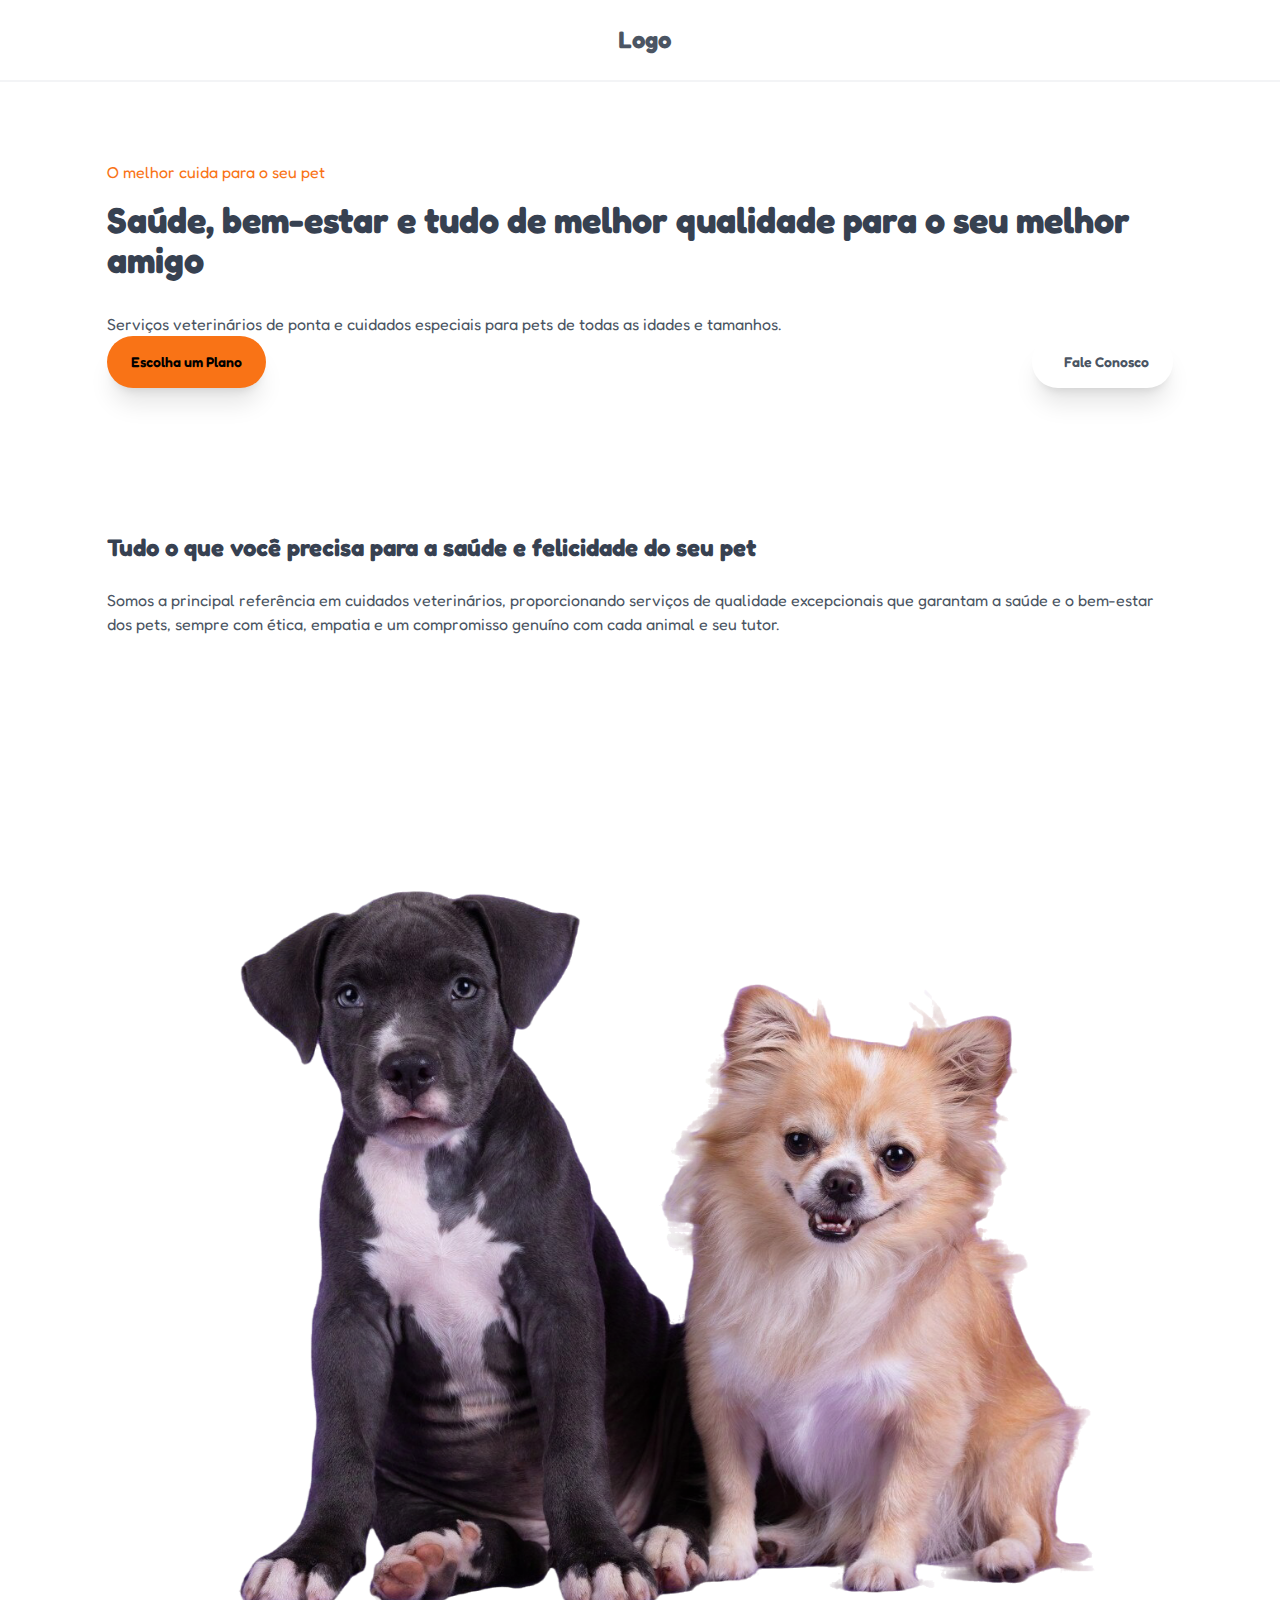
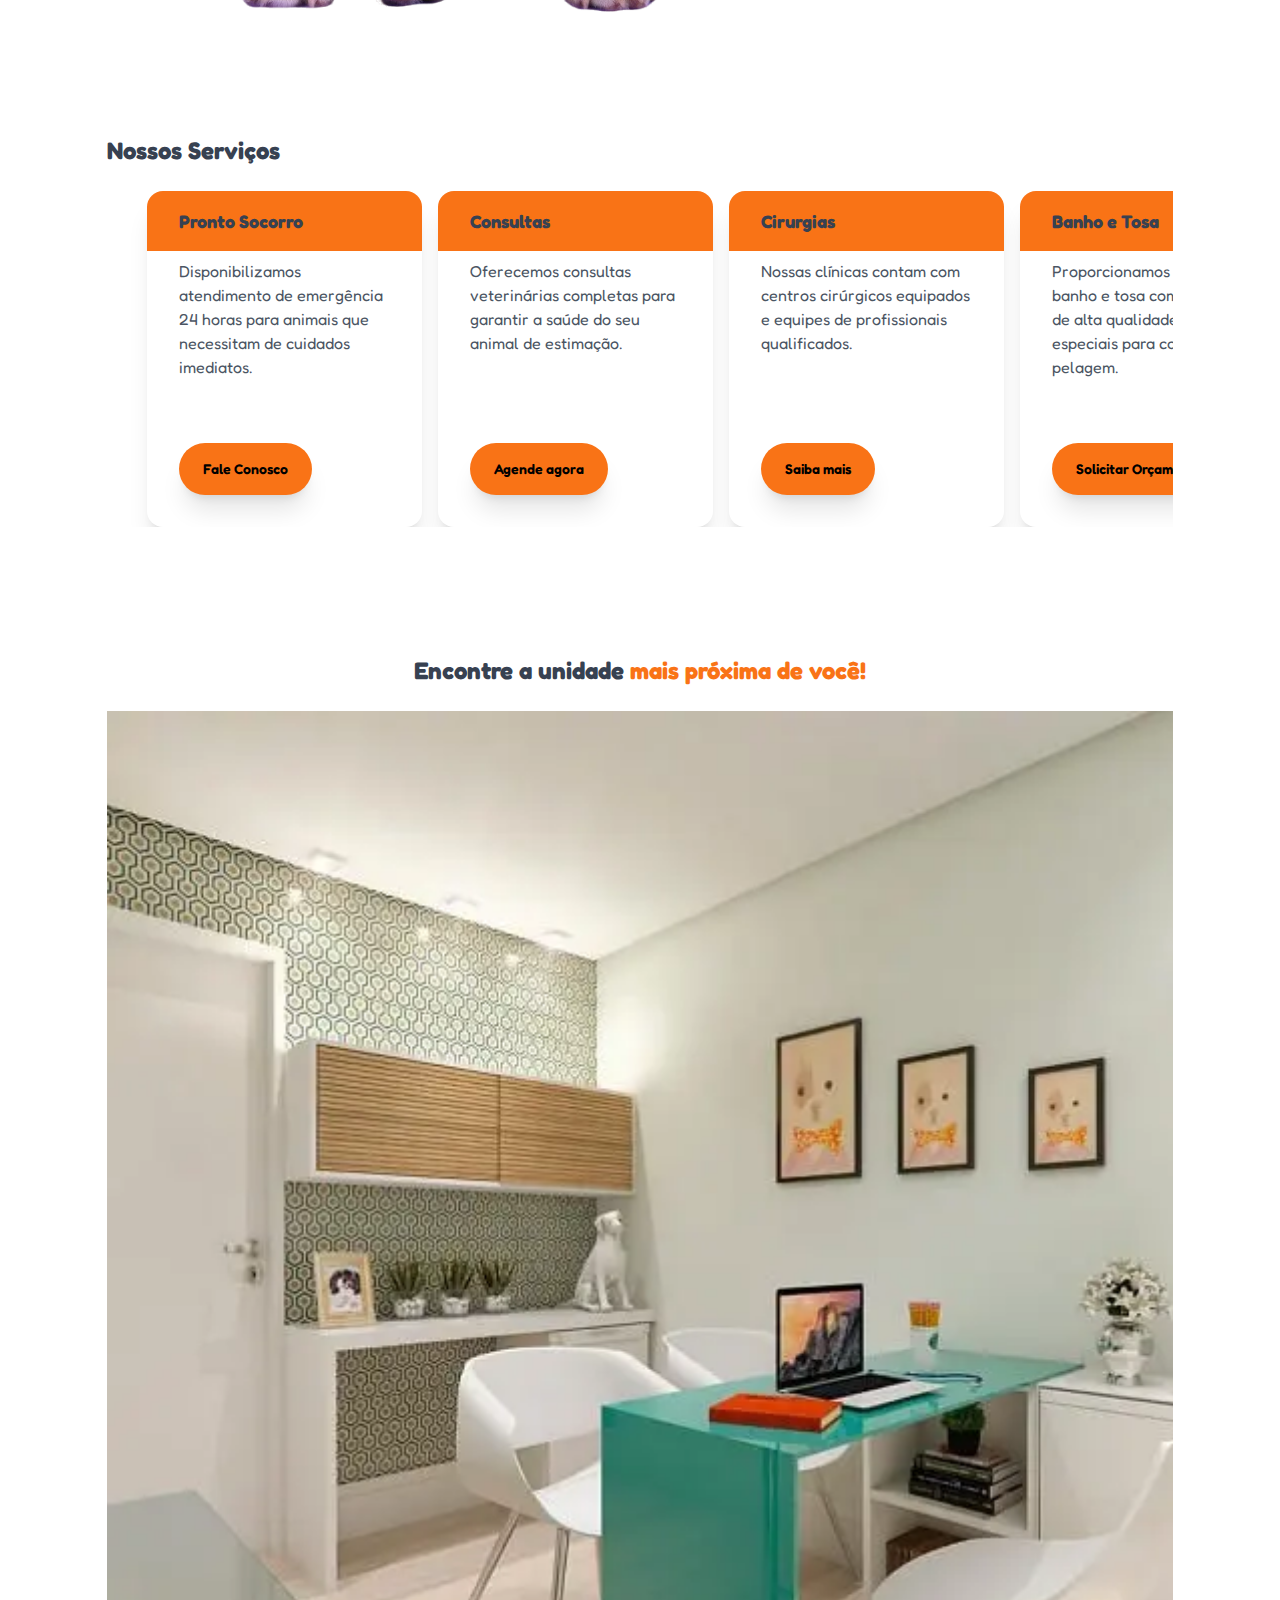
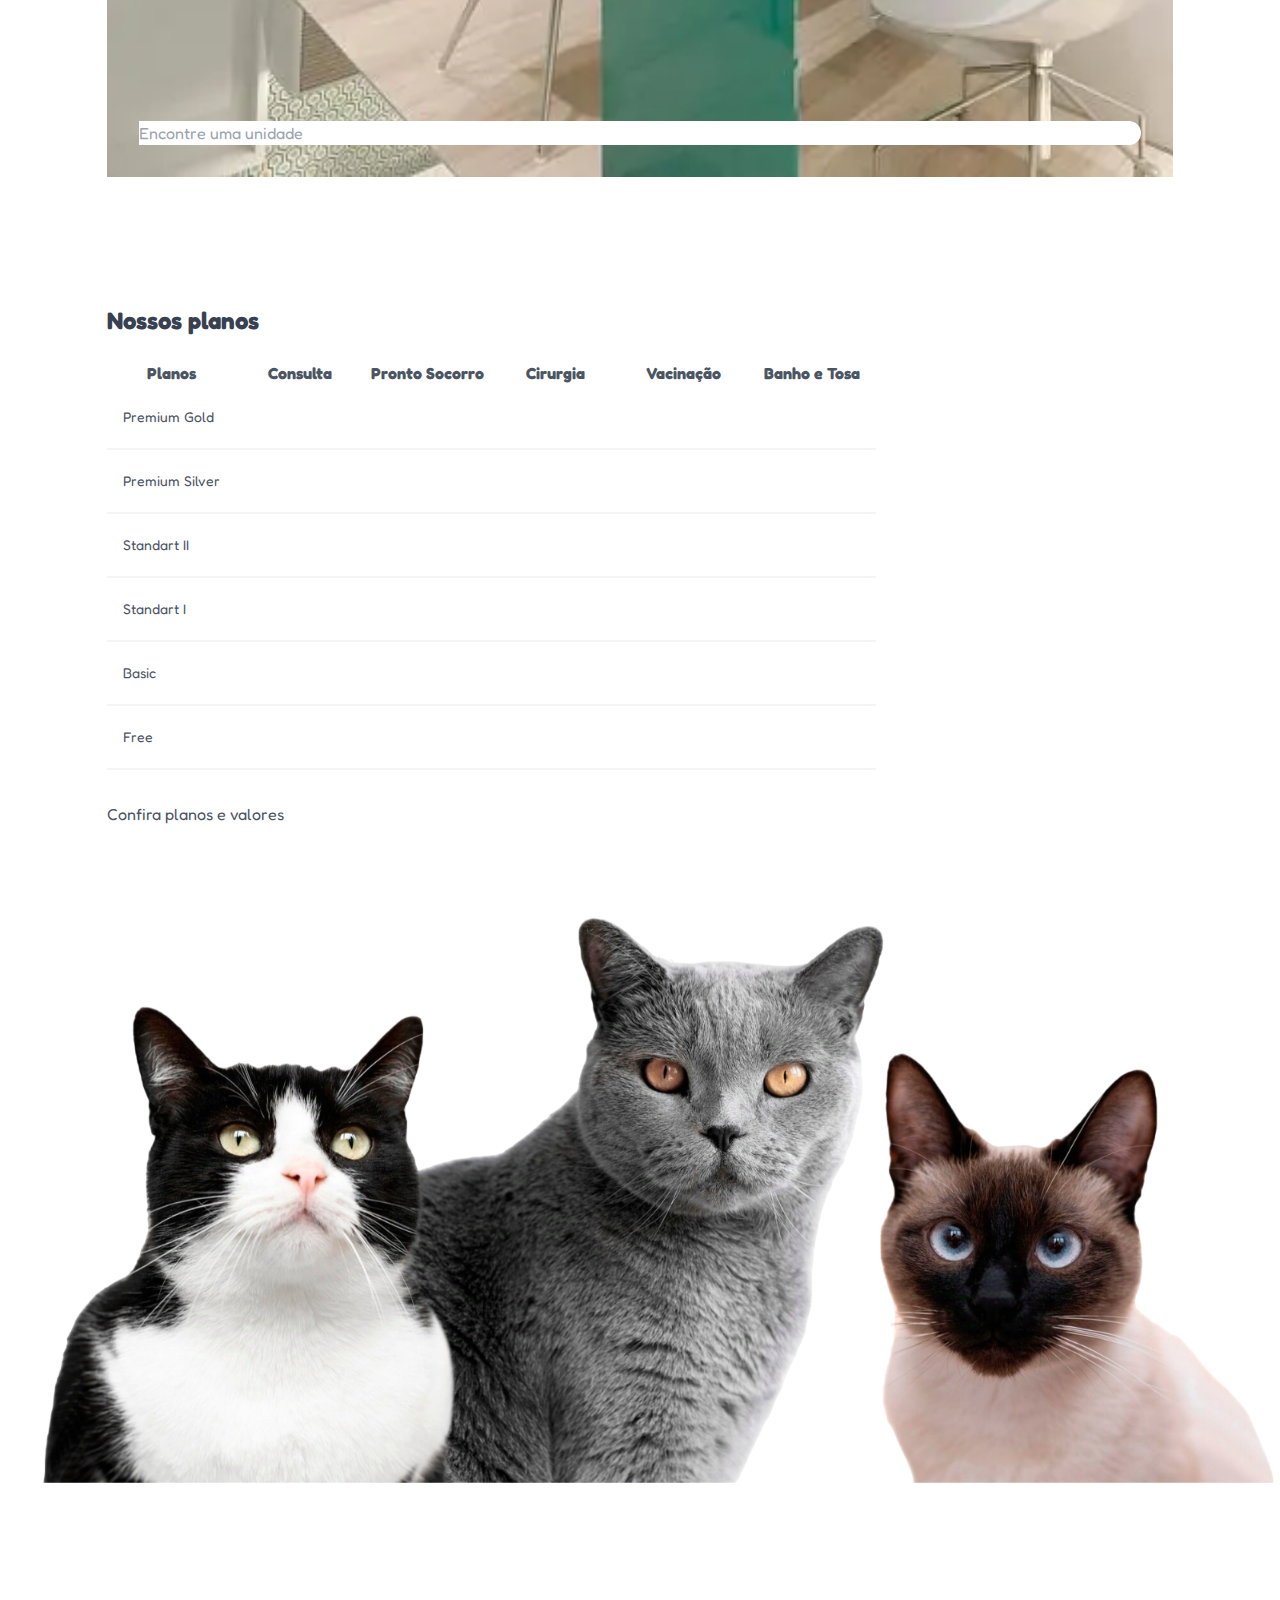
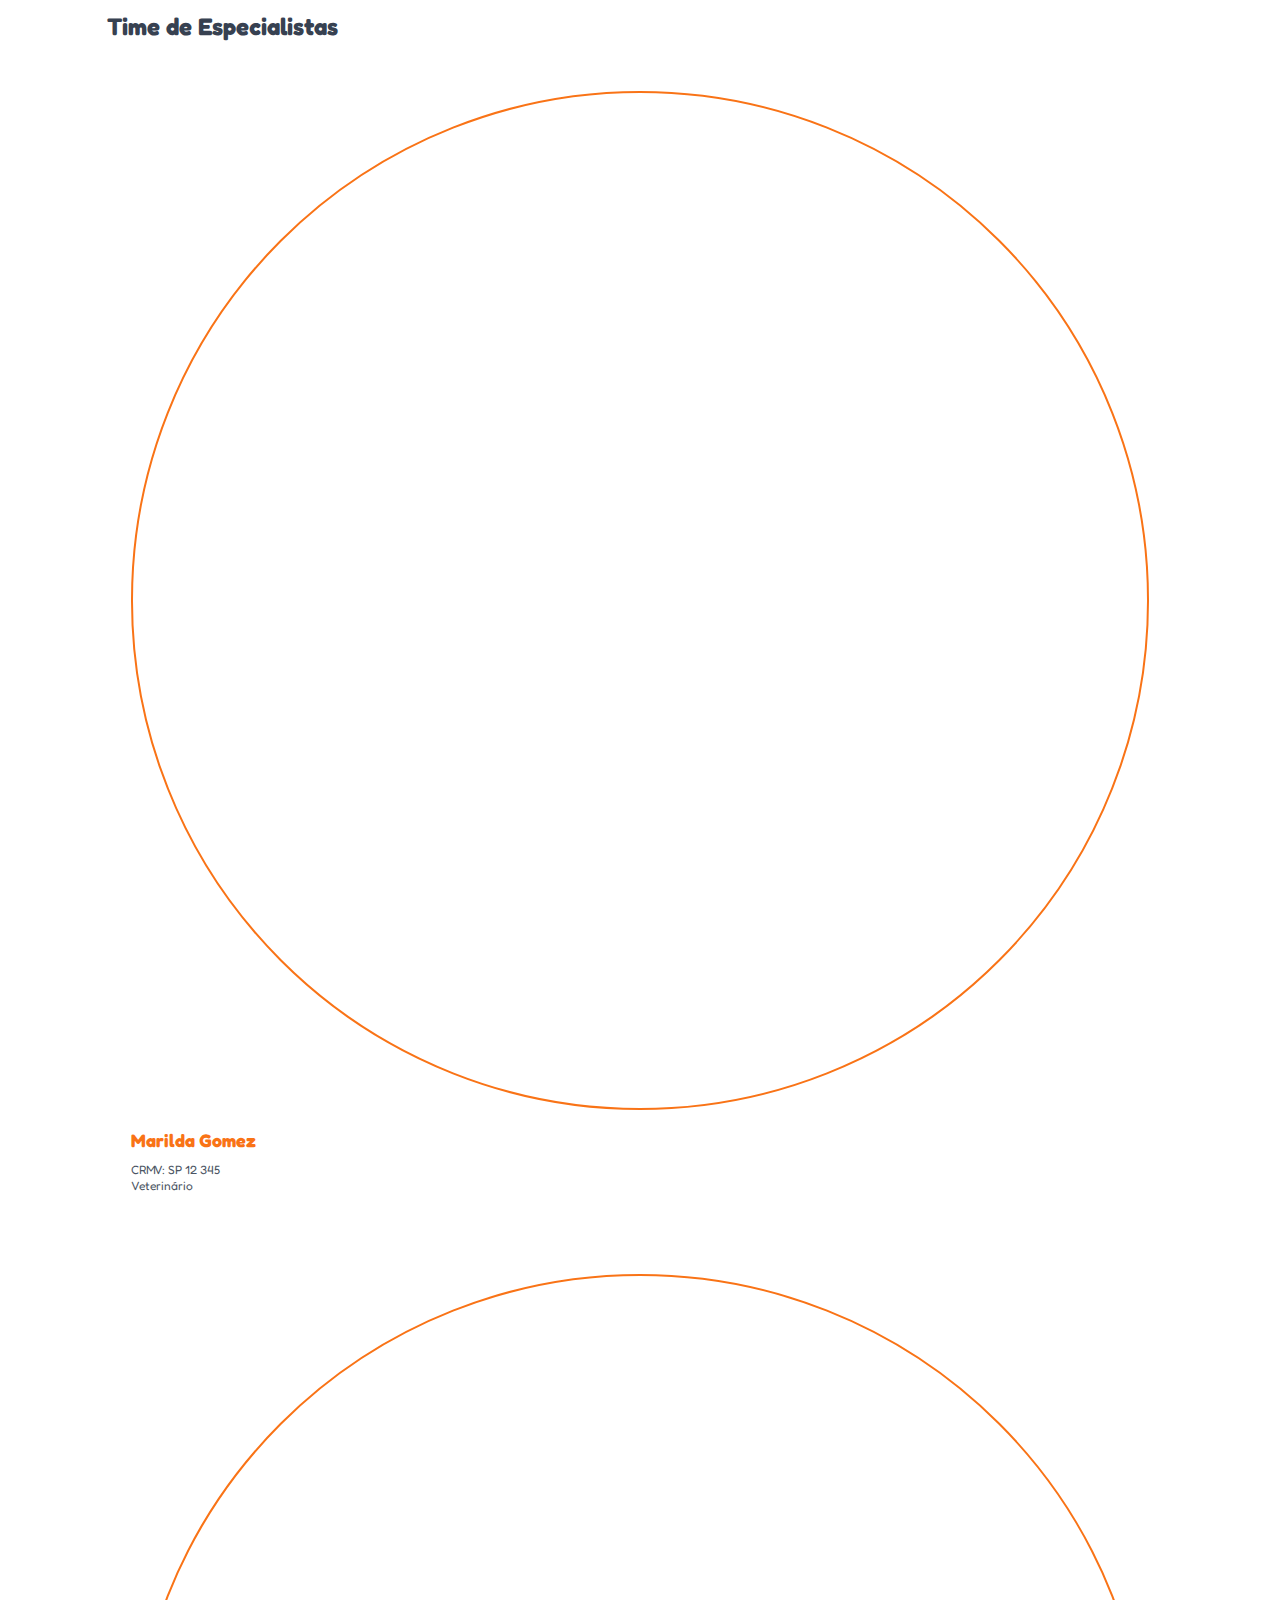
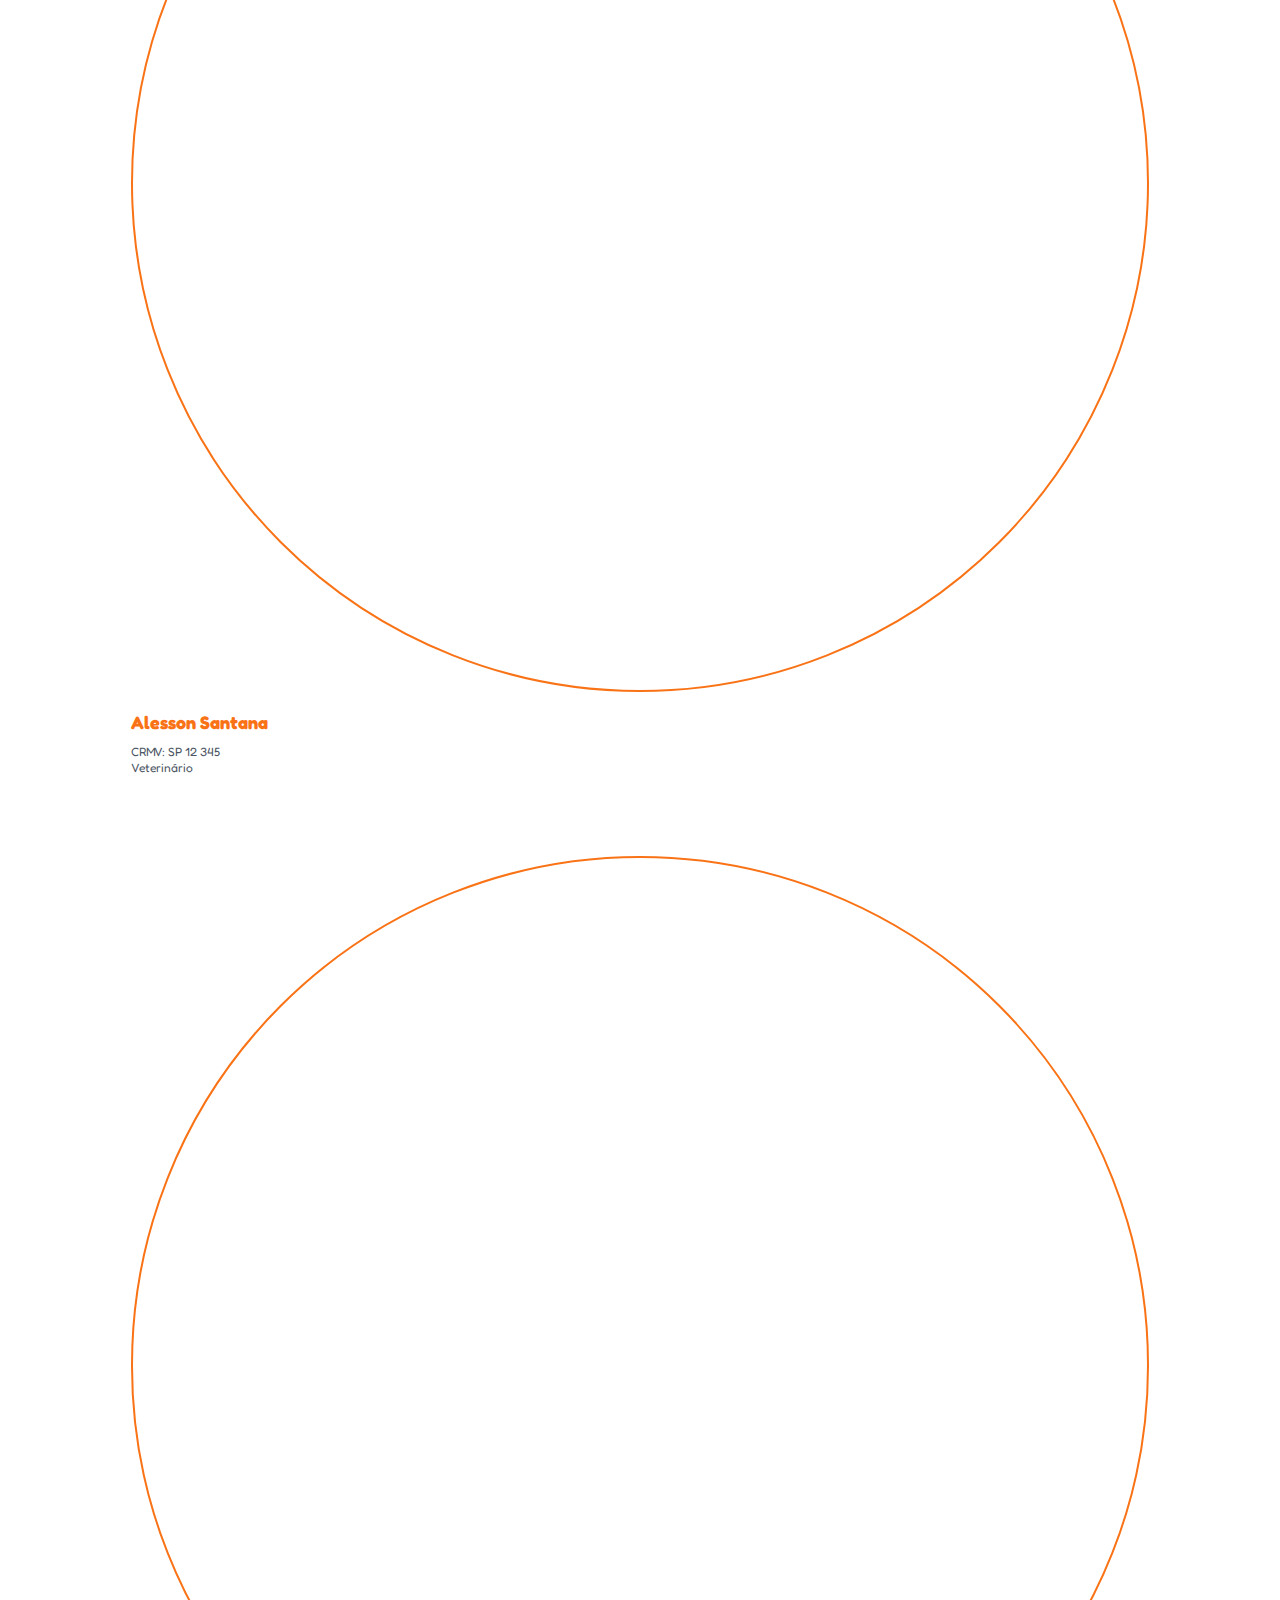
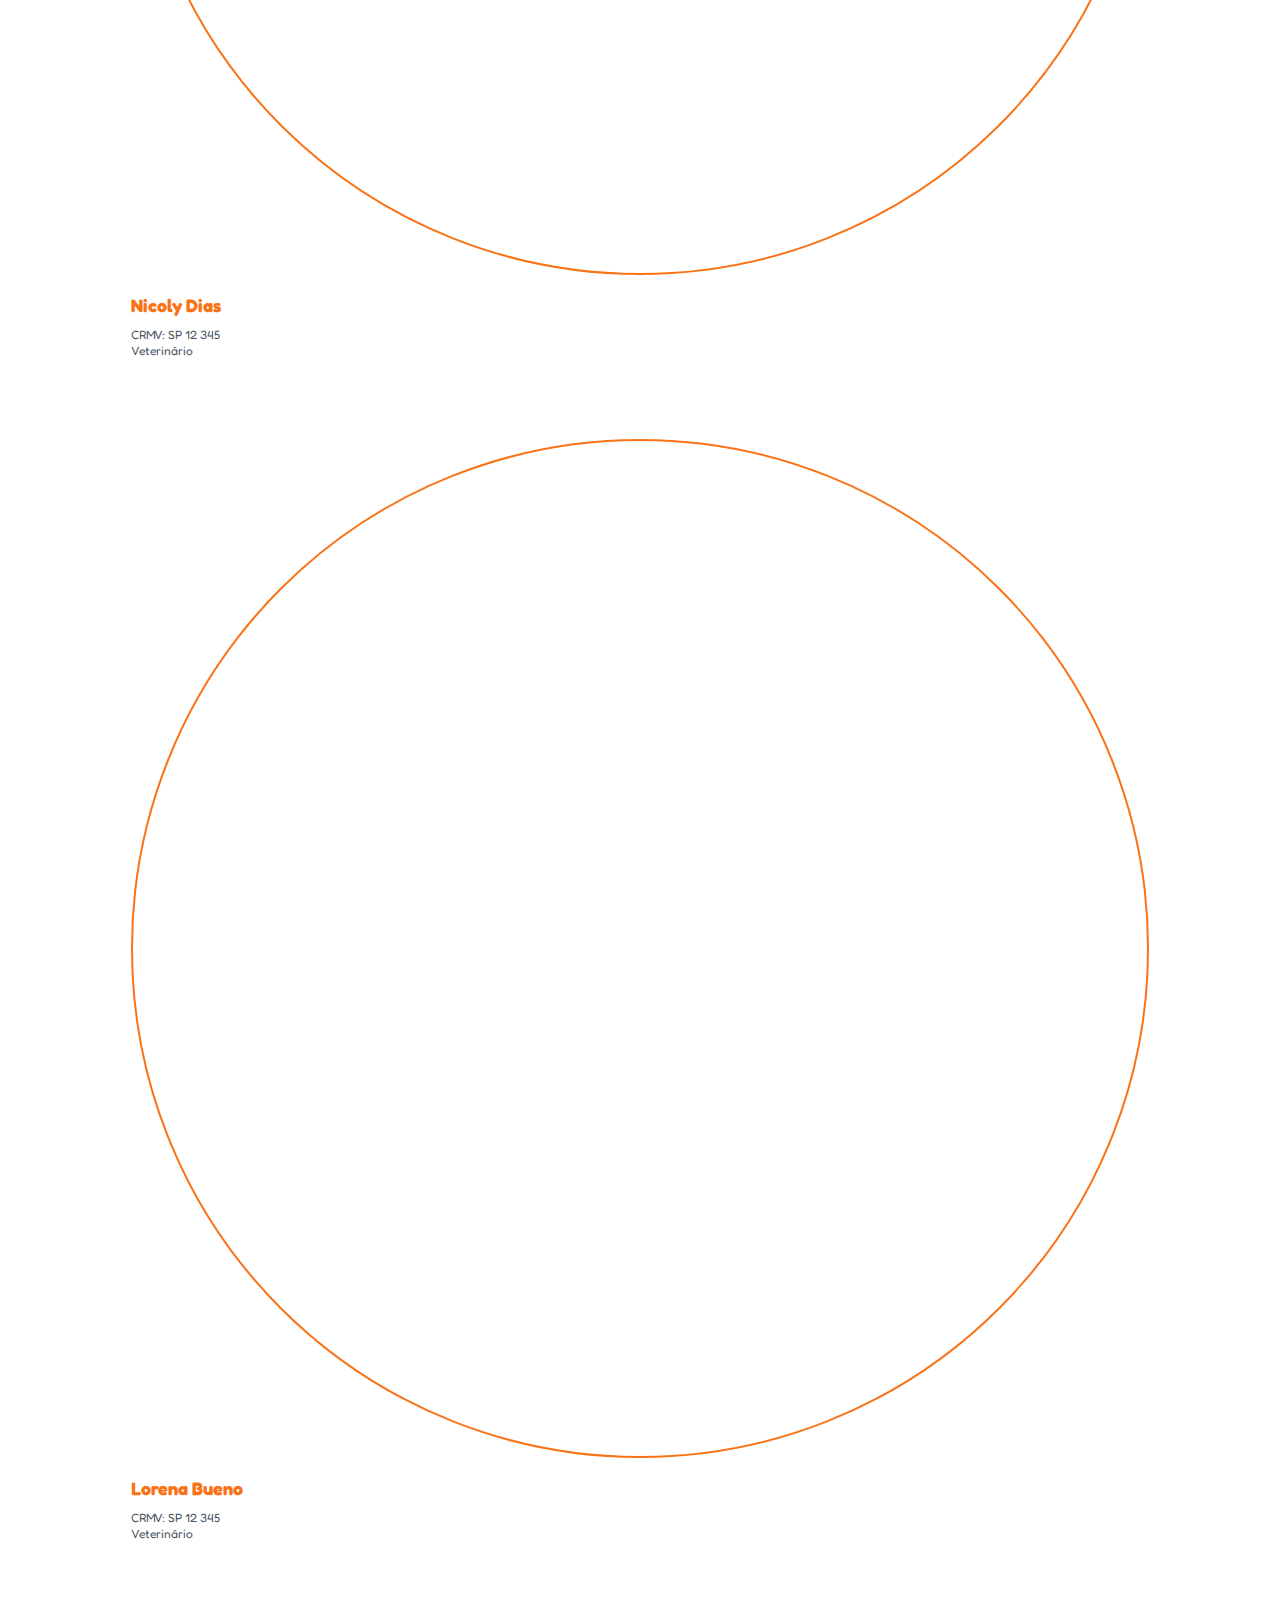
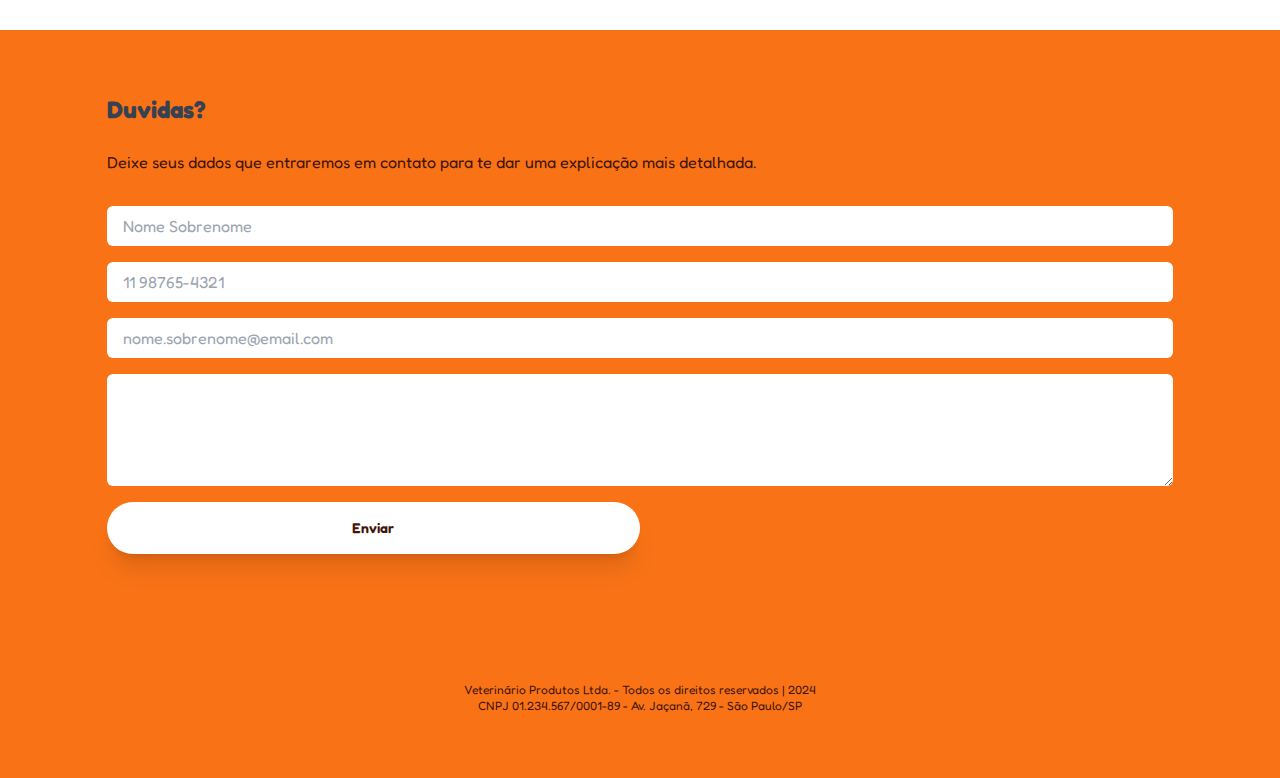
==== index.html @ 2645cc89 "Commit Inicial" ====
<!DOCTYPE html>
<html>
	<head>
		<meta http-equiv="content-type" content="text/html; charset=utf-8" />
		<meta name="viewport" content="width=device-width, initial-scale=1.0">
		<link href="/src/assets/css/output.css" rel="stylesheet">
		<title>Veterinário</title>
	</head>
	<body class="">
		<header id="menuSite" class="w-full m-0 p-0 overflow-hidden h-fit">
			<!-- menu é carrefado aqui -->
		</header>
		<main class="w-full m-0 p-0 overflow-hidden pt-20">
			<section id="banner" class="sessao">
				<div class="conteudo">
					<div class="my-4">
						<h5 class="mb-4 text-orange-500">O melhor cuida para o seu pet</h5>
						<h1 class="text-gray-800">Saúde, bem-estar e tudo de melhor qualidade para o seu melhor amigo</h1>
						<p>Serviços veterinários de ponta e cuidados especiais para pets de todas as idades e tamanhos.</p>
						<div class="flex justify-between w-full my-8">
							<button class="btn primario w-[49%]" type="submit"><a href="/src/pages/planos/">Escolha um Plano</a></button>
							<button class="btn whatsapp w-[49%]" type="submit"><iconify-icon icon="ic:outline-whatsapp" class="text-lg mr-2"></iconify-icon>Fale Conosco</button>
						</div>
					</div>
				</div>
			</section>
			<section id="sobre" class="sessao bg-azul-100">
				<div class="conteudo mb-16">
					<div class="">
						<h2 class="w-5/6">Tudo o que você precisa para a saúde e felicidade do seu pet</h2>
						<p>Somos a principal referência em cuidados veterinários, proporcionando serviços de qualidade excepcionais que garantam a saúde e o bem-estar dos pets, sempre com ética, empatia e um compromisso genuíno com cada animal e seu tutor.</p>
					</div>
					<div class="w-full mt-8">
						<picture class="flex w-full m-auto aspect-square rounded-full">
							<img id="caes-transp" class="w-full" src="./src/assets/img/caes-fundo-transparente.png" alt="" />
						</picture>
					</div>
				</div>
				<div class="conteudo">
					<h2 class="">Nossos Serviços</h2>
					<div id="servicos-slider" class="px-8 pb-12 pt-0 flex w-[130%] -ml-[15%] overflow-x-scroll">
						<div class="box-servico">
							<span class="coluna mb-8">
								<h3 class="py-4 px-8 bg-orange-500">Pronto Socorro</h3>
								<p class="py-0 px-8">Disponibilizamos atendimento de emergência 24 horas para animais que necessitam de cuidados imediatos.</p>
							</span>
							<span class="p-8">
								<button class="btn primario" type="submit">Fale Conosco</button>
							</span>
						</div>
						<div class="box-servico">
							<span class="coluna mb-8">
								<h3 class="py-4 px-8 bg-orange-500">Consultas</h3>
								<p class="py-0 px-8">Oferecemos consultas veterinárias completas para garantir a saúde do seu animal de estimação.</p>
							</span>
							<span class="p-8">
								<button class="btn primario" type="submit">Agende agora</button>
							</span>
						</div>
						<div class="box-servico">
							<span class="coluna mb-8">
								<h3 class="py-4 px-8 bg-orange-500">Cirurgias</h3>
								<p class="py-0 px-8">Nossas clínicas contam com centros cirúrgicos equipados e equipes de profissionais qualificados.</p>
							</span>
							<span class="p-8">
								<button class="btn primario" type="submit">Saiba mais</button>
							</span>
						</div>
						<div class="box-servico">
							<span class="coluna mb-8">
								<h3 class="py-4 px-8 bg-orange-500">Banho e Tosa</h3>
								<p class="py-0 px-8">Proporcionamos serviços de banho e tosa com produtos de alta qualidade e cuidados especiais para cada tipo de pelagem.</p>
							</span>
							<span class="p-8">
								<button class="btn primario" type="submit">Solicitar Orçamento</button>
							</span>
						</div>
						<div class="box-servico">
							<span class="coluna mb-8">
								<h3 class="py-4 px-8 bg-orange-500">Muito mais</h3>
								<p class="py-0 px-8">Confira todos os nossos serviços e planos</p>
							</span>
							<span class="p-8">
								<button class="btn primario" type="submit"><a href="/src/pages/servicos/">Ver todos</a></button>
							</span>
						</div>
					</div>
				</div>
			</section>
			<section id="encontre-unidade" class="sessao">
				<div class="conteudo text-center">
					<h2 class="">Encontre a unidade <strong class="text-orange-500">mais próxima de você!</strong></h2>
				</div>
				<div class="conteudo shadow-2xl p-8 rounded-2xl aspect-square bg-cover" style="background-image: url('/src/assets/img/consultorio-2.jpg')">
					<div class="flex items-end h-full">
						<span class="items-center w-full justify-between bg-white p-2 rounded-xl">
							<input class="p-2 outline-0" type="search" name="unidades" id="unidades" value="" placeholder="Encontre uma unidade" />
							<label for="unidades" class="p-2">
								<iconify-icon icon="lucide:search" class="flex"></iconify-icon>
							</label>
						</span>
					</div>
				</div>
			</section>
			<section class="sessao bg-gray-100">
				<div class="conteudo">
					<h2 class="">Nossos planos</h2>
				</div>
				<div class="conteudo">
					<div class="bg-white w-full flex overflow-hidden rounded-2xl">
						<div class="w-2/5 border-r-2 border-gray-100">
							<table class="w-full" border="0">
								<thead class="">
									<tr>
										<th class="tab-titulo">Planos</th>
									</tr>
								</thead>
								<tbody class="">
									<tr><td class="tab-conteudo">Premium Gold</td></tr>
									<tr><td class="tab-conteudo">Premium Silver</td></tr>
									<tr><td class="tab-conteudo">Standart II</td></tr>
									<tr><td class="tab-conteudo">Standart I</td></tr>
									<tr><td class="tab-conteudo">Basic</td></tr>
									<tr><td class="tab-conteudo">Free</td></tr>
								</tbody>
							</table>
						</div>
						<div class="w-3/5 overflow-x-scroll">
							<table class="w-full" border="0">
								<thead class="">
									<tr>
										<th class="tab-titulo">Consulta</th>
										<th class="tab-titulo">Pronto Socorro</th>
										<th class="tab-titulo">Cirurgia</th>
										<th class="tab-titulo">Vacinação</th>
										<th class="tab-titulo">Banho e Tosa</th>
									</tr>
								</thead>
								<tbody id="corpo-tabela">
									<!-- -->
								</tbody>
							</table>
						</div>
					</div>
					<a class="mt-8" href="/src/pages/planos/">Confira planos e valores</a>
				</div>
				<picture class="flex -mb-16 mt-16">
					<img class="" src="/src/assets/img/gatos-fundo-transparente.png" alt="" />
				</picture>
			</section>
			<section class="sessao">
				<div class="conteudo">
					<div class="">
						<h2 class="">Time de Especialistas</h2>
						<span class="grid grid-cols-3 gap-4 shadow-lg p-6 rounded-2xl mb-8 bg-gray-100">
							<picture class="flex rounded-full bg-gray-500 w-full aspect-square overflow-hidden border-2 border-orange-500">
								<img class="object-cover" src="/src/assets/img/vet-01.jpg" alt="" />
							</picture>
							<div class="col-span-2">
								<h3 class="text-orange-500">Marilda Gomez</h3>
								<p class="text-xs font-semibold">CRMV: SP 12 345</p>
								<p class="text-xs">Veterinário</p>
							</div>
						</span>
						<span class="grid grid-cols-3 gap-4 shadow-lg p-6 rounded-2xl mb-8 bg-gray-100">
							<picture class="flex rounded-full bg-gray-500 w-full aspect-square overflow-hidden border-2 border-orange-500">
								<img class="object-cover" src="/src/assets/img/vet-02.jpg" alt="" />
							</picture>
							<div class="col-span-2">
								<h3 class="text-orange-500">Alesson Santana</h3>
								<p class="text-xs font-semibold">CRMV: SP 12 345</p>
								<p class="text-xs">Veterinário</p>
							</div>
						</span>
						<span class="grid grid-cols-3 gap-4 shadow-lg p-6 rounded-2xl mb-8 bg-gray-100">
							<picture class="flex rounded-full bg-gray-500 w-full aspect-square overflow-hidden border-2 border-orange-500">
								<img class="object-cover" src="/src/assets/img/vet-03.jpg" alt="" />
							</picture>
							<div class="col-span-2">
								<h3 class="text-orange-500">Nicoly Dias</h3>
								<p class="text-xs font-semibold">CRMV: SP 12 345</p>
								<p class="text-xs">Veterinário</p>
							</div>
						</span>
						<span class="grid grid-cols-3 gap-4 shadow-lg p-6 rounded-2xl bg-gray-100">
							<picture class="flex rounded-full bg-gray-500 w-full aspect-square overflow-hidden border-2 border-orange-500">
								<img class="object-cover" src="/src/assets/img/vet-04.jpg" alt="" />
							</picture>
							<div class="col-span-2">
								<h3 class="text-orange-500">Lorena Bueno</h3>
								<p class="text-xs font-semibold">CRMV: SP 12 345</p>
								<p class="text-xs">Veterinário</p>
							</div>
						</span>
					</div>
				</div>
			</section>
			<section class="sessao bg-orange-500">
				<div class="conteudo">
					<div class="text-orange-950">
						<h2 class="">Duvidas?</h2>
						<p class="mb-8">Deixe seus dados que entraremos em contato para te dar uma explicação mais detalhada.</p>
						<form class="grid gap-4" action="" method="get" accept-charset="utf-8">
							<input class="rounded-md py-2 px-4" type="text" name="" id="" value="" placeholder="Nome Sobrenome" />
							<input class="rounded-md py-2 px-4" type="text" name="" id="" value="" placeholder="11 98765-4321" />
							<input class="rounded-md py-2 px-4" type="text" name="" id="" value="" placeholder="nome.sobrenome@email.com" />
							<textarea class="rounded-md py-2 px-4" rows="4" cols="50"></textarea>
							<input class="btn w-3/6 branco" type="submit" name="" id="" value="Enviar" />
						</form>
					</div>
				</div>
			</section>
		</main>
		<footer id="rodapeSite" class="bg-orange-500 text-orange-950">
			<!-- o rodapé do sote é renderizado aqui -->
		</footer>
		<script src="https://code.iconify.design/iconify-icon/2.1.0/iconify-icon.min.js"></script>
		<script src="./src/js/main.js" type="text/javascript" charset="utf-8"></script>
	</body>
</html>
---- src/assets/css/output.css ----
@import url('https://fonts.googleapis.com/css2?family=Fredoka:wght@300..700&display=swap');

@import url('https://fonts.googleapis.com/css2?family=Montserrat:ital,wght@0,100..900;1,100..900&display=swap');

*, ::before, ::after{
  --tw-border-spacing-x: 0;
  --tw-border-spacing-y: 0;
  --tw-translate-x: 0;
  --tw-translate-y: 0;
  --tw-rotate: 0;
  --tw-skew-x: 0;
  --tw-skew-y: 0;
  --tw-scale-x: 1;
  --tw-scale-y: 1;
  --tw-pan-x:  ;
  --tw-pan-y:  ;
  --tw-pinch-zoom:  ;
  --tw-scroll-snap-strictness: proximity;
  --tw-gradient-from-position:  ;
  --tw-gradient-via-position:  ;
  --tw-gradient-to-position:  ;
  --tw-ordinal:  ;
  --tw-slashed-zero:  ;
  --tw-numeric-figure:  ;
  --tw-numeric-spacing:  ;
  --tw-numeric-fraction:  ;
  --tw-ring-inset:  ;
  --tw-ring-offset-width: 0px;
  --tw-ring-offset-color: #fff;
  --tw-ring-color: rgb(59 130 246 / 0.5);
  --tw-ring-offset-shadow: 0 0 #0000;
  --tw-ring-shadow: 0 0 #0000;
  --tw-shadow: 0 0 #0000;
  --tw-shadow-colored: 0 0 #0000;
  --tw-blur:  ;
  --tw-brightness:  ;
  --tw-contrast:  ;
  --tw-grayscale:  ;
  --tw-hue-rotate:  ;
  --tw-invert:  ;
  --tw-saturate:  ;
  --tw-sepia:  ;
  --tw-drop-shadow:  ;
  --tw-backdrop-blur:  ;
  --tw-backdrop-brightness:  ;
  --tw-backdrop-contrast:  ;
  --tw-backdrop-grayscale:  ;
  --tw-backdrop-hue-rotate:  ;
  --tw-backdrop-invert:  ;
  --tw-backdrop-opacity:  ;
  --tw-backdrop-saturate:  ;
  --tw-backdrop-sepia:  ;
  --tw-contain-size:  ;
  --tw-contain-layout:  ;
  --tw-contain-paint:  ;
  --tw-contain-style:  ;
}

::backdrop{
  --tw-border-spacing-x: 0;
  --tw-border-spacing-y: 0;
  --tw-translate-x: 0;
  --tw-translate-y: 0;
  --tw-rotate: 0;
  --tw-skew-x: 0;
  --tw-skew-y: 0;
  --tw-scale-x: 1;
  --tw-scale-y: 1;
  --tw-pan-x:  ;
  --tw-pan-y:  ;
  --tw-pinch-zoom:  ;
  --tw-scroll-snap-strictness: proximity;
  --tw-gradient-from-position:  ;
  --tw-gradient-via-position:  ;
  --tw-gradient-to-position:  ;
  --tw-ordinal:  ;
  --tw-slashed-zero:  ;
  --tw-numeric-figure:  ;
  --tw-numeric-spacing:  ;
  --tw-numeric-fraction:  ;
  --tw-ring-inset:  ;
  --tw-ring-offset-width: 0px;
  --tw-ring-offset-color: #fff;
  --tw-ring-color: rgb(59 130 246 / 0.5);
  --tw-ring-offset-shadow: 0 0 #0000;
  --tw-ring-shadow: 0 0 #0000;
  --tw-shadow: 0 0 #0000;
  --tw-shadow-colored: 0 0 #0000;
  --tw-blur:  ;
  --tw-brightness:  ;
  --tw-contrast:  ;
  --tw-grayscale:  ;
  --tw-hue-rotate:  ;
  --tw-invert:  ;
  --tw-saturate:  ;
  --tw-sepia:  ;
  --tw-drop-shadow:  ;
  --tw-backdrop-blur:  ;
  --tw-backdrop-brightness:  ;
  --tw-backdrop-contrast:  ;
  --tw-backdrop-grayscale:  ;
  --tw-backdrop-hue-rotate:  ;
  --tw-backdrop-invert:  ;
  --tw-backdrop-opacity:  ;
  --tw-backdrop-saturate:  ;
  --tw-backdrop-sepia:  ;
  --tw-contain-size:  ;
  --tw-contain-layout:  ;
  --tw-contain-paint:  ;
  --tw-contain-style:  ;
}

/*
! tailwindcss v3.4.13 | MIT License | https://tailwindcss.com
*/

/*
1. Prevent padding and border from affecting element width. (https://github.com/mozdevs/cssremedy/issues/4)
2. Allow adding a border to an element by just adding a border-width. (https://github.com/tailwindcss/tailwindcss/pull/116)
*/

*,
::before,
::after {
  box-sizing: border-box;
  /* 1 */
  border-width: 0;
  /* 2 */
  border-style: solid;
  /* 2 */
  border-color: #e5e7eb;
  /* 2 */
}

::before,
::after {
  --tw-content: '';
}

/*
1. Use a consistent sensible line-height in all browsers.
2. Prevent adjustments of font size after orientation changes in iOS.
3. Use a more readable tab size.
4. Use the user's configured `sans` font-family by default.
5. Use the user's configured `sans` font-feature-settings by default.
6. Use the user's configured `sans` font-variation-settings by default.
7. Disable tap highlights on iOS
*/

html,
:host {
  line-height: 1.5;
  /* 1 */
  -webkit-text-size-adjust: 100%;
  /* 2 */
  -moz-tab-size: 4;
  /* 3 */
  -o-tab-size: 4;
     tab-size: 4;
  /* 3 */
  font-family: ui-sans-serif, system-ui, sans-serif, "Apple Color Emoji", "Segoe UI Emoji", "Segoe UI Symbol", "Noto Color Emoji";
  /* 4 */
  font-feature-settings: normal;
  /* 5 */
  font-variation-settings: normal;
  /* 6 */
  -webkit-tap-highlight-color: transparent;
  /* 7 */
}

/*
1. Remove the margin in all browsers.
2. Inherit line-height from `html` so users can set them as a class directly on the `html` element.
*/

body {
  margin: 0;
  /* 1 */
  line-height: inherit;
  /* 2 */
}

/*
1. Add the correct height in Firefox.
2. Correct the inheritance of border color in Firefox. (https://bugzilla.mozilla.org/show_bug.cgi?id=190655)
3. Ensure horizontal rules are visible by default.
*/

hr {
  height: 0;
  /* 1 */
  color: inherit;
  /* 2 */
  border-top-width: 1px;
  /* 3 */
}

/*
Add the correct text decoration in Chrome, Edge, and Safari.
*/

abbr:where([title]) {
  -webkit-text-decoration: underline dotted;
          text-decoration: underline dotted;
}

/*
Remove the default font size and weight for headings.
*/

h1,
h2,
h3,
h4,
h5,
h6 {
  font-size: inherit;
  font-weight: inherit;
}

/*
Reset links to optimize for opt-in styling instead of opt-out.
*/

a {
  color: inherit;
  text-decoration: inherit;
}

/*
Add the correct font weight in Edge and Safari.
*/

b,
strong {
  font-weight: bolder;
}

/*
1. Use the user's configured `mono` font-family by default.
2. Use the user's configured `mono` font-feature-settings by default.
3. Use the user's configured `mono` font-variation-settings by default.
4. Correct the odd `em` font sizing in all browsers.
*/

code,
kbd,
samp,
pre {
  font-family: ui-monospace, SFMono-Regular, Menlo, Monaco, Consolas, "Liberation Mono", "Courier New", monospace;
  /* 1 */
  font-feature-settings: normal;
  /* 2 */
  font-variation-settings: normal;
  /* 3 */
  font-size: 1em;
  /* 4 */
}

/*
Add the correct font size in all browsers.
*/

small {
  font-size: 80%;
}

/*
Prevent `sub` and `sup` elements from affecting the line height in all browsers.
*/

sub,
sup {
  font-size: 75%;
  line-height: 0;
  position: relative;
  vertical-align: baseline;
}

sub {
  bottom: -0.25em;
}

sup {
  top: -0.5em;
}

/*
1. Remove text indentation from table contents in Chrome and Safari. (https://bugs.chromium.org/p/chromium/issues/detail?id=999088, https://bugs.webkit.org/show_bug.cgi?id=201297)
2. Correct table border color inheritance in all Chrome and Safari. (https://bugs.chromium.org/p/chromium/issues/detail?id=935729, https://bugs.webkit.org/show_bug.cgi?id=195016)
3. Remove gaps between table borders by default.
*/

table {
  text-indent: 0;
  /* 1 */
  border-color: inherit;
  /* 2 */
  border-collapse: collapse;
  /* 3 */
}

/*
1. Change the font styles in all browsers.
2. Remove the margin in Firefox and Safari.
3. Remove default padding in all browsers.
*/

button,
input,
optgroup,
select,
textarea {
  font-family: inherit;
  /* 1 */
  font-feature-settings: inherit;
  /* 1 */
  font-variation-settings: inherit;
  /* 1 */
  font-size: 100%;
  /* 1 */
  font-weight: inherit;
  /* 1 */
  line-height: inherit;
  /* 1 */
  letter-spacing: inherit;
  /* 1 */
  color: inherit;
  /* 1 */
  margin: 0;
  /* 2 */
  padding: 0;
  /* 3 */
}

/*
Remove the inheritance of text transform in Edge and Firefox.
*/

button,
select {
  text-transform: none;
}

/*
1. Correct the inability to style clickable types in iOS and Safari.
2. Remove default button styles.
*/

button,
input:where([type='button']),
input:where([type='reset']),
input:where([type='submit']) {
  -webkit-appearance: button;
  /* 1 */
  background-color: transparent;
  /* 2 */
  background-image: none;
  /* 2 */
}

/*
Use the modern Firefox focus style for all focusable elements.
*/

:-moz-focusring {
  outline: auto;
}

/*
Remove the additional `:invalid` styles in Firefox. (https://github.com/mozilla/gecko-dev/blob/2f9eacd9d3d995c937b4251a5557d95d494c9be1/layout/style/res/forms.css#L728-L737)
*/

:-moz-ui-invalid {
  box-shadow: none;
}

/*
Add the correct vertical alignment in Chrome and Firefox.
*/

progress {
  vertical-align: baseline;
}

/*
Correct the cursor style of increment and decrement buttons in Safari.
*/

::-webkit-inner-spin-button,
::-webkit-outer-spin-button {
  height: auto;
}

/*
1. Correct the odd appearance in Chrome and Safari.
2. Correct the outline style in Safari.
*/

[type='search'] {
  -webkit-appearance: textfield;
  /* 1 */
  outline-offset: -2px;
  /* 2 */
}

/*
Remove the inner padding in Chrome and Safari on macOS.
*/

::-webkit-search-decoration {
  -webkit-appearance: none;
}

/*
1. Correct the inability to style clickable types in iOS and Safari.
2. Change font properties to `inherit` in Safari.
*/

::-webkit-file-upload-button {
  -webkit-appearance: button;
  /* 1 */
  font: inherit;
  /* 2 */
}

/*
Add the correct display in Chrome and Safari.
*/

summary {
  display: list-item;
}

/*
Removes the default spacing and border for appropriate elements.
*/

blockquote,
dl,
dd,
h1,
h2,
h3,
h4,
h5,
h6,
hr,
figure,
p,
pre {
  margin: 0;
}

fieldset {
  margin: 0;
  padding: 0;
}

legend {
  padding: 0;
}

ol,
ul,
menu {
  list-style: none;
  margin: 0;
  padding: 0;
}

/*
Reset default styling for dialogs.
*/

dialog {
  padding: 0;
}

/*
Prevent resizing textareas horizontally by default.
*/

textarea {
  resize: vertical;
}

/*
1. Reset the default placeholder opacity in Firefox. (https://github.com/tailwindlabs/tailwindcss/issues/3300)
2. Set the default placeholder color to the user's configured gray 400 color.
*/

input::-moz-placeholder, textarea::-moz-placeholder {
  opacity: 1;
  /* 1 */
  color: #9ca3af;
  /* 2 */
}

input::placeholder,
textarea::placeholder {
  opacity: 1;
  /* 1 */
  color: #9ca3af;
  /* 2 */
}

/*
Set the default cursor for buttons.
*/

button,
[role="button"] {
  cursor: pointer;
}

/*
Make sure disabled buttons don't get the pointer cursor.
*/

:disabled {
  cursor: default;
}

/*
1. Make replaced elements `display: block` by default. (https://github.com/mozdevs/cssremedy/issues/14)
2. Add `vertical-align: middle` to align replaced elements more sensibly by default. (https://github.com/jensimmons/cssremedy/issues/14#issuecomment-634934210)
   This can trigger a poorly considered lint error in some tools but is included by design.
*/

img,
svg,
video,
canvas,
audio,
iframe,
embed,
object {
  display: block;
  /* 1 */
  vertical-align: middle;
  /* 2 */
}

/*
Constrain images and videos to the parent width and preserve their intrinsic aspect ratio. (https://github.com/mozdevs/cssremedy/issues/14)
*/

img,
video {
  max-width: 100%;
  height: auto;
}

/* Make elements with the HTML hidden attribute stay hidden by default */

[hidden] {
  display: none;
}

*{
  margin: 0px;
  box-sizing: border-box;
  scroll-behavior: smooth;
  padding: 0px;
}

body{
  font-family: Fredoka, sans-serif;
  font-size: 1rem;
  line-height: 1.5rem;
  --tw-text-opacity: 1;
  color: rgb(75 85 99 / var(--tw-text-opacity));
}

main{
  margin: 0px;
  min-height: 100dvh;
  width: 100%;
  overflow: hidden;
  padding: 0px;
  padding-top: 5rem;
}

h1, h2, h3{
  font-weight: 800;
  --tw-text-opacity: 1;
  color: rgb(55 65 81 / var(--tw-text-opacity));
}

h1{
  margin-bottom: 2rem;
  font-size: 2.25rem;
  line-height: 2.5rem;
}

h2{
  margin-bottom: 1.5rem;
  font-size: 1.5rem;
  line-height: 2rem;
}

h3{
  margin-bottom: 0.5rem;
  font-size: 1.125rem;
  line-height: 1.75rem;
}

h6{
  font-size: 0.75rem;
  line-height: 1rem;
}

span{
  display: flex;
}

li{
  display: flex;
  align-items: center;
}

a{
  display: flex;
}

.container{
  width: 100%;
}

@media (min-width: 640px){
  .container{
    max-width: 640px;
  }
}

@media (min-width: 768px){
  .container{
    max-width: 768px;
  }
}

@media (min-width: 1024px){
  .container{
    max-width: 1024px;
  }
}

@media (min-width: 1280px){
  .container{
    max-width: 1280px;
  }
}

@media (min-width: 1536px){
  .container{
    max-width: 1536px;
  }
}

.sessao{
  display: flex;
  width: 100%;
  flex-direction: column;
  padding-top: 4rem;
  padding-bottom: 4rem;
}

.conteudo{
  margin-left: auto;
  margin-right: auto;
  display: grid;
  width: 83.333333%;
}

.coluna{
  display: flex;
  flex-direction: column;
}

.oculto{
  pointer-events: none;
  opacity: 0;
}

.btn{
  display: flex;
  align-items: center;
  justify-content: center;
  border-radius: 9999px;
  padding-top: 1rem;
  padding-bottom: 1rem;
  padding-left: 1.5rem;
  padding-right: 1.5rem;
  text-align: center;
  font-size: 0.875rem;
  line-height: 1.25rem;
  font-weight: 600;
  --tw-shadow: 0 20px 25px -5px rgb(0 0 0 / 0.1), 0 8px 10px -6px rgb(0 0 0 / 0.1);
  --tw-shadow-colored: 0 20px 25px -5px var(--tw-shadow-color), 0 8px 10px -6px var(--tw-shadow-color);
  box-shadow: var(--tw-ring-offset-shadow, 0 0 #0000), var(--tw-ring-shadow, 0 0 #0000), var(--tw-shadow);
}

.primario{
  --tw-bg-opacity: 1;
  background-color: rgb(249 115 22 / var(--tw-bg-opacity));
  --tw-text-opacity: 1;
  color: rgb(0 0 0 / var(--tw-text-opacity));
}

.primario:hover{
  --tw-bg-opacity: 1;
  background-color: rgb(234 88 12 / var(--tw-bg-opacity));
}

.secundario{
  --tw-bg-opacity: 1;
  background-color: rgb(13 171 219 / var(--tw-bg-opacity));
  --tw-text-opacity: 1;
  color: rgb(255 255 255 / var(--tw-text-opacity));
}

.secundario:hover{
  --tw-bg-opacity: 1;
  background-color: rgb(9 133 188 / var(--tw-bg-opacity));
}

.branco{
  --tw-bg-opacity: 1;
  background-color: rgb(255 255 255 / var(--tw-bg-opacity));
  --tw-text-opacity: 1;
  color: rgb(67 20 7 / var(--tw-text-opacity));
}

.branco:hover{
  --tw-bg-opacity: 1;
  background-color: rgb(229 231 235 / var(--tw-bg-opacity));
}

.box-servico{
  display: flex;
  flex-direction: column;
  margin-left: 0.5rem;
  margin-right: 0.5rem;
  min-width: 275px;
  justify-content: space-between;
  overflow: hidden;
  border-radius: 1rem;
  --tw-bg-opacity: 1;
  background-color: rgb(255 255 255 / var(--tw-bg-opacity));
  --tw-shadow: 0 20px 25px -5px rgb(0 0 0 / 0.1), 0 8px 10px -6px rgb(0 0 0 / 0.1);
  --tw-shadow-colored: 0 20px 25px -5px var(--tw-shadow-color), 0 8px 10px -6px var(--tw-shadow-color);
  box-shadow: var(--tw-ring-offset-shadow, 0 0 #0000), var(--tw-ring-shadow, 0 0 #0000), var(--tw-shadow);
}

.tab-conteudo{
  height: 4rem;
  min-width: 8rem;
  border-bottom-width: 2px;
  --tw-border-opacity: 1;
  border-color: rgb(243 244 246 / var(--tw-border-opacity));
  padding: 1rem;
  font-size: 0.875rem;
  line-height: 1.25rem;
}

.campo-input{
  border-radius: 0.25rem;
  border-width: 2px;
  --tw-border-opacity: 1;
  border-color: rgb(209 213 219 / var(--tw-border-opacity));
  padding: 0.5rem;
  outline: 2px solid transparent;
  outline-offset: 2px;
}

.label-input{
  position: absolute;
  left: 1rem;
  top: -0.5rem;
  display: flex;
  height: 1rem;
  width: -moz-fit-content;
  width: fit-content;
  align-items: center;
  border-radius: 9999px;
  --tw-bg-opacity: 1;
  background-color: rgb(255 255 255 / var(--tw-bg-opacity));
  padding-top: 0px;
  padding-bottom: 0px;
  padding-left: 0.25rem;
  padding-right: 0.25rem;
  font-size: 0.75rem;
  line-height: 1rem;
  transition-property: all;
  transition-timing-function: cubic-bezier(0.4, 0, 0.2, 1);
  transition-duration: 100ms;
  transition-timing-function: cubic-bezier(0, 0, 0.2, 1);
}

.label-out{
  left: 0px;
  top: -1.25rem;
  background-image: none;
  padding-left: 0px;
  padding-right: 0px;
}

.invisible{
  visibility: hidden;
}

.fixed{
  position: fixed;
}

.absolute{
  position: absolute;
}

.relative{
  position: relative;
}

.-top-32{
  top: -8rem;
}

.left-0{
  left: 0px;
}

.top-0{
  top: 0px;
}

.z-20{
  z-index: 20;
}

.z-30{
  z-index: 30;
}

.z-50{
  z-index: 50;
}

.m-0{
  margin: 0px;
}

.m-auto{
  margin: auto;
}

.mx-auto{
  margin-left: auto;
  margin-right: auto;
}

.my-4{
  margin-top: 1rem;
  margin-bottom: 1rem;
}

.my-auto{
  margin-top: auto;
  margin-bottom: auto;
}

.-mb-32{
  margin-bottom: -8rem;
}

.-ml-\[10\%\]{
  margin-left: -10%;
}

.mb-3{
  margin-bottom: 0.75rem;
}

.mb-4{
  margin-bottom: 1rem;
}

.mb-8{
  margin-bottom: 2rem;
}

.mr-2{
  margin-right: 0.5rem;
}

.mr-4{
  margin-right: 1rem;
}

.mt-10{
  margin-top: 2.5rem;
}

.mt-16{
  margin-top: 4rem;
}

.mt-2{
  margin-top: 0.5rem;
}

.mt-4{
  margin-top: 1rem;
}

.mt-8{
  margin-top: 2rem;
}

.ml-1{
  margin-left: 0.25rem;
}

.mt-0{
  margin-top: 0px;
}

.block{
  display: block;
}

.flex{
  display: flex;
}

.grid{
  display: grid;
}

.hidden{
  display: none;
}

.aspect-square{
  aspect-ratio: 1 / 1;
}

.h-0{
  height: 0px;
}

.h-12{
  height: 3rem;
}

.h-96{
  height: 24rem;
}

.h-dvh{
  height: 100dvh;
}

.h-fit{
  height: -moz-fit-content;
  height: fit-content;
}

.h-full{
  height: 100%;
}

.w-3\/6{
  width: 50%;
}

.w-4\/5{
  width: 80%;
}

.w-4\/6{
  width: 66.666667%;
}

.w-5\/6{
  width: 83.333333%;
}

.w-\[120\%\]{
  width: 120%;
}

.w-\[45\%\]{
  width: 45%;
}

.w-full{
  width: 100%;
}

.min-w-\[320px\]{
  min-width: 320px;
}

.origin-top{
  transform-origin: top;
}

.-translate-x-full{
  --tw-translate-x: -100%;
  transform: translate(var(--tw-translate-x), var(--tw-translate-y)) rotate(var(--tw-rotate)) skewX(var(--tw-skew-x)) skewY(var(--tw-skew-y)) scaleX(var(--tw-scale-x)) scaleY(var(--tw-scale-y));
}

.scale-110{
  --tw-scale-x: 1.1;
  --tw-scale-y: 1.1;
  transform: translate(var(--tw-translate-x), var(--tw-translate-y)) rotate(var(--tw-rotate)) skewX(var(--tw-skew-x)) skewY(var(--tw-skew-y)) scaleX(var(--tw-scale-x)) scaleY(var(--tw-scale-y));
}

.flex-row{
  flex-direction: row;
}

.flex-col{
  flex-direction: column;
}

.items-start{
  align-items: flex-start;
}

.items-end{
  align-items: flex-end;
}

.items-center{
  align-items: center;
}

.justify-end{
  justify-content: flex-end;
}

.justify-center{
  justify-content: center;
}

.justify-between{
  justify-content: space-between;
}

.gap-4{
  gap: 1rem;
}

.gap-8{
  gap: 2rem;
}

.gap-y-4{
  row-gap: 1rem;
}

.overflow-hidden{
  overflow: hidden;
}

.overflow-x-scroll{
  overflow-x: scroll;
}

.rounded-full{
  border-radius: 9999px;
}

.rounded-md{
  border-radius: 0.375rem;
}

.rounded-xl{
  border-radius: 0.75rem;
}

.border-2{
  border-width: 2px;
}

.border-\[1px\]{
  border-width: 1px;
}

.border-b-2{
  border-bottom-width: 2px;
}

.border-gray-100{
  --tw-border-opacity: 1;
  border-color: rgb(243 244 246 / var(--tw-border-opacity));
}

.border-gray-200{
  --tw-border-opacity: 1;
  border-color: rgb(229 231 235 / var(--tw-border-opacity));
}

.border-orange-500{
  --tw-border-opacity: 1;
  border-color: rgb(249 115 22 / var(--tw-border-opacity));
}

.bg-black{
  --tw-bg-opacity: 1;
  background-color: rgb(0 0 0 / var(--tw-bg-opacity));
}

.bg-gray-200{
  --tw-bg-opacity: 1;
  background-color: rgb(229 231 235 / var(--tw-bg-opacity));
}

.bg-orange-500{
  --tw-bg-opacity: 1;
  background-color: rgb(249 115 22 / var(--tw-bg-opacity));
}

.bg-white{
  --tw-bg-opacity: 1;
  background-color: rgb(255 255 255 / var(--tw-bg-opacity));
}

.bg-orange-200{
  --tw-bg-opacity: 1;
  background-color: rgb(254 215 170 / var(--tw-bg-opacity));
}

.bg-orange-100{
  --tw-bg-opacity: 1;
  background-color: rgb(255 237 213 / var(--tw-bg-opacity));
}

.bg-opacity-70{
  --tw-bg-opacity: 0.7;
}

.bg-gradient-to-b{
  background-image: linear-gradient(to bottom, var(--tw-gradient-stops));
}

.from-\[\#ffffff00\]{
  --tw-gradient-from: #ffffff00 var(--tw-gradient-from-position);
  --tw-gradient-to: rgb(255 255 255 / 0) var(--tw-gradient-to-position);
  --tw-gradient-stops: var(--tw-gradient-from), var(--tw-gradient-to);
}

.to-black{
  --tw-gradient-to: #000 var(--tw-gradient-to-position);
}

.bg-cover{
  background-size: cover;
}

.object-cover{
  -o-object-fit: cover;
     object-fit: cover;
}

.p-0{
  padding: 0px;
}

.p-4{
  padding: 1rem;
}

.p-6{
  padding: 1.5rem;
}

.p-8{
  padding: 2rem;
}

.px-4{
  padding-left: 1rem;
  padding-right: 1rem;
}

.px-6{
  padding-left: 1.5rem;
  padding-right: 1.5rem;
}

.px-8{
  padding-left: 2rem;
  padding-right: 2rem;
}

.py-0{
  padding-top: 0px;
  padding-bottom: 0px;
}

.py-2{
  padding-top: 0.5rem;
  padding-bottom: 0.5rem;
}

.py-3{
  padding-top: 0.75rem;
  padding-bottom: 0.75rem;
}

.py-4{
  padding-top: 1rem;
  padding-bottom: 1rem;
}

.pb-32{
  padding-bottom: 8rem;
}

.pb-8{
  padding-bottom: 2rem;
}

.pt-20{
  padding-top: 5rem;
}

.text-center{
  text-align: center;
}

.text-right{
  text-align: right;
}

.font-montserrat{
  font-family: Montserrat, sans-serif;
}

.text-2xl{
  font-size: 1.5rem;
  line-height: 2rem;
}

.text-3xl{
  font-size: 1.875rem;
  line-height: 2.25rem;
}

.text-5xl{
  font-size: 3rem;
  line-height: 1;
}

.text-lg{
  font-size: 1.125rem;
  line-height: 1.75rem;
}

.text-sm{
  font-size: 0.875rem;
  line-height: 1.25rem;
}

.text-xs{
  font-size: 0.75rem;
  line-height: 1rem;
}

.font-extrabold{
  font-weight: 800;
}

.font-medium{
  font-weight: 500;
}

.leading-4{
  line-height: 1rem;
}

.leading-5{
  line-height: 1.25rem;
}

.leading-8{
  line-height: 2rem;
}

.text-azul-600{
  --tw-text-opacity: 1;
  color: rgb(9 133 188 / var(--tw-text-opacity));
}

.text-black{
  --tw-text-opacity: 1;
  color: rgb(0 0 0 / var(--tw-text-opacity));
}

.text-gray-300{
  --tw-text-opacity: 1;
  color: rgb(209 213 219 / var(--tw-text-opacity));
}

.text-gray-400{
  --tw-text-opacity: 1;
  color: rgb(156 163 175 / var(--tw-text-opacity));
}

.text-gray-500{
  --tw-text-opacity: 1;
  color: rgb(107 114 128 / var(--tw-text-opacity));
}

.text-orange-500{
  --tw-text-opacity: 1;
  color: rgb(249 115 22 / var(--tw-text-opacity));
}

.text-orange-950{
  --tw-text-opacity: 1;
  color: rgb(67 20 7 / var(--tw-text-opacity));
}

.text-white{
  --tw-text-opacity: 1;
  color: rgb(255 255 255 / var(--tw-text-opacity));
}

.opacity-0{
  opacity: 0;
}

.shadow{
  --tw-shadow: 0 1px 3px 0 rgb(0 0 0 / 0.1), 0 1px 2px -1px rgb(0 0 0 / 0.1);
  --tw-shadow-colored: 0 1px 3px 0 var(--tw-shadow-color), 0 1px 2px -1px var(--tw-shadow-color);
  box-shadow: var(--tw-ring-offset-shadow, 0 0 #0000), var(--tw-ring-shadow, 0 0 #0000), var(--tw-shadow);
}

.shadow-xl{
  --tw-shadow: 0 20px 25px -5px rgb(0 0 0 / 0.1), 0 8px 10px -6px rgb(0 0 0 / 0.1);
  --tw-shadow-colored: 0 20px 25px -5px var(--tw-shadow-color), 0 8px 10px -6px var(--tw-shadow-color);
  box-shadow: var(--tw-ring-offset-shadow, 0 0 #0000), var(--tw-ring-shadow, 0 0 #0000), var(--tw-shadow);
}

.blur{
  --tw-blur: blur(8px);
  filter: var(--tw-blur) var(--tw-brightness) var(--tw-contrast) var(--tw-grayscale) var(--tw-hue-rotate) var(--tw-invert) var(--tw-saturate) var(--tw-sepia) var(--tw-drop-shadow);
}

.transition-all{
  transition-property: all;
  transition-timing-function: cubic-bezier(0.4, 0, 0.2, 1);
  transition-duration: 150ms;
}

.delay-100{
  transition-delay: 100ms;
}

.duration-300{
  transition-duration: 300ms;
}

.duration-500{
  transition-duration: 500ms;
}

.ease-in-out{
  transition-timing-function: cubic-bezier(0.4, 0, 0.2, 1);
}

* {
  //border: 1px solid red;
}

.img-transp-sombra {
  filter: drop-shadow(0 2rem 1rem rgba(0, 0, 0, 0.2));
}
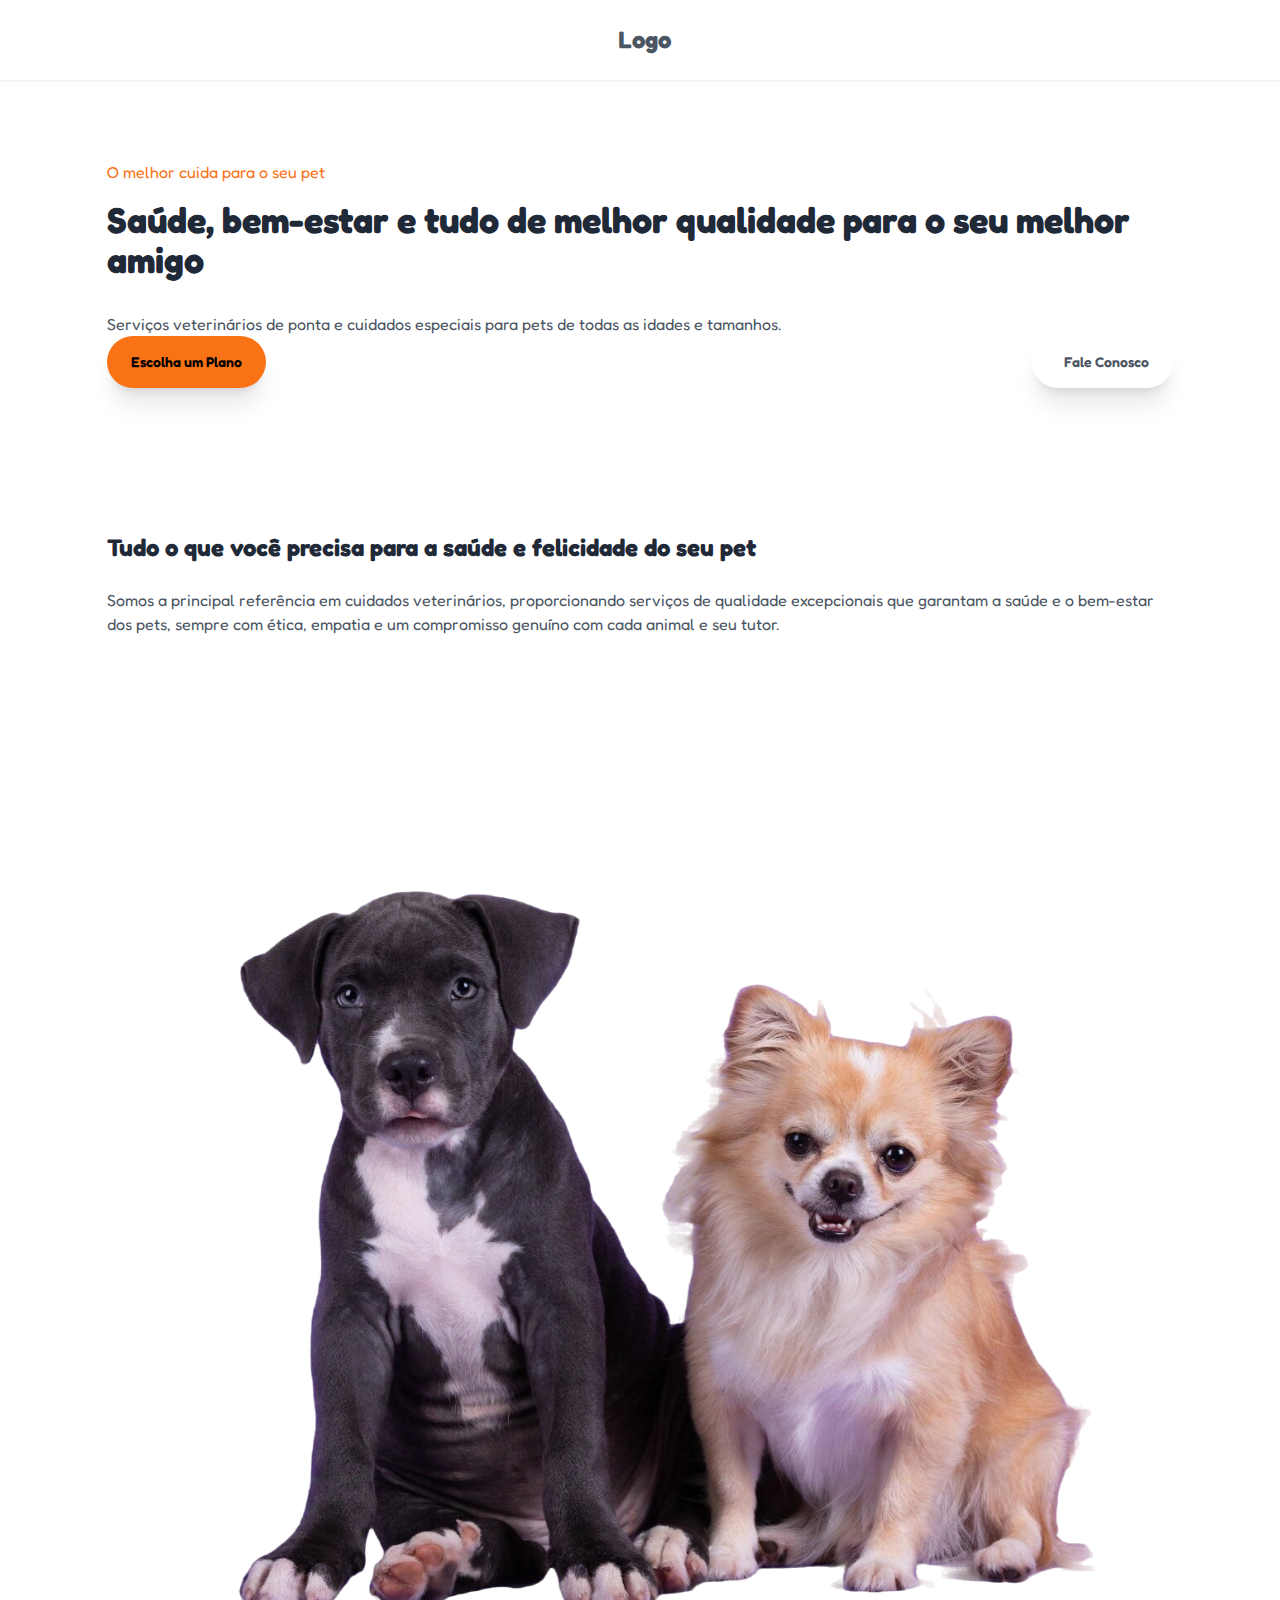
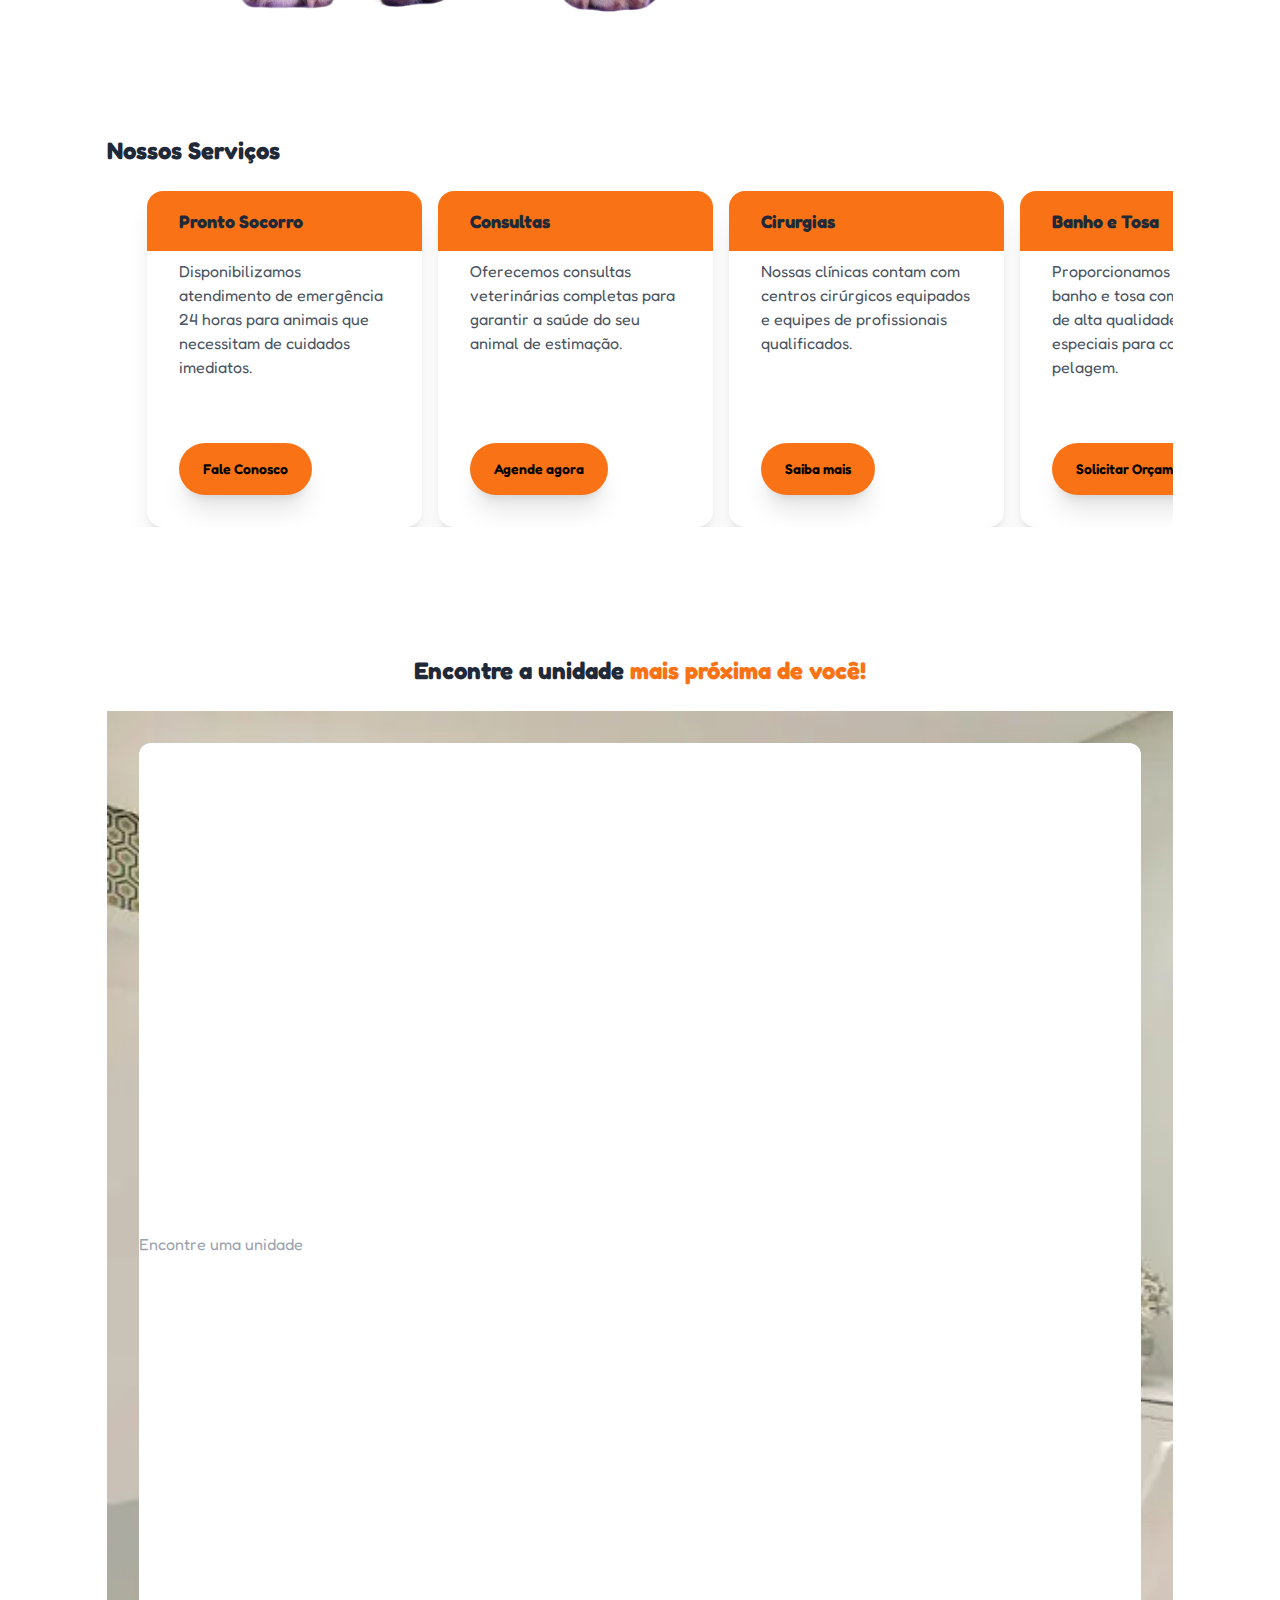
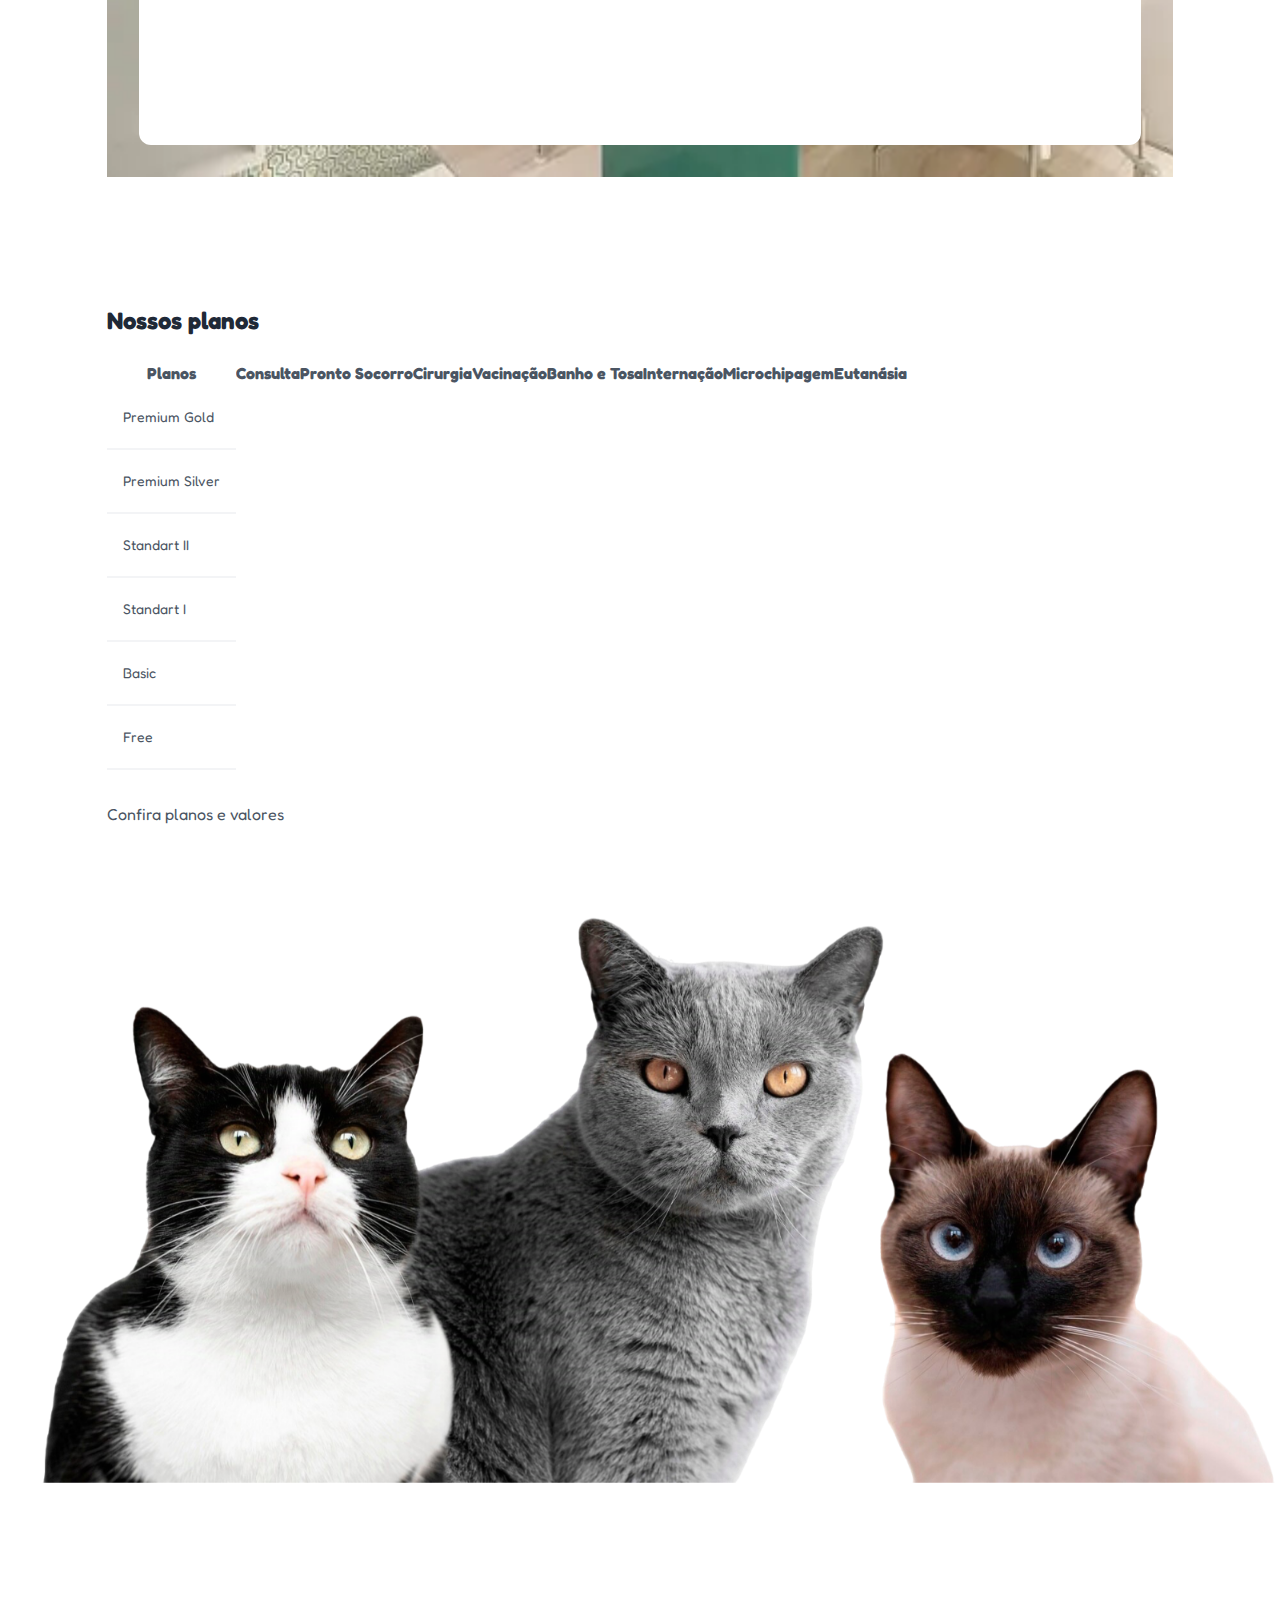
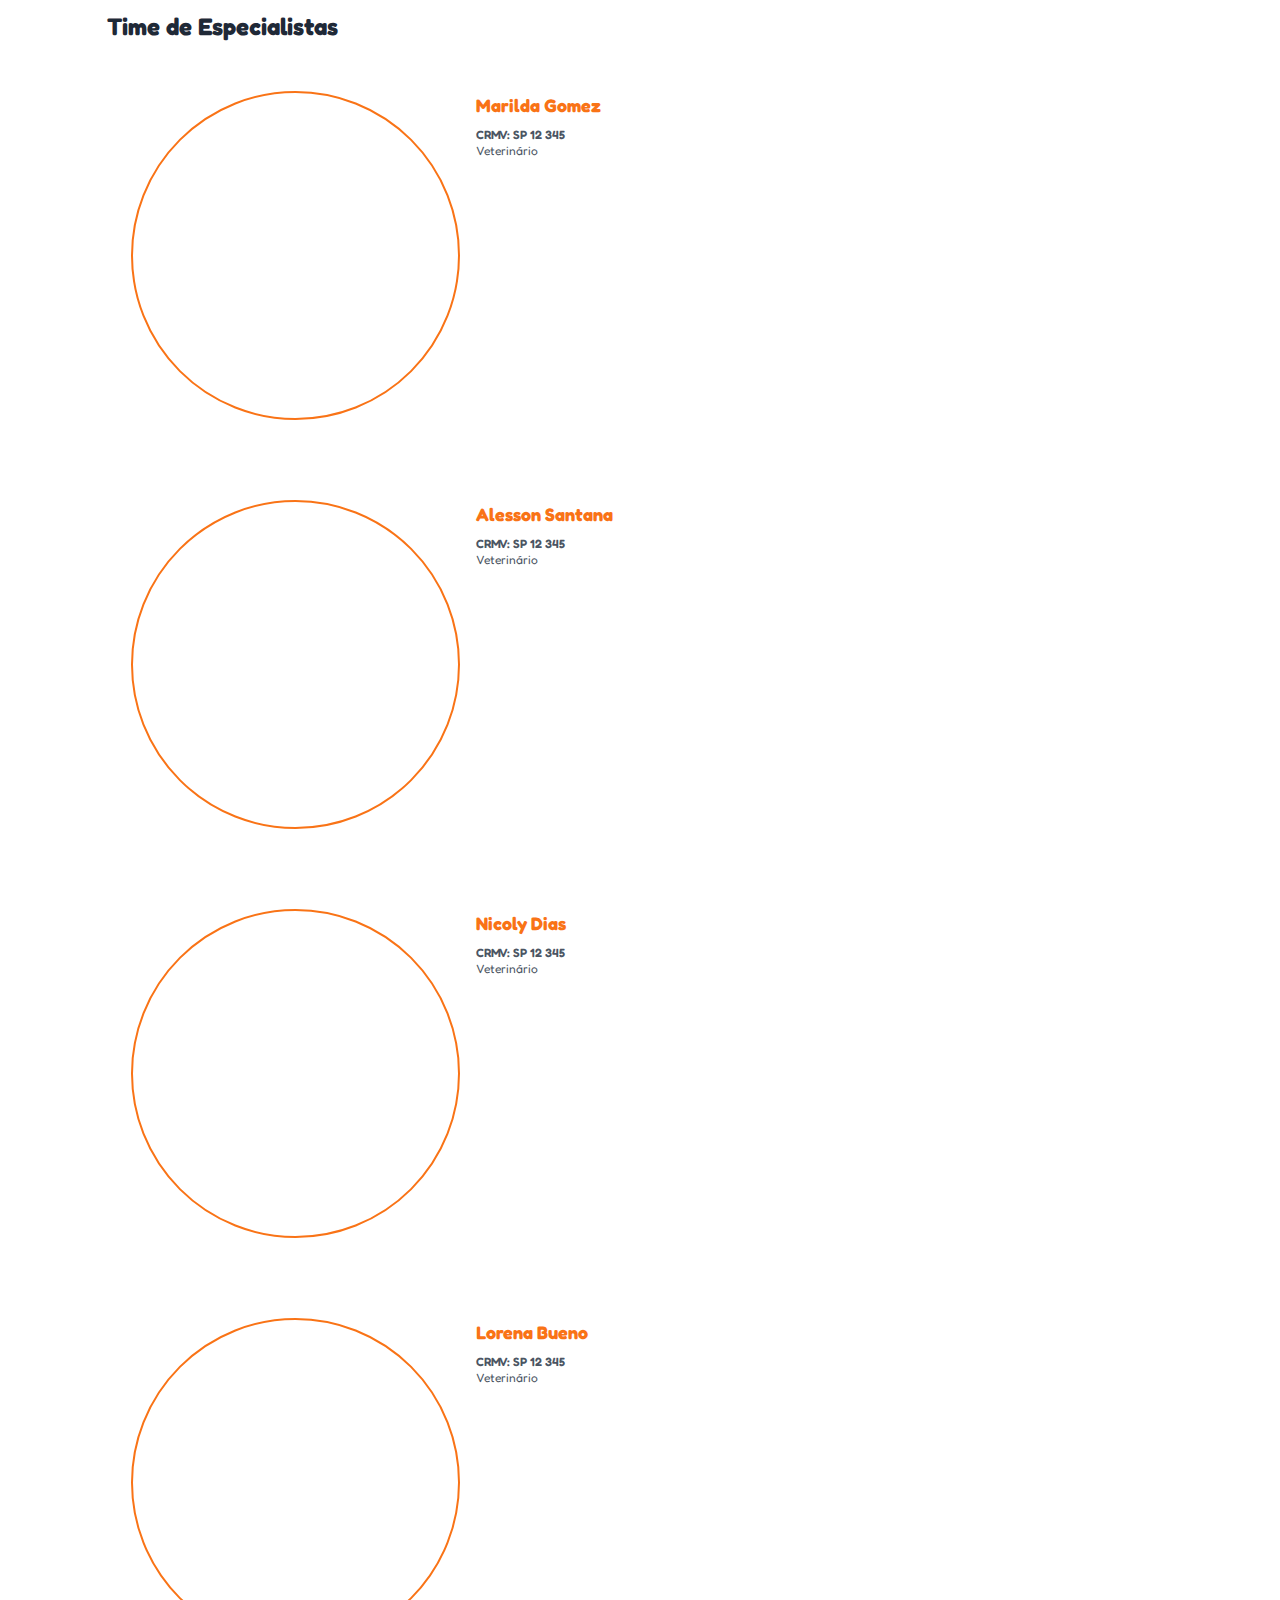
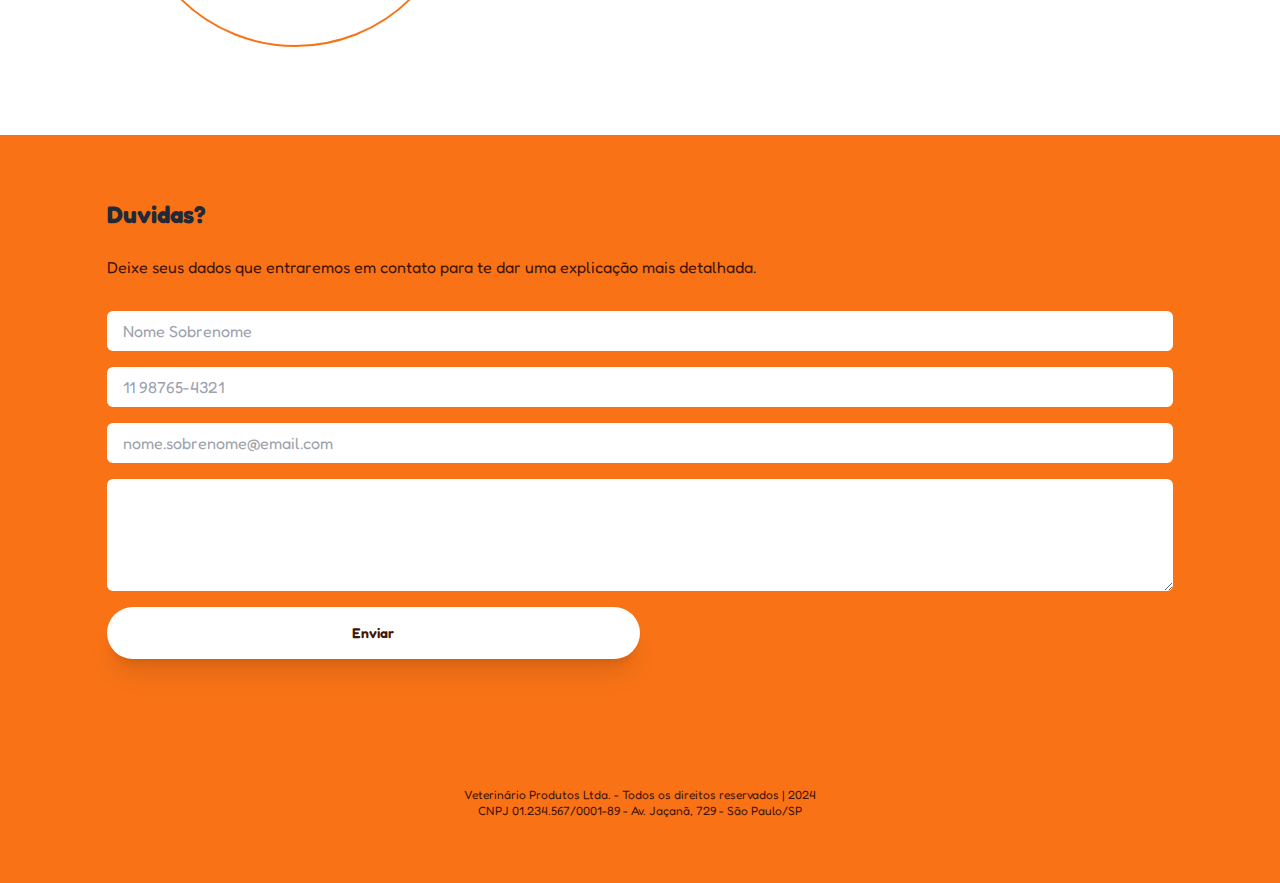
==== commit eb3b77ee: "feat: Banco de Dados API com usuários, pets e planos; página de contato, login e minha conta criadas" ====
--- a/index.html
+++ b/index.html
@@ -134,6 +134,9 @@
 										<th class="tab-titulo">Cirurgia</th>
 										<th class="tab-titulo">Vacinação</th>
 										<th class="tab-titulo">Banho e Tosa</th>
+										<th class="tab-titulo">Internação</th>
+										<th class="tab-titulo">Microchipagem</th>
+										<th class="tab-titulo">Eutanásia</th>
 									</tr>
 								</thead>
 								<tbody id="corpo-tabela">
@@ -215,6 +218,6 @@
 			<!-- o rodapé do sote é renderizado aqui -->
 		</footer>
 		<script src="https://code.iconify.design/iconify-icon/2.1.0/iconify-icon.min.js"></script>
-		<script src="./src/js/main.js" type="text/javascript" charset="utf-8"></script>
+		<script src="/src/js/main.js" type="text/javascript" charset="utf-8"></script>
 	</body>
 </html>--- a/src/assets/css/output.css
+++ b/src/assets/css/output.css
@@ -585,7 +585,7 @@
 h1, h2, h3{
   font-weight: 800;
   --tw-text-opacity: 1;
-  color: rgb(55 65 81 / var(--tw-text-opacity));
+  color: rgb(31 41 55 / var(--tw-text-opacity));
 }
 
 h1{
@@ -622,6 +622,11 @@
 
 a{
   display: flex;
+}
+
+img{
+  -o-object-fit: cover;
+     object-fit: cover;
 }
 
 .container{
@@ -698,6 +703,24 @@
   font-weight: 600;
   --tw-shadow: 0 20px 25px -5px rgb(0 0 0 / 0.1), 0 8px 10px -6px rgb(0 0 0 / 0.1);
   --tw-shadow-colored: 0 20px 25px -5px var(--tw-shadow-color), 0 8px 10px -6px var(--tw-shadow-color);
+  box-shadow: var(--tw-ring-offset-shadow, 0 0 #0000), var(--tw-ring-shadow, 0 0 #0000), var(--tw-shadow);
+}
+
+.btn-xs{
+  display: flex;
+  align-items: center;
+  justify-content: center;
+  border-radius: 9999px;
+  padding-top: 0.5rem;
+  padding-bottom: 0.5rem;
+  padding-left: 0.75rem;
+  padding-right: 0.75rem;
+  text-align: center;
+  font-size: 0.75rem;
+  line-height: 1rem;
+  font-weight: 600;
+  --tw-shadow: 0 1px 3px 0 rgb(0 0 0 / 0.1), 0 1px 2px -1px rgb(0 0 0 / 0.1);
+  --tw-shadow-colored: 0 1px 3px 0 var(--tw-shadow-color), 0 1px 2px -1px var(--tw-shadow-color);
   box-shadow: var(--tw-ring-offset-shadow, 0 0 #0000), var(--tw-ring-shadow, 0 0 #0000), var(--tw-shadow);
 }
 
@@ -846,6 +869,14 @@
   z-index: 50;
 }
 
+.col-span-2{
+  grid-column: span 2 / span 2;
+}
+
+.col-span-3{
+  grid-column: span 3 / span 3;
+}
+
 .m-0{
   margin: 0px;
 }
@@ -859,6 +890,11 @@
   margin-right: auto;
 }
 
+.my-2{
+  margin-top: 0.5rem;
+  margin-bottom: 0.5rem;
+}
+
 .my-4{
   margin-top: 1rem;
   margin-bottom: 1rem;
@@ -889,6 +925,10 @@
   margin-bottom: 2rem;
 }
 
+.ml-1{
+  margin-left: 0.25rem;
+}
+
 .mr-2{
   margin-right: 0.5rem;
 }
@@ -897,6 +937,10 @@
   margin-right: 1rem;
 }
 
+.mt-0{
+  margin-top: 0px;
+}
+
 .mt-10{
   margin-top: 2.5rem;
 }
@@ -915,18 +959,6 @@
 
 .mt-8{
   margin-top: 2rem;
-}
-
-.ml-1{
-  margin-left: 0.25rem;
-}
-
-.mt-0{
-  margin-top: 0px;
-}
-
-.block{
-  display: block;
 }
 
 .flex{
@@ -968,6 +1000,10 @@
 
 .h-full{
   height: 100%;
+}
+
+.w-1\/2{
+  width: 50%;
 }
 
 .w-3\/6{
@@ -1017,6 +1053,14 @@
   transform: translate(var(--tw-translate-x), var(--tw-translate-y)) rotate(var(--tw-rotate)) skewX(var(--tw-skew-x)) skewY(var(--tw-skew-y)) scaleX(var(--tw-scale-x)) scaleY(var(--tw-scale-y));
 }
 
+.grid-cols-2{
+  grid-template-columns: repeat(2, minmax(0, 1fr));
+}
+
+.grid-cols-3{
+  grid-template-columns: repeat(3, minmax(0, 1fr));
+}
+
 .flex-row{
   flex-direction: row;
 }
@@ -1029,10 +1073,6 @@
   align-items: flex-start;
 }
 
-.items-end{
-  align-items: flex-end;
-}
-
 .items-center{
   align-items: center;
 }
@@ -1069,6 +1109,10 @@
   overflow-x: scroll;
 }
 
+.rounded{
+  border-radius: 0.25rem;
+}
+
 .rounded-full{
   border-radius: 9999px;
 }
@@ -1087,6 +1131,10 @@
 
 .border-\[1px\]{
   border-width: 1px;
+}
+
+.border-\[2px\]{
+  border-width: 2px;
 }
 
 .border-b-2{
@@ -1118,6 +1166,16 @@
   background-color: rgb(229 231 235 / var(--tw-bg-opacity));
 }
 
+.bg-gray-600{
+  --tw-bg-opacity: 1;
+  background-color: rgb(75 85 99 / var(--tw-bg-opacity));
+}
+
+.bg-orange-200{
+  --tw-bg-opacity: 1;
+  background-color: rgb(254 215 170 / var(--tw-bg-opacity));
+}
+
 .bg-orange-500{
   --tw-bg-opacity: 1;
   background-color: rgb(249 115 22 / var(--tw-bg-opacity));
@@ -1126,16 +1184,6 @@
 .bg-white{
   --tw-bg-opacity: 1;
   background-color: rgb(255 255 255 / var(--tw-bg-opacity));
-}
-
-.bg-orange-200{
-  --tw-bg-opacity: 1;
-  background-color: rgb(254 215 170 / var(--tw-bg-opacity));
-}
-
-.bg-orange-100{
-  --tw-bg-opacity: 1;
-  background-color: rgb(255 237 213 / var(--tw-bg-opacity));
 }
 
 .bg-opacity-70{
@@ -1232,10 +1280,6 @@
   text-align: center;
 }
 
-.text-right{
-  text-align: right;
-}
-
 .font-montserrat{
   font-family: Montserrat, sans-serif;
 }
@@ -1250,6 +1294,11 @@
   line-height: 2.25rem;
 }
 
+.text-4xl{
+  font-size: 2.25rem;
+  line-height: 2.5rem;
+}
+
 .text-5xl{
   font-size: 3rem;
   line-height: 1;
@@ -1278,6 +1327,10 @@
   font-weight: 500;
 }
 
+.font-semibold{
+  font-weight: 600;
+}
+
 .leading-4{
   line-height: 1rem;
 }
@@ -1298,6 +1351,11 @@
 .text-black{
   --tw-text-opacity: 1;
   color: rgb(0 0 0 / var(--tw-text-opacity));
+}
+
+.text-gray-200{
+  --tw-text-opacity: 1;
+  color: rgb(229 231 235 / var(--tw-text-opacity));
 }
 
 .text-gray-300{
@@ -1346,11 +1404,6 @@
   box-shadow: var(--tw-ring-offset-shadow, 0 0 #0000), var(--tw-ring-shadow, 0 0 #0000), var(--tw-shadow);
 }
 
-.blur{
-  --tw-blur: blur(8px);
-  filter: var(--tw-blur) var(--tw-brightness) var(--tw-contrast) var(--tw-grayscale) var(--tw-hue-rotate) var(--tw-invert) var(--tw-saturate) var(--tw-sepia) var(--tw-drop-shadow);
-}
-
 .transition-all{
   transition-property: all;
   transition-timing-function: cubic-bezier(0.4, 0, 0.2, 1);
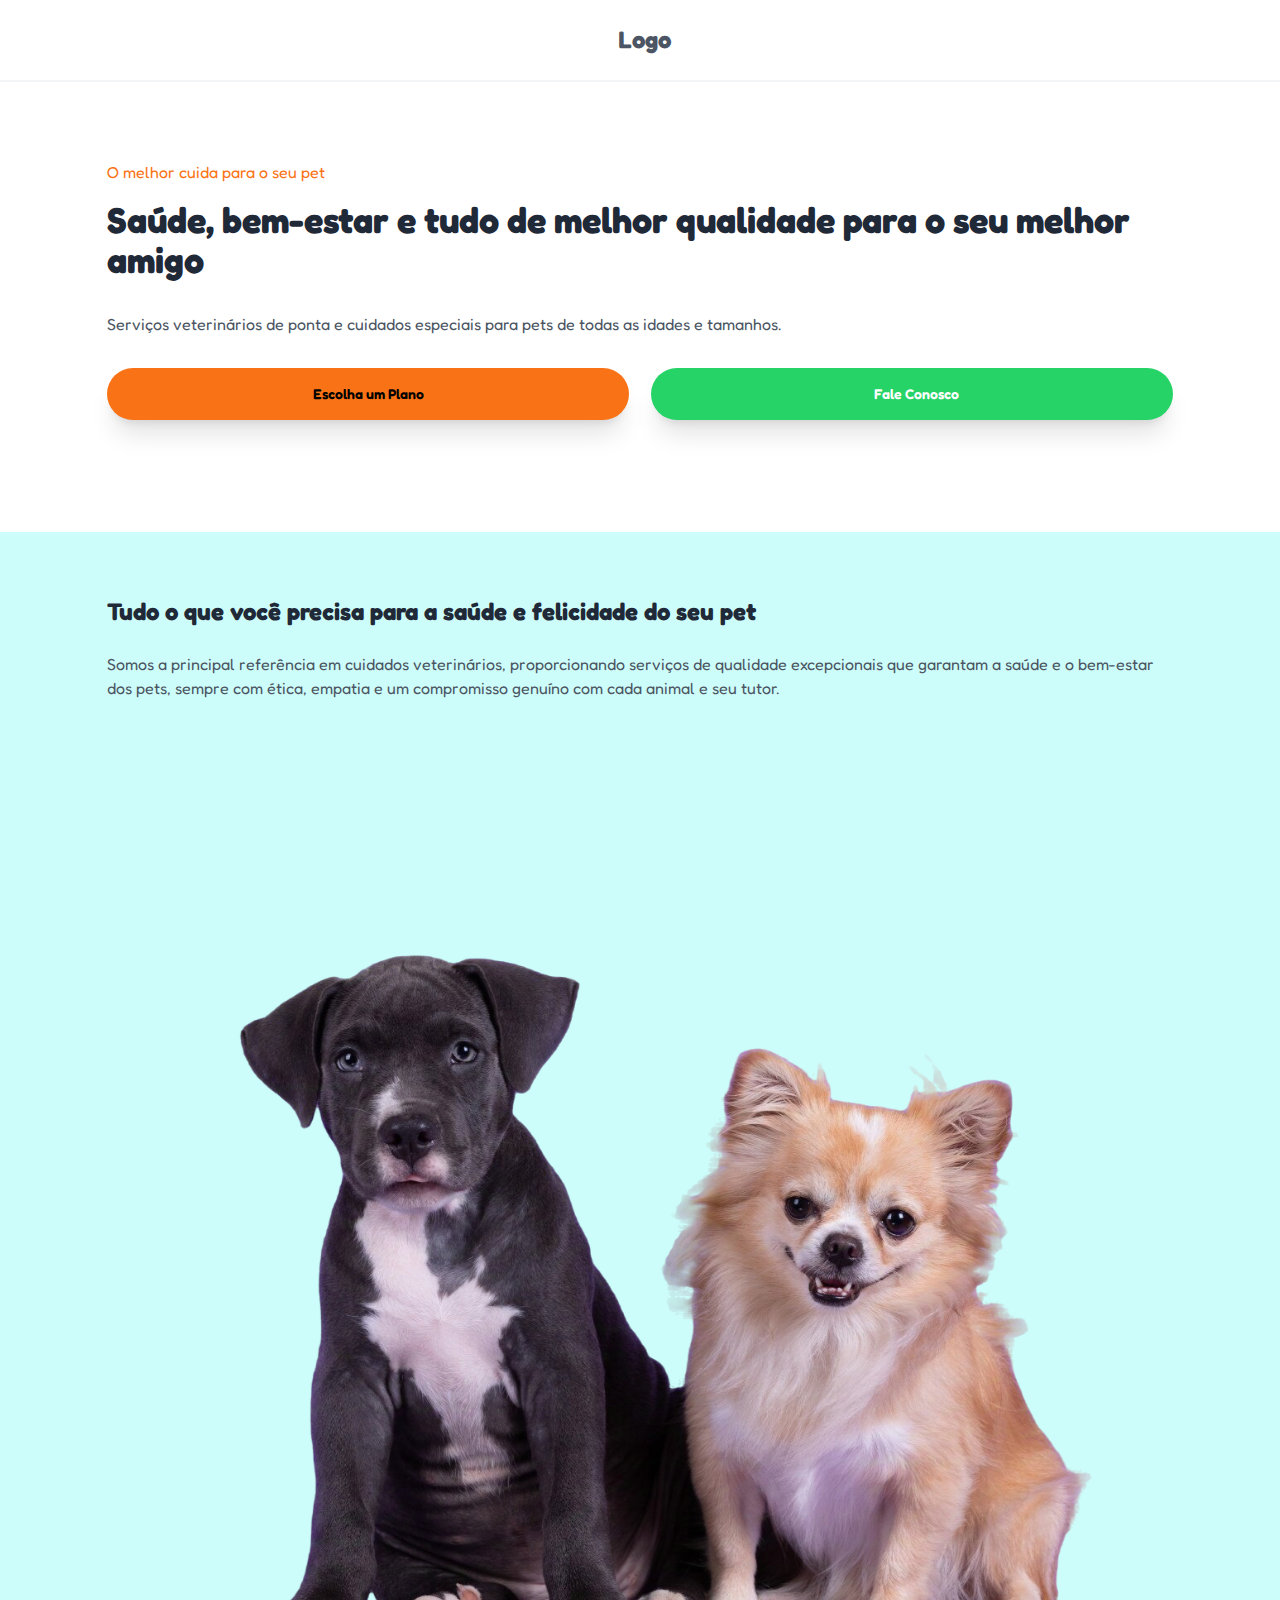
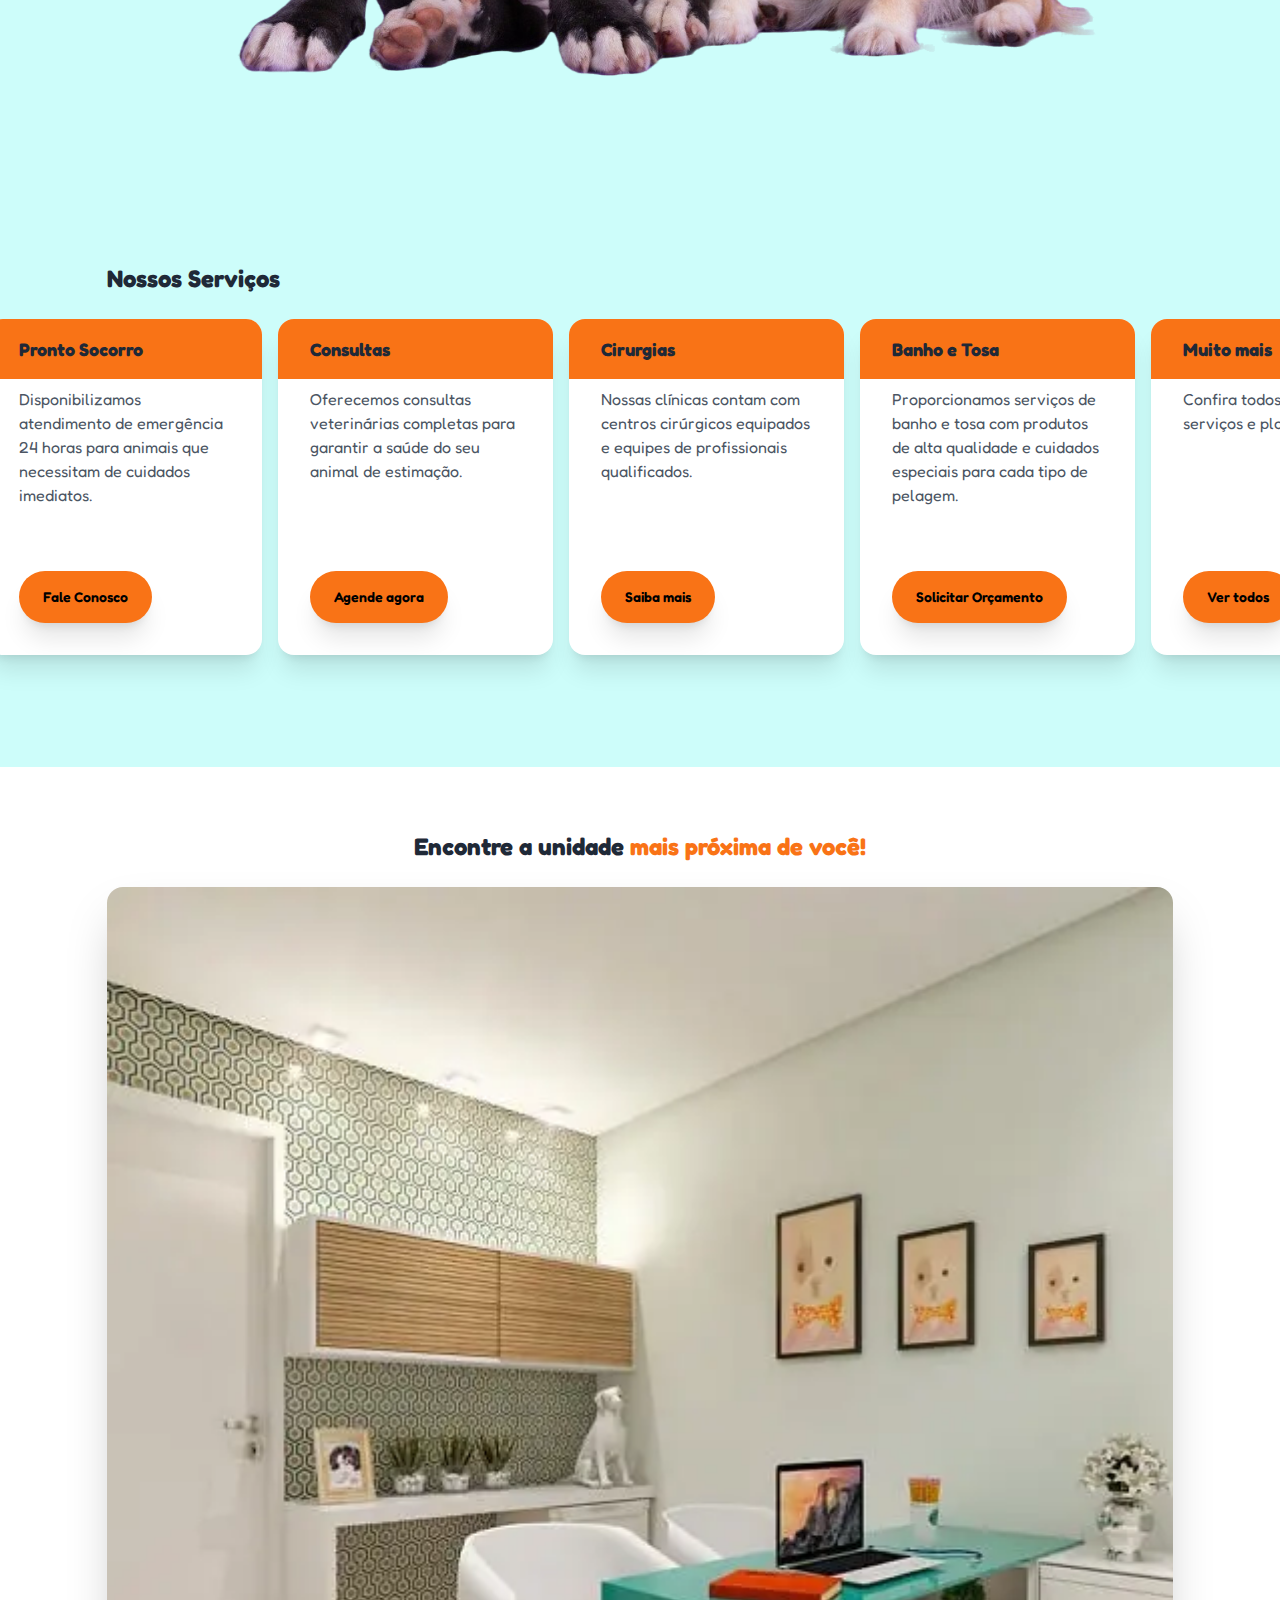
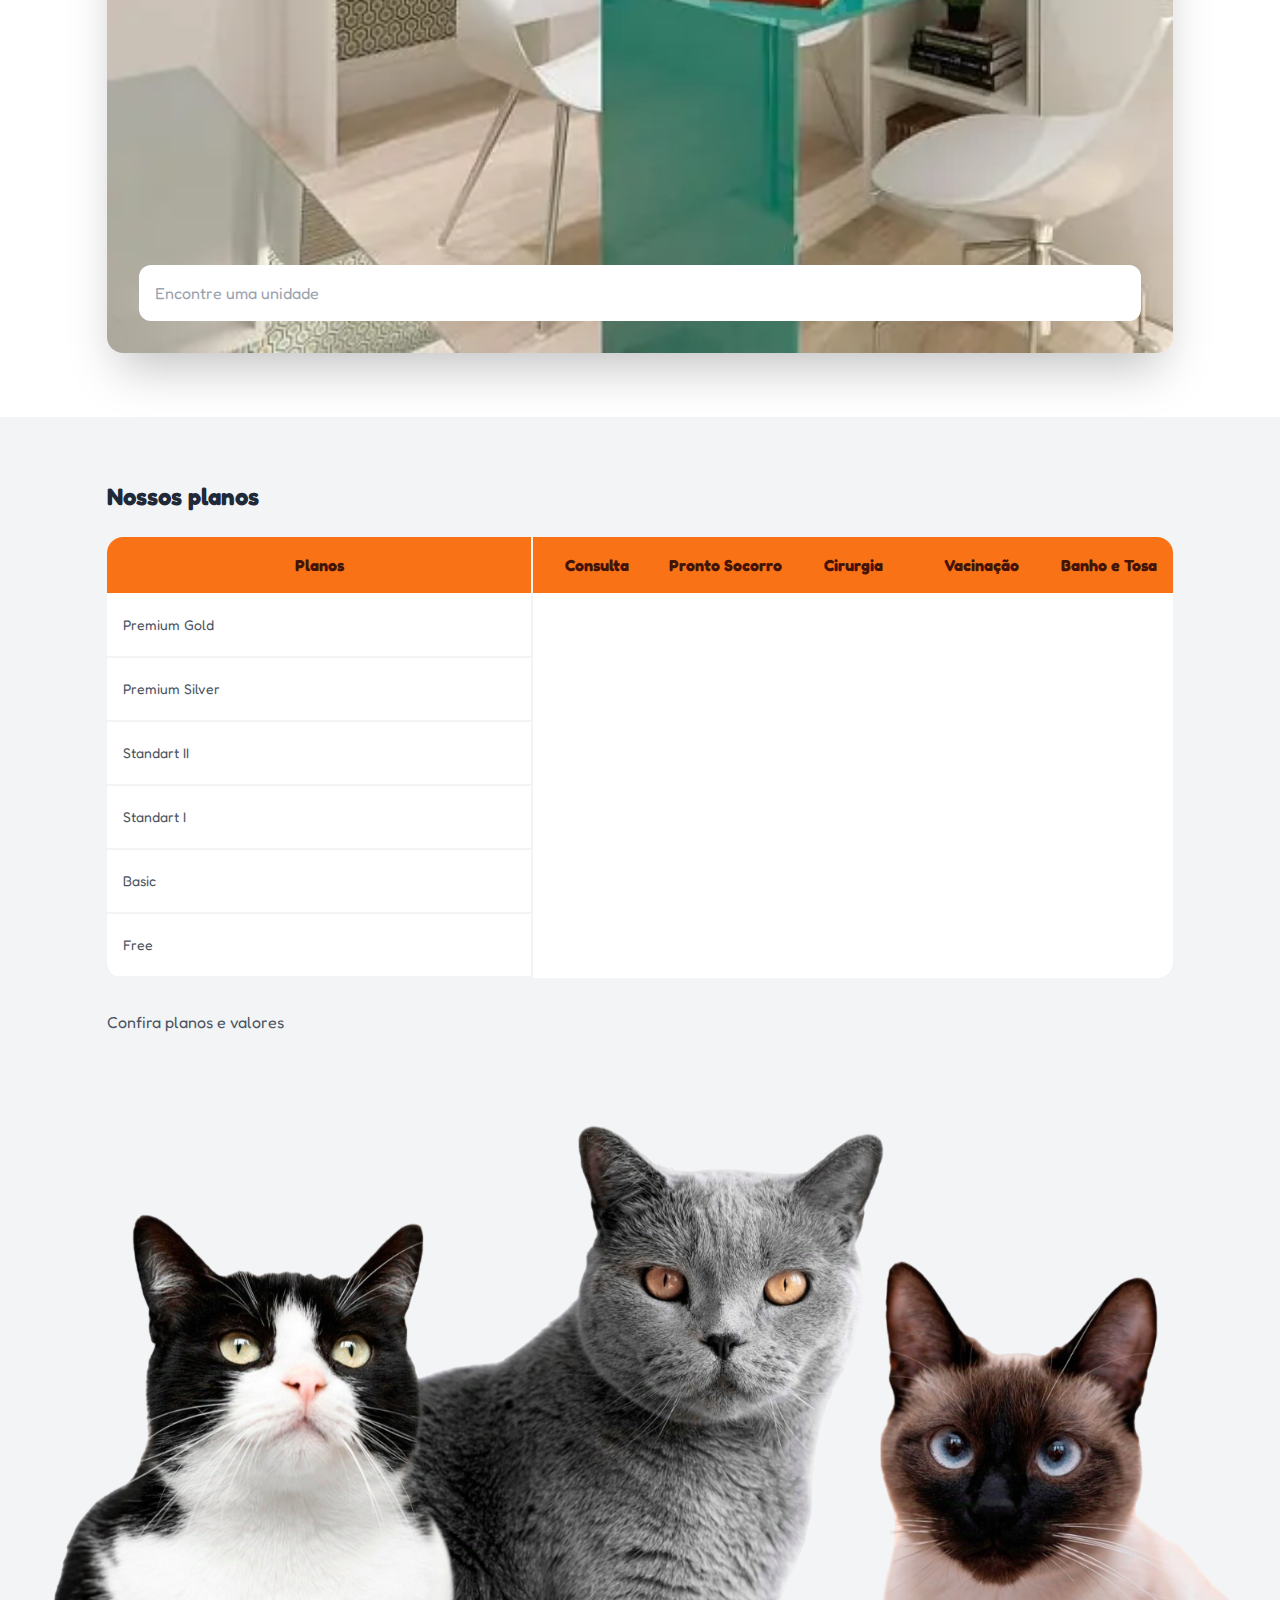
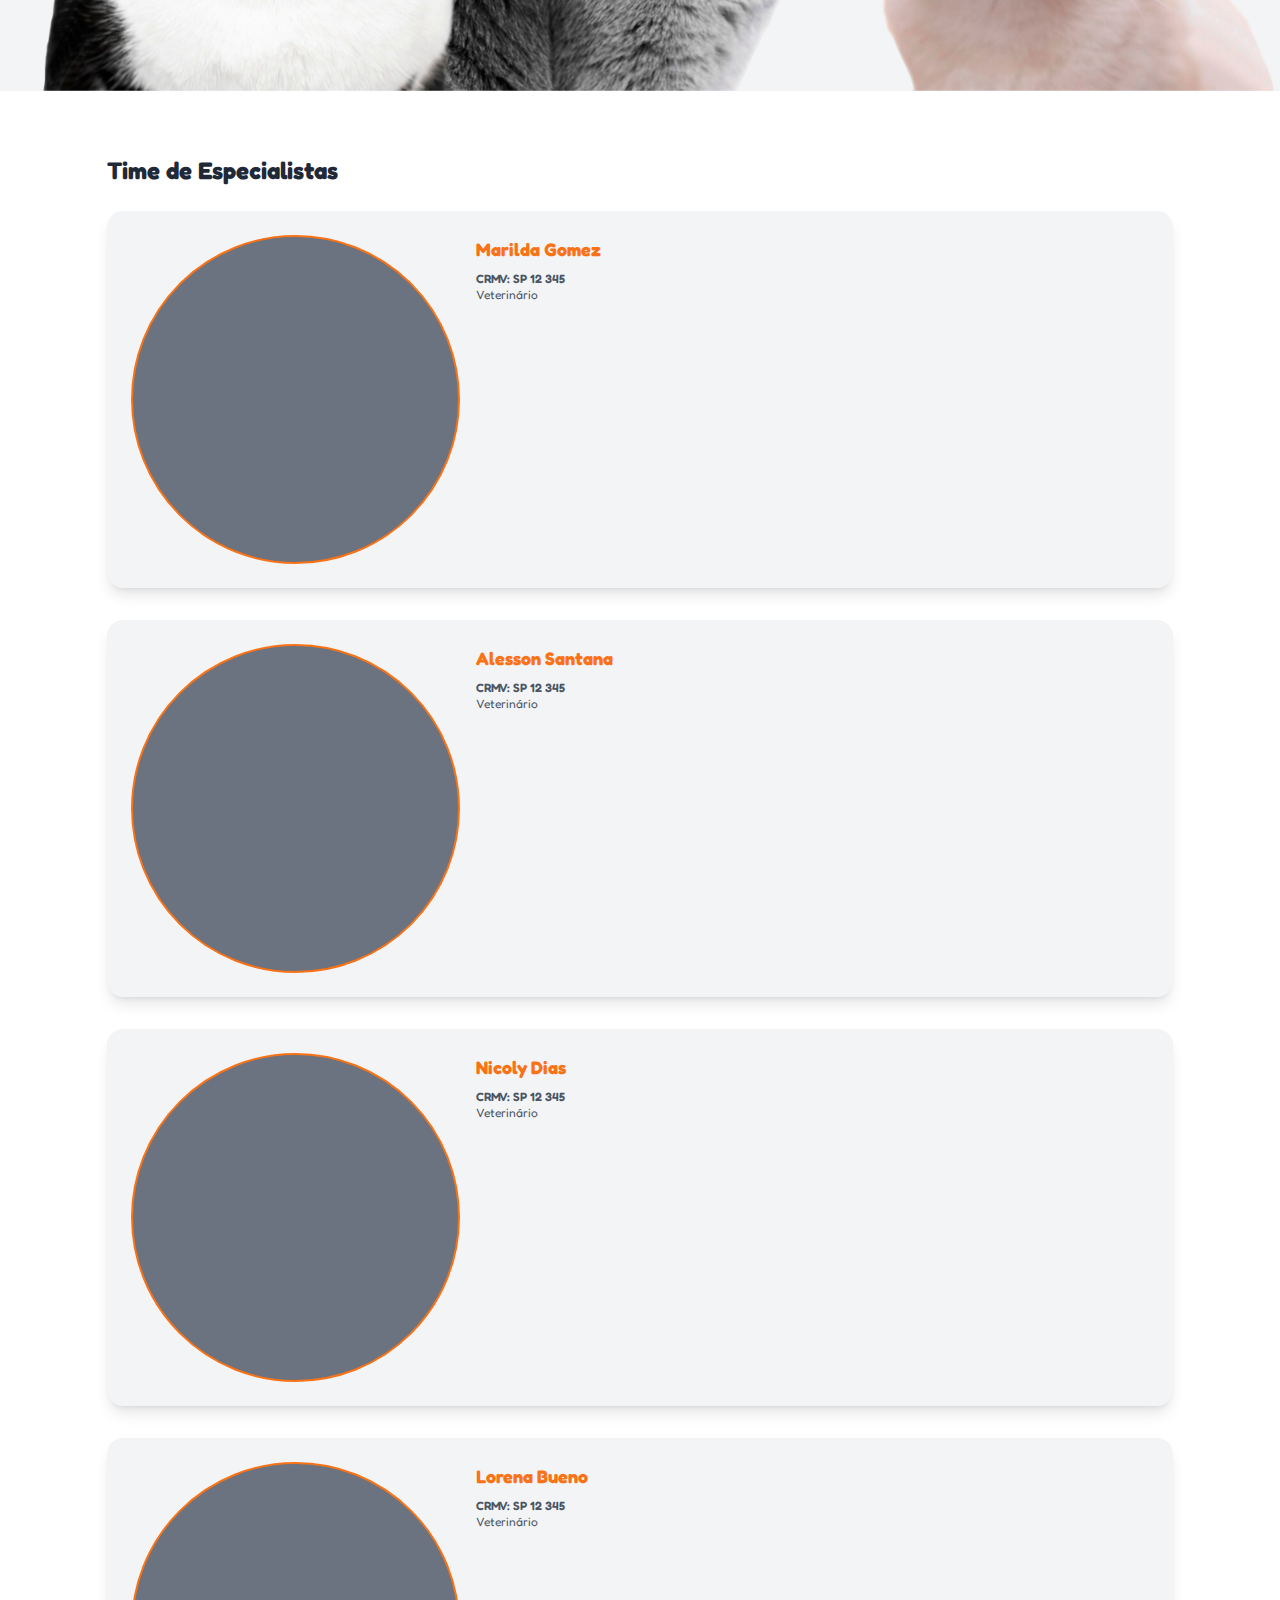
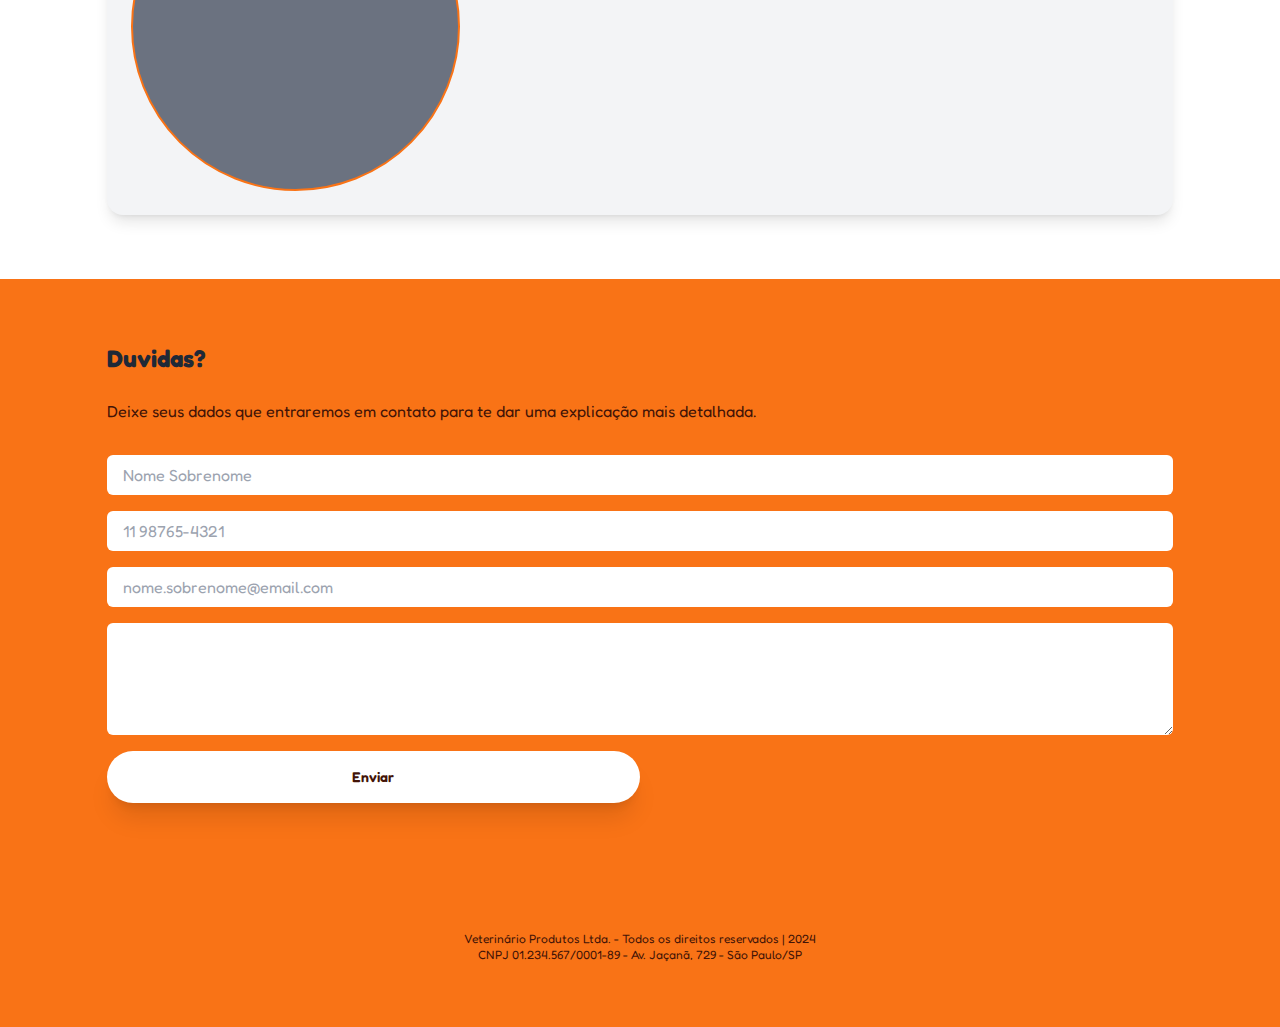
==== commit 1afd4d1f: "fix: correção dos links de endereçamento das páginas e inclusão do Live-Serve no VSCode" ====
--- a/index.html
+++ b/index.html
@@ -3,7 +3,7 @@
 	<head>
 		<meta http-equiv="content-type" content="text/html; charset=utf-8" />
 		<meta name="viewport" content="width=device-width, initial-scale=1.0">
-		<link href="/src/assets/css/output.css" rel="stylesheet">
+		<link href="./src/assets/css/output.css" rel="stylesheet">
 		<title>Veterinário</title>
 	</head>
 	<body class="">
@@ -18,7 +18,7 @@
 						<h1 class="text-gray-800">Saúde, bem-estar e tudo de melhor qualidade para o seu melhor amigo</h1>
 						<p>Serviços veterinários de ponta e cuidados especiais para pets de todas as idades e tamanhos.</p>
 						<div class="flex justify-between w-full my-8">
-							<button class="btn primario w-[49%]" type="submit"><a href="/src/pages/planos/">Escolha um Plano</a></button>
+							<button class="btn primario w-[49%]" type="submit"><a href="./src/pages/planos/">Escolha um Plano</a></button>
 							<button class="btn whatsapp w-[49%]" type="submit"><iconify-icon icon="ic:outline-whatsapp" class="text-lg mr-2"></iconify-icon>Fale Conosco</button>
 						</div>
 					</div>
@@ -81,7 +81,7 @@
 								<p class="py-0 px-8">Confira todos os nossos serviços e planos</p>
 							</span>
 							<span class="p-8">
-								<button class="btn primario" type="submit"><a href="/src/pages/servicos/">Ver todos</a></button>
+								<button class="btn primario" type="submit"><a href="./src/pages/servicos/">Ver todos</a></button>
 							</span>
 						</div>
 					</div>
@@ -91,7 +91,7 @@
 				<div class="conteudo text-center">
 					<h2 class="">Encontre a unidade <strong class="text-orange-500">mais próxima de você!</strong></h2>
 				</div>
-				<div class="conteudo shadow-2xl p-8 rounded-2xl aspect-square bg-cover" style="background-image: url('/src/assets/img/consultorio-2.jpg')">
+				<div class="conteudo shadow-2xl p-8 rounded-2xl aspect-square bg-cover" style="background-image: url('./src/assets/img/consultorio-2.jpg')">
 					<div class="flex items-end h-full">
 						<span class="items-center w-full justify-between bg-white p-2 rounded-xl">
 							<input class="p-2 outline-0" type="search" name="unidades" id="unidades" value="" placeholder="Encontre uma unidade" />
@@ -145,10 +145,10 @@
 							</table>
 						</div>
 					</div>
-					<a class="mt-8" href="/src/pages/planos/">Confira planos e valores</a>
+					<a class="mt-8" href="./src/pages/planos/">Confira planos e valores</a>
 				</div>
 				<picture class="flex -mb-16 mt-16">
-					<img class="" src="/src/assets/img/gatos-fundo-transparente.png" alt="" />
+					<img class="" src="./src/assets/img/gatos-fundo-transparente.png" alt="" />
 				</picture>
 			</section>
 			<section class="sessao">
@@ -157,7 +157,7 @@
 						<h2 class="">Time de Especialistas</h2>
 						<span class="grid grid-cols-3 gap-4 shadow-lg p-6 rounded-2xl mb-8 bg-gray-100">
 							<picture class="flex rounded-full bg-gray-500 w-full aspect-square overflow-hidden border-2 border-orange-500">
-								<img class="object-cover" src="/src/assets/img/vet-01.jpg" alt="" />
+								<img class="object-cover" src="./src/assets/img/vet-01.jpg" alt="" />
 							</picture>
 							<div class="col-span-2">
 								<h3 class="text-orange-500">Marilda Gomez</h3>
@@ -167,7 +167,7 @@
 						</span>
 						<span class="grid grid-cols-3 gap-4 shadow-lg p-6 rounded-2xl mb-8 bg-gray-100">
 							<picture class="flex rounded-full bg-gray-500 w-full aspect-square overflow-hidden border-2 border-orange-500">
-								<img class="object-cover" src="/src/assets/img/vet-02.jpg" alt="" />
+								<img class="object-cover" src="./src/assets/img/vet-02.jpg" alt="" />
 							</picture>
 							<div class="col-span-2">
 								<h3 class="text-orange-500">Alesson Santana</h3>
@@ -177,7 +177,7 @@
 						</span>
 						<span class="grid grid-cols-3 gap-4 shadow-lg p-6 rounded-2xl mb-8 bg-gray-100">
 							<picture class="flex rounded-full bg-gray-500 w-full aspect-square overflow-hidden border-2 border-orange-500">
-								<img class="object-cover" src="/src/assets/img/vet-03.jpg" alt="" />
+								<img class="object-cover" src="./src/assets/img/vet-03.jpg" alt="" />
 							</picture>
 							<div class="col-span-2">
 								<h3 class="text-orange-500">Nicoly Dias</h3>
@@ -187,7 +187,7 @@
 						</span>
 						<span class="grid grid-cols-3 gap-4 shadow-lg p-6 rounded-2xl bg-gray-100">
 							<picture class="flex rounded-full bg-gray-500 w-full aspect-square overflow-hidden border-2 border-orange-500">
-								<img class="object-cover" src="/src/assets/img/vet-04.jpg" alt="" />
+								<img class="object-cover" src="./src/assets/img/vet-04.jpg" alt="" />
 							</picture>
 							<div class="col-span-2">
 								<h3 class="text-orange-500">Lorena Bueno</h3>
@@ -218,6 +218,6 @@
 			<!-- o rodapé do sote é renderizado aqui -->
 		</footer>
 		<script src="https://code.iconify.design/iconify-icon/2.1.0/iconify-icon.min.js"></script>
-		<script src="/src/js/main.js" type="text/javascript" charset="utf-8"></script>
+		<script src="./src/js/main.js" type="text/javascript" charset="utf-8"></script>
 	</body>
 </html>--- a/src/assets/css/output.css
+++ b/src/assets/css/output.css
@@ -760,6 +760,18 @@
   background-color: rgb(229 231 235 / var(--tw-bg-opacity));
 }
 
+.whatsapp{
+  --tw-bg-opacity: 1;
+  background-color: rgb(37 211 102 / var(--tw-bg-opacity));
+  --tw-text-opacity: 1;
+  color: rgb(255 255 255 / var(--tw-text-opacity));
+}
+
+.whatsapp:hover{
+  --tw-bg-opacity: 1;
+  background-color: rgb(18 140 126 / var(--tw-bg-opacity));
+}
+
 .box-servico{
   display: flex;
   flex-direction: column;
@@ -774,6 +786,16 @@
   --tw-shadow: 0 20px 25px -5px rgb(0 0 0 / 0.1), 0 8px 10px -6px rgb(0 0 0 / 0.1);
   --tw-shadow-colored: 0 20px 25px -5px var(--tw-shadow-color), 0 8px 10px -6px var(--tw-shadow-color);
   box-shadow: var(--tw-ring-offset-shadow, 0 0 #0000), var(--tw-ring-shadow, 0 0 #0000), var(--tw-shadow);
+}
+
+.tab-titulo{
+  min-width: 8rem;
+  --tw-bg-opacity: 1;
+  background-color: rgb(249 115 22 / var(--tw-bg-opacity));
+  padding-top: 1rem;
+  padding-bottom: 1rem;
+  --tw-text-opacity: 1;
+  color: rgb(67 20 7 / var(--tw-text-opacity));
 }
 
 .tab-conteudo{
@@ -905,6 +927,11 @@
   margin-bottom: auto;
 }
 
+.my-8{
+  margin-top: 2rem;
+  margin-bottom: 2rem;
+}
+
 .-mb-32{
   margin-bottom: -8rem;
 }
@@ -961,8 +988,24 @@
   margin-top: 2rem;
 }
 
+.-mb-16{
+  margin-bottom: -4rem;
+}
+
+.-ml-\[15\%\]{
+  margin-left: -15%;
+}
+
+.mb-16{
+  margin-bottom: 4rem;
+}
+
 .flex{
   display: flex;
+}
+
+.table{
+  display: table;
 }
 
 .grid{
@@ -1032,6 +1075,22 @@
 
 .w-full{
   width: 100%;
+}
+
+.w-2\/5{
+  width: 40%;
+}
+
+.w-3\/5{
+  width: 60%;
+}
+
+.w-\[130\%\]{
+  width: 130%;
+}
+
+.w-\[49\%\]{
+  width: 49%;
 }
 
 .min-w-\[320px\]{
@@ -1073,6 +1132,10 @@
   align-items: flex-start;
 }
 
+.items-end{
+  align-items: flex-end;
+}
+
 .items-center{
   align-items: center;
 }
@@ -1125,6 +1188,10 @@
   border-radius: 0.75rem;
 }
 
+.rounded-2xl{
+  border-radius: 1rem;
+}
+
 .border-2{
   border-width: 2px;
 }
@@ -1137,8 +1204,16 @@
   border-width: 2px;
 }
 
+.border{
+  border-width: 1px;
+}
+
 .border-b-2{
   border-bottom-width: 2px;
+}
+
+.border-r-2{
+  border-right-width: 2px;
 }
 
 .border-gray-100{
@@ -1184,6 +1259,21 @@
 .bg-white{
   --tw-bg-opacity: 1;
   background-color: rgb(255 255 255 / var(--tw-bg-opacity));
+}
+
+.bg-azul-100{
+  --tw-bg-opacity: 1;
+  background-color: rgb(205 253 250 / var(--tw-bg-opacity));
+}
+
+.bg-gray-100{
+  --tw-bg-opacity: 1;
+  background-color: rgb(243 244 246 / var(--tw-bg-opacity));
+}
+
+.bg-gray-500{
+  --tw-bg-opacity: 1;
+  background-color: rgb(107 114 128 / var(--tw-bg-opacity));
 }
 
 .bg-opacity-70{
@@ -1229,6 +1319,10 @@
   padding: 2rem;
 }
 
+.p-2{
+  padding: 0.5rem;
+}
+
 .px-4{
   padding-left: 1rem;
   padding-right: 1rem;
@@ -1276,6 +1370,14 @@
   padding-top: 5rem;
 }
 
+.pb-12{
+  padding-bottom: 3rem;
+}
+
+.pt-0{
+  padding-top: 0px;
+}
+
 .text-center{
   text-align: center;
 }
@@ -1386,6 +1488,11 @@
 .text-white{
   --tw-text-opacity: 1;
   color: rgb(255 255 255 / var(--tw-text-opacity));
+}
+
+.text-gray-800{
+  --tw-text-opacity: 1;
+  color: rgb(31 41 55 / var(--tw-text-opacity));
 }
 
 .opacity-0{
@@ -1404,6 +1511,22 @@
   box-shadow: var(--tw-ring-offset-shadow, 0 0 #0000), var(--tw-ring-shadow, 0 0 #0000), var(--tw-shadow);
 }
 
+.shadow-2xl{
+  --tw-shadow: 0 25px 50px -12px rgb(0 0 0 / 0.25);
+  --tw-shadow-colored: 0 25px 50px -12px var(--tw-shadow-color);
+  box-shadow: var(--tw-ring-offset-shadow, 0 0 #0000), var(--tw-ring-shadow, 0 0 #0000), var(--tw-shadow);
+}
+
+.shadow-lg{
+  --tw-shadow: 0 10px 15px -3px rgb(0 0 0 / 0.1), 0 4px 6px -4px rgb(0 0 0 / 0.1);
+  --tw-shadow-colored: 0 10px 15px -3px var(--tw-shadow-color), 0 4px 6px -4px var(--tw-shadow-color);
+  box-shadow: var(--tw-ring-offset-shadow, 0 0 #0000), var(--tw-ring-shadow, 0 0 #0000), var(--tw-shadow);
+}
+
+.outline-0{
+  outline-width: 0px;
+}
+
 .transition-all{
   transition-property: all;
   transition-timing-function: cubic-bezier(0.4, 0, 0.2, 1);
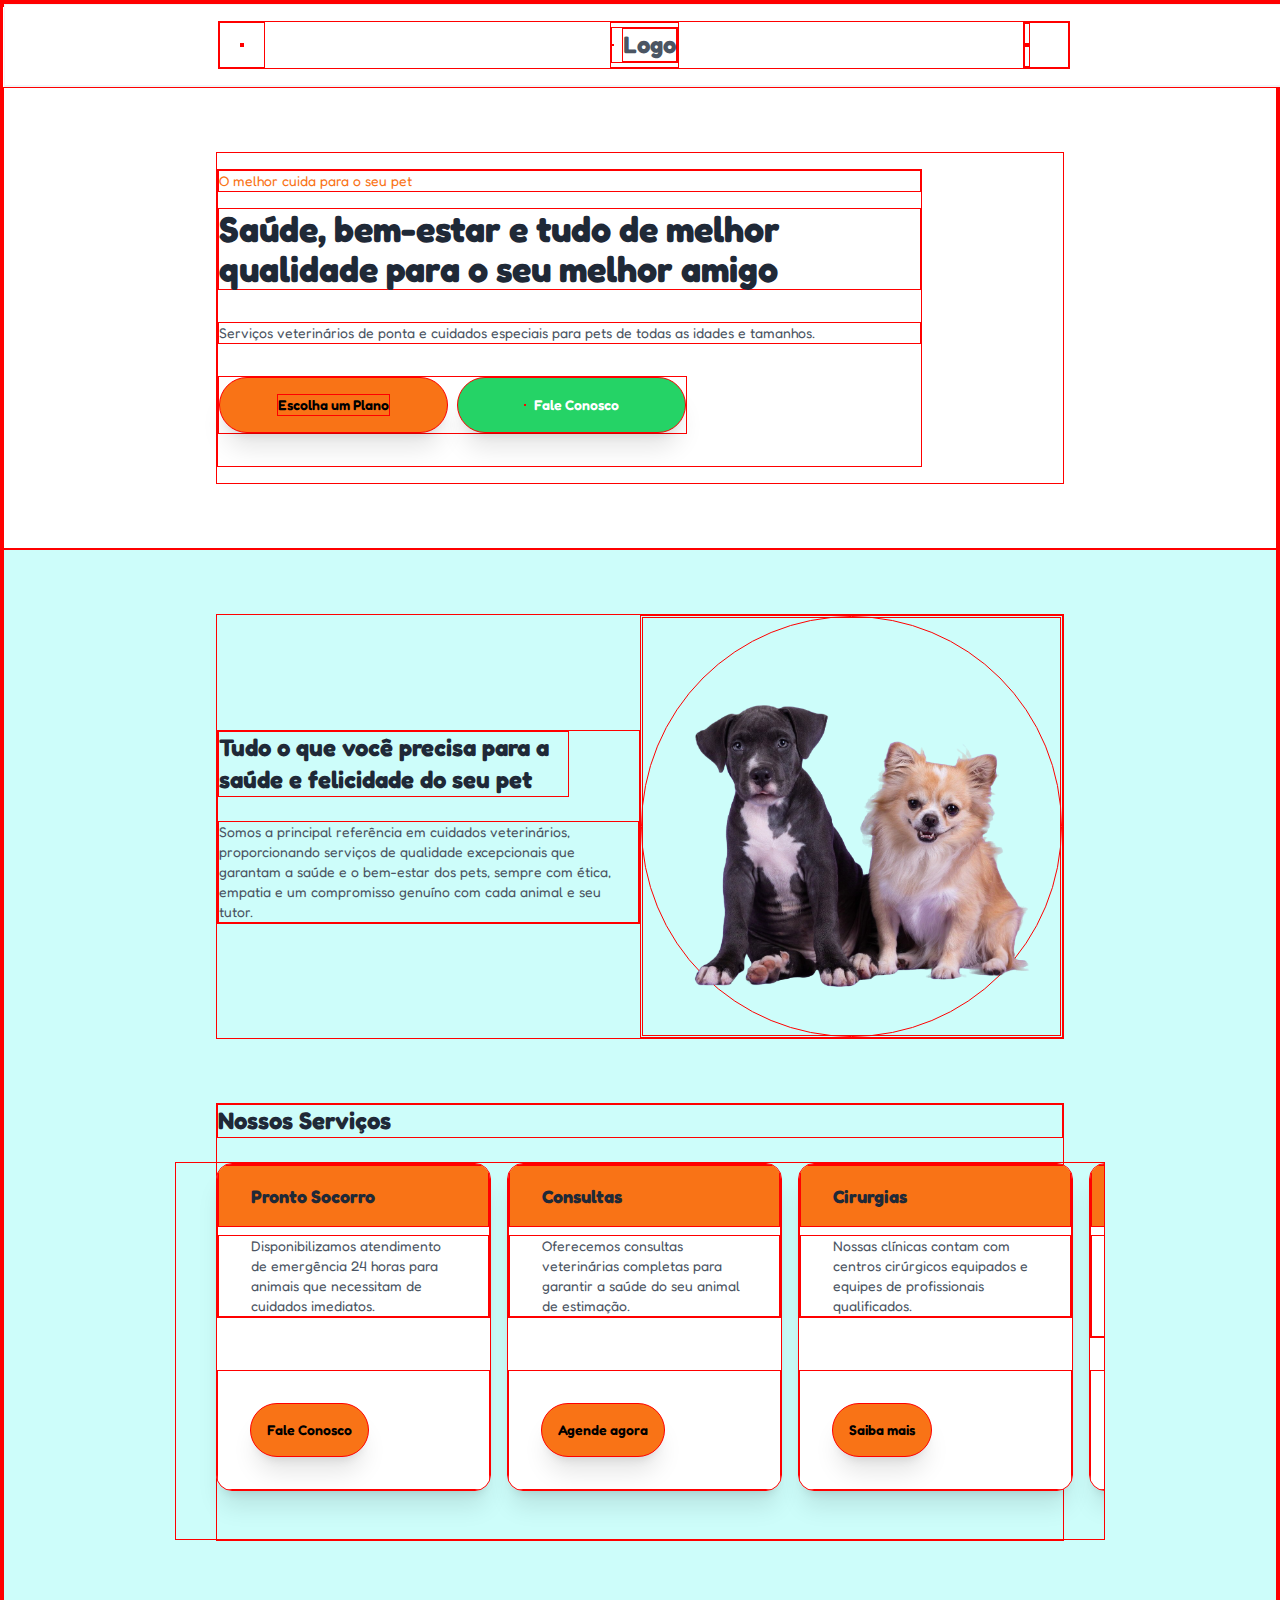
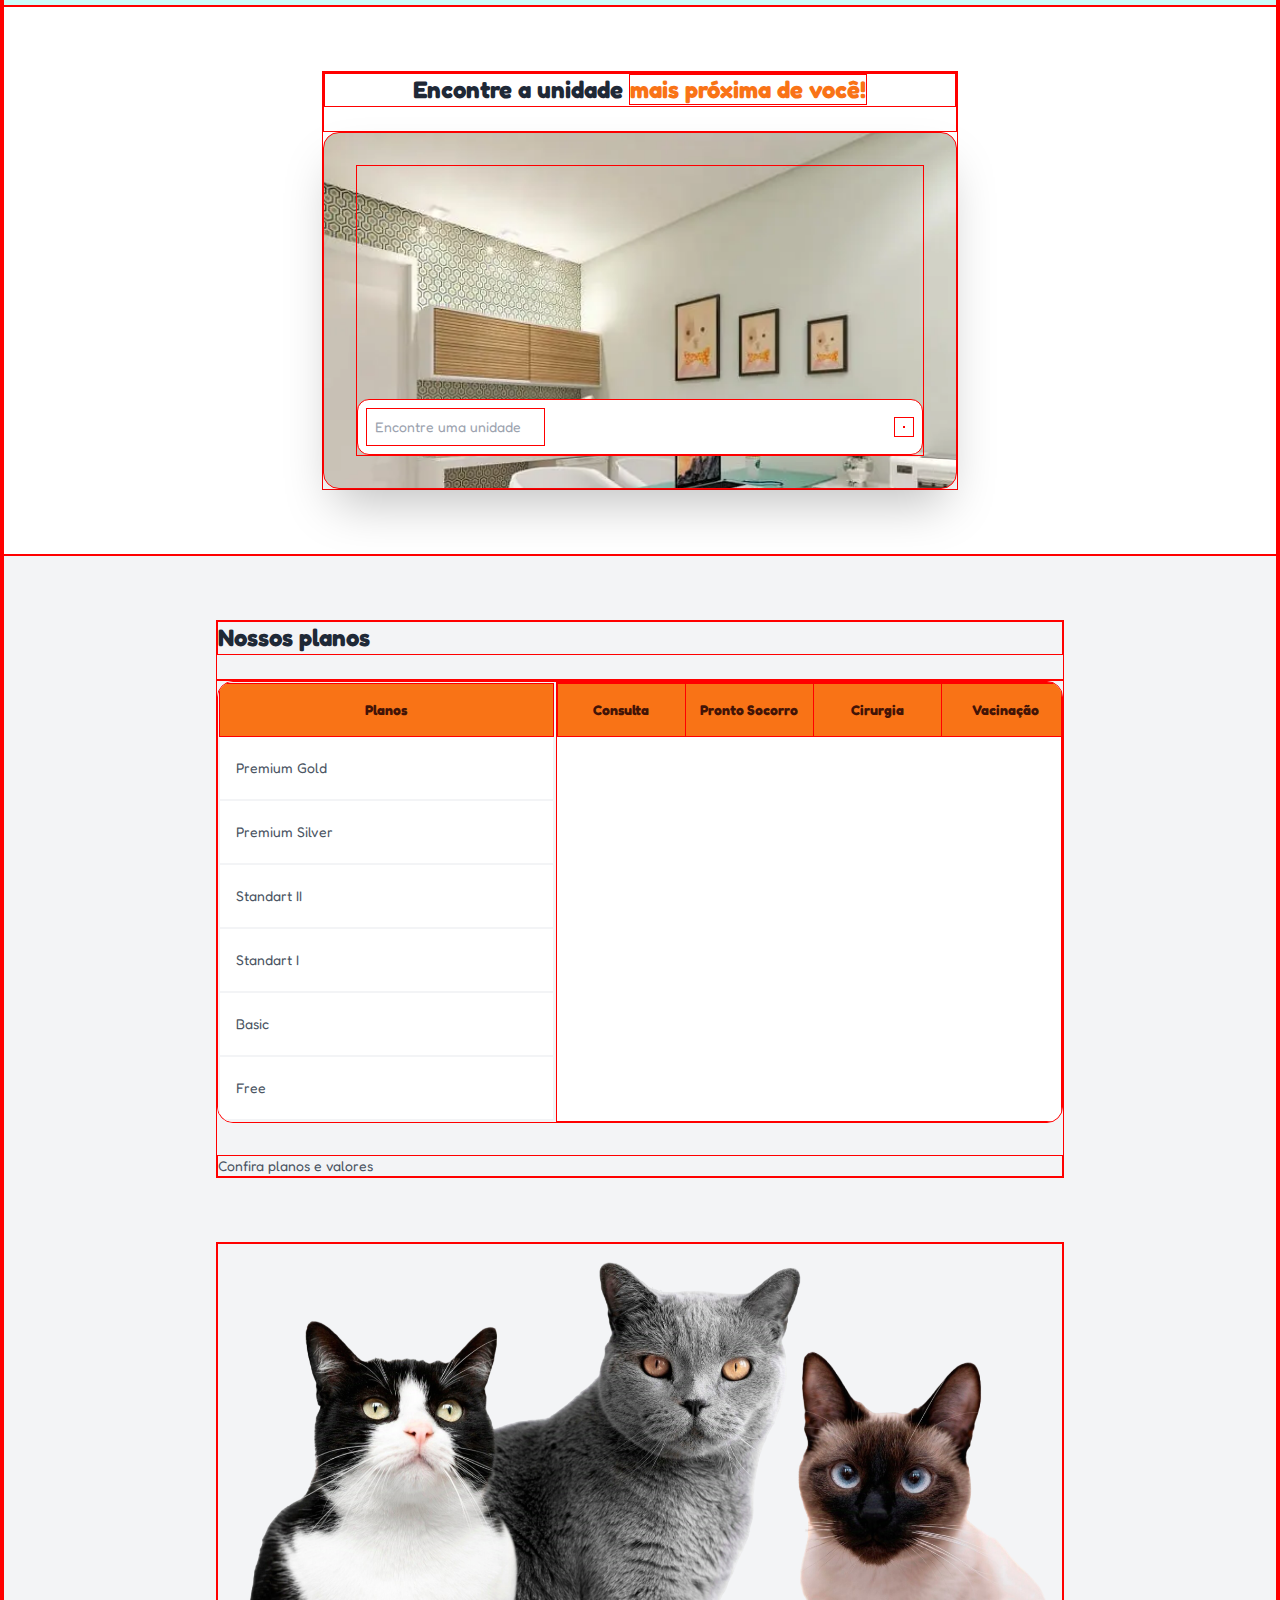
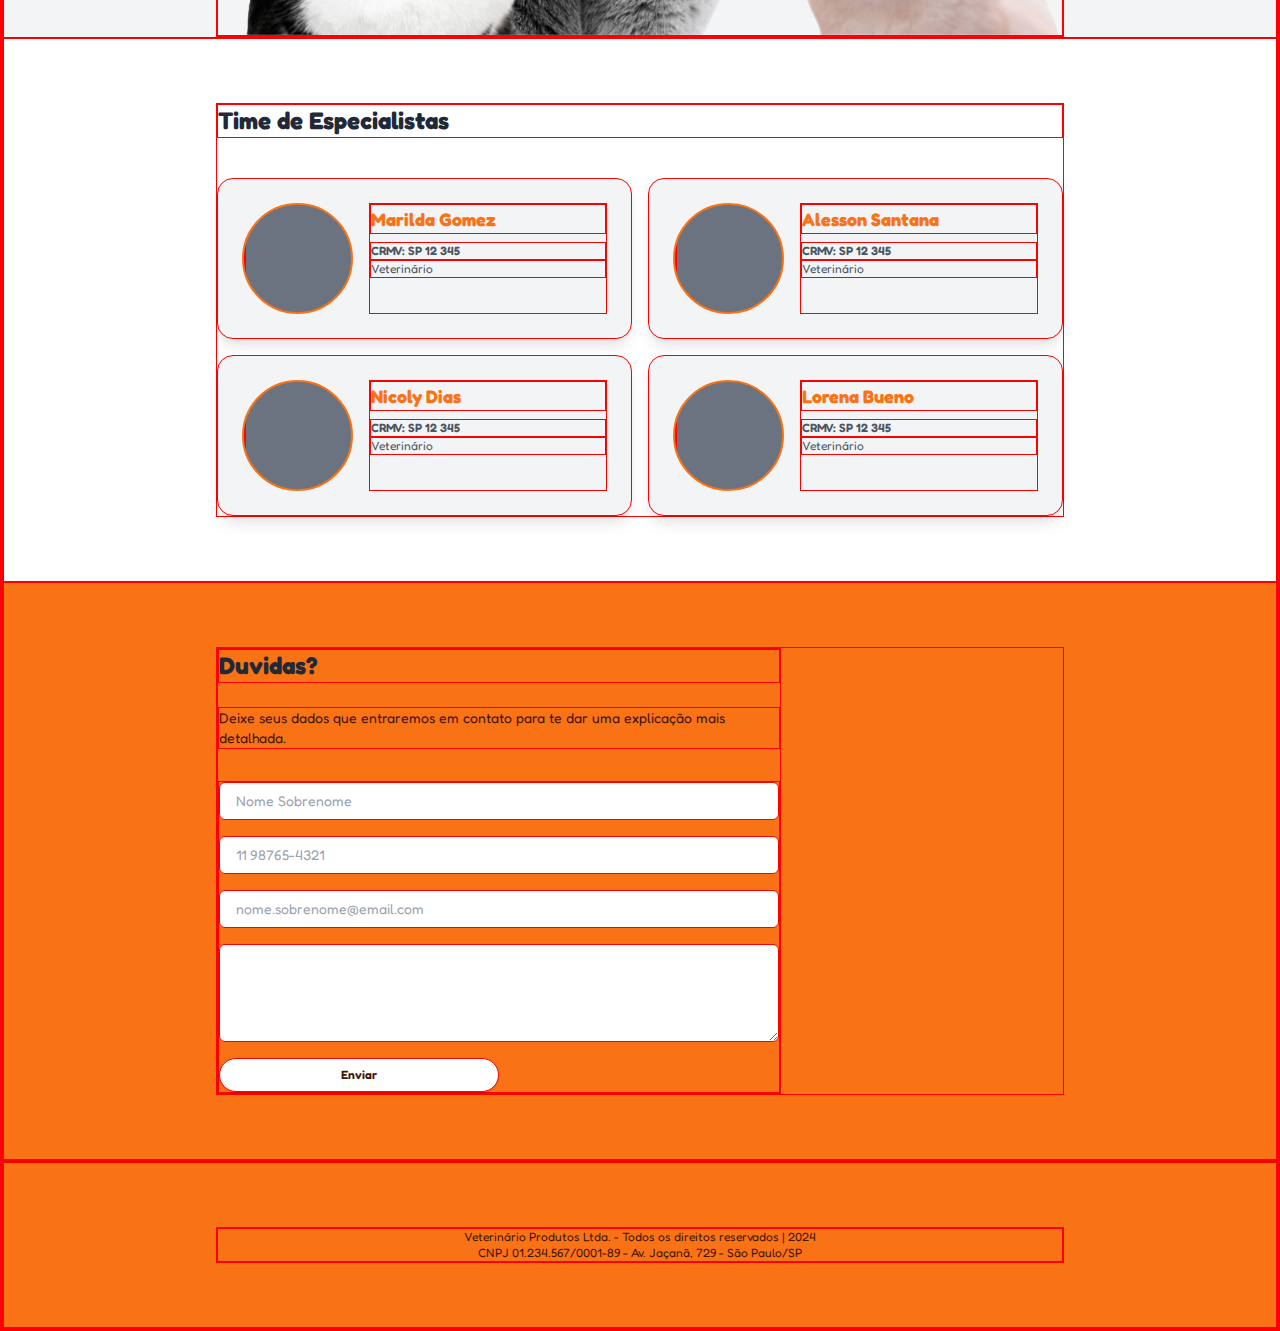
==== commit 1900e00f: "style: Responsividade para telas lg: "min-1024px"" ====
--- a/index.html
+++ b/index.html
@@ -13,11 +13,11 @@
 		<main class="w-full m-0 p-0 overflow-hidden pt-20">
 			<section id="banner" class="sessao">
 				<div class="conteudo">
-					<div class="my-4">
+					<div class="my-4 lg:w-5/6">
 						<h5 class="mb-4 text-orange-500">O melhor cuida para o seu pet</h5>
 						<h1 class="text-gray-800">Saúde, bem-estar e tudo de melhor qualidade para o seu melhor amigo</h1>
 						<p>Serviços veterinários de ponta e cuidados especiais para pets de todas as idades e tamanhos.</p>
-						<div class="flex justify-between w-full my-8">
+						<div class="flex justify-between w-full my-8 lg:w-4/6">
 							<button class="btn primario w-[49%]" type="submit"><a href="./src/pages/planos/">Escolha um Plano</a></button>
 							<button class="btn whatsapp w-[49%]" type="submit"><iconify-icon icon="ic:outline-whatsapp" class="text-lg mr-2"></iconify-icon>Fale Conosco</button>
 						</div>
@@ -25,12 +25,12 @@
 				</div>
 			</section>
 			<section id="sobre" class="sessao bg-azul-100">
-				<div class="conteudo mb-16">
-					<div class="">
+				<div class="conteudo mb-16 lg:grid-cols-2">
+					<div class="lg:flex lg:flex-col lg:my-auto">
 						<h2 class="w-5/6">Tudo o que você precisa para a saúde e felicidade do seu pet</h2>
 						<p>Somos a principal referência em cuidados veterinários, proporcionando serviços de qualidade excepcionais que garantam a saúde e o bem-estar dos pets, sempre com ética, empatia e um compromisso genuíno com cada animal e seu tutor.</p>
 					</div>
-					<div class="w-full mt-8">
+					<div class="w-full mt-8 lg:m-0">
 						<picture class="flex w-full m-auto aspect-square rounded-full">
 							<img id="caes-transp" class="w-full" src="./src/assets/img/caes-fundo-transparente.png" alt="" />
 						</picture>
@@ -38,7 +38,7 @@
 				</div>
 				<div class="conteudo">
 					<h2 class="">Nossos Serviços</h2>
-					<div id="servicos-slider" class="px-8 pb-12 pt-0 flex w-[130%] -ml-[15%] overflow-x-scroll">
+					<div id="servicos-slider" class="px-8 pb-12 pt-0 flex w-[130%] -ml-[15%] overflow-x-scroll scroll-oculto lg:w-[110%] lg:-ml-[5%] ">
 						<div class="box-servico">
 							<span class="coluna mb-8">
 								<h3 class="py-4 px-8 bg-orange-500">Pronto Socorro</h3>
@@ -88,17 +88,19 @@
 				</div>
 			</section>
 			<section id="encontre-unidade" class="sessao">
-				<div class="conteudo text-center">
-					<h2 class="">Encontre a unidade <strong class="text-orange-500">mais próxima de você!</strong></h2>
-				</div>
-				<div class="conteudo shadow-2xl p-8 rounded-2xl aspect-square bg-cover" style="background-image: url('./src/assets/img/consultorio-2.jpg')">
-					<div class="flex items-end h-full">
-						<span class="items-center w-full justify-between bg-white p-2 rounded-xl">
-							<input class="p-2 outline-0" type="search" name="unidades" id="unidades" value="" placeholder="Encontre uma unidade" />
-							<label for="unidades" class="p-2">
-								<iconify-icon icon="lucide:search" class="flex"></iconify-icon>
-							</label>
-						</span>
+				<div class="conteudo lg:w-3/6">
+					<div class="text-center">
+						<h2 class="">Encontre a unidade <strong class="text-orange-500">mais próxima de você!</strong></h2>
+					</div>
+					<div class="shadow-2xl p-8 rounded-2xl aspect-square bg-cover lg:aspect-video" style="background-image: url('./src/assets/img/consultorio-2.jpg')">
+						<div class="flex items-end h-full">
+							<span class="items-center w-full justify-between bg-white p-2 rounded-xl">
+								<input class="p-2 outline-0" type="search" name="unidades" id="unidades" value="" placeholder="Encontre uma unidade" />
+								<label for="unidades" class="p-2">
+									<iconify-icon icon="lucide:search" class="flex"></iconify-icon>
+								</label>
+							</span>
+						</div>
 					</div>
 				</div>
 			</section>
@@ -125,7 +127,7 @@
 								</tbody>
 							</table>
 						</div>
-						<div class="w-3/5 overflow-x-scroll">
+						<div class="w-3/5 overflow-x-scroll scroll-oculto">
 							<table class="w-full" border="0">
 								<thead class="">
 									<tr>
@@ -147,60 +149,58 @@
 					</div>
 					<a class="mt-8" href="./src/pages/planos/">Confira planos e valores</a>
 				</div>
-				<picture class="flex -mb-16 mt-16">
+				<picture class="flex -mb-16 mt-16 lg:w-4/6 lg:mx-auto">
 					<img class="" src="./src/assets/img/gatos-fundo-transparente.png" alt="" />
 				</picture>
 			</section>
 			<section class="sessao">
-				<div class="conteudo">
-					<div class="">
-						<h2 class="">Time de Especialistas</h2>
-						<span class="grid grid-cols-3 gap-4 shadow-lg p-6 rounded-2xl mb-8 bg-gray-100">
-							<picture class="flex rounded-full bg-gray-500 w-full aspect-square overflow-hidden border-2 border-orange-500">
-								<img class="object-cover" src="./src/assets/img/vet-01.jpg" alt="" />
-							</picture>
-							<div class="col-span-2">
-								<h3 class="text-orange-500">Marilda Gomez</h3>
-								<p class="text-xs font-semibold">CRMV: SP 12 345</p>
-								<p class="text-xs">Veterinário</p>
-							</div>
-						</span>
-						<span class="grid grid-cols-3 gap-4 shadow-lg p-6 rounded-2xl mb-8 bg-gray-100">
-							<picture class="flex rounded-full bg-gray-500 w-full aspect-square overflow-hidden border-2 border-orange-500">
-								<img class="object-cover" src="./src/assets/img/vet-02.jpg" alt="" />
-							</picture>
-							<div class="col-span-2">
-								<h3 class="text-orange-500">Alesson Santana</h3>
-								<p class="text-xs font-semibold">CRMV: SP 12 345</p>
-								<p class="text-xs">Veterinário</p>
-							</div>
-						</span>
-						<span class="grid grid-cols-3 gap-4 shadow-lg p-6 rounded-2xl mb-8 bg-gray-100">
-							<picture class="flex rounded-full bg-gray-500 w-full aspect-square overflow-hidden border-2 border-orange-500">
-								<img class="object-cover" src="./src/assets/img/vet-03.jpg" alt="" />
-							</picture>
-							<div class="col-span-2">
-								<h3 class="text-orange-500">Nicoly Dias</h3>
-								<p class="text-xs font-semibold">CRMV: SP 12 345</p>
-								<p class="text-xs">Veterinário</p>
-							</div>
-						</span>
-						<span class="grid grid-cols-3 gap-4 shadow-lg p-6 rounded-2xl bg-gray-100">
-							<picture class="flex rounded-full bg-gray-500 w-full aspect-square overflow-hidden border-2 border-orange-500">
-								<img class="object-cover" src="./src/assets/img/vet-04.jpg" alt="" />
-							</picture>
-							<div class="col-span-2">
-								<h3 class="text-orange-500">Lorena Bueno</h3>
-								<p class="text-xs font-semibold">CRMV: SP 12 345</p>
-								<p class="text-xs">Veterinário</p>
-							</div>
-						</span>
-					</div>
+				<div class="conteudo lg:grid-cols-2 lg:gap-4">
+					<h2 class="lg:col-span-2">Time de Especialistas</h2>
+					<span class="grid grid-cols-3 gap-4 shadow-lg p-6 rounded-2xl mb-8 bg-gray-100 lg:m-0">
+						<picture class="flex rounded-full bg-gray-500 w-full aspect-square overflow-hidden border-2 border-orange-500">
+							<img class="object-cover" src="./src/assets/img/vet-01.jpg" alt="" />
+						</picture>
+						<div class="col-span-2">
+							<h3 class="text-orange-500">Marilda Gomez</h3>
+							<p class="text-xs font-semibold">CRMV: SP 12 345</p>
+							<p class="text-xs">Veterinário</p>
+						</div>
+					</span>
+					<span class="grid grid-cols-3 gap-4 shadow-lg p-6 rounded-2xl mb-8 bg-gray-100 lg:m-0">
+						<picture class="flex rounded-full bg-gray-500 w-full aspect-square overflow-hidden border-2 border-orange-500">
+							<img class="object-cover" src="./src/assets/img/vet-02.jpg" alt="" />
+						</picture>
+						<div class="col-span-2">
+							<h3 class="text-orange-500">Alesson Santana</h3>
+							<p class="text-xs font-semibold">CRMV: SP 12 345</p>
+							<p class="text-xs">Veterinário</p>
+						</div>
+					</span>
+					<span class="grid grid-cols-3 gap-4 shadow-lg p-6 rounded-2xl mb-8 bg-gray-100 lg:m-0">
+						<picture class="flex rounded-full bg-gray-500 w-full aspect-square overflow-hidden border-2 border-orange-500">
+							<img class="object-cover" src="./src/assets/img/vet-03.jpg" alt="" />
+						</picture>
+						<div class="col-span-2">
+							<h3 class="text-orange-500">Nicoly Dias</h3>
+							<p class="text-xs font-semibold">CRMV: SP 12 345</p>
+							<p class="text-xs">Veterinário</p>
+						</div>
+					</span>
+					<span class="grid grid-cols-3 gap-4 shadow-lg p-6 rounded-2xl bg-gray-100 lg:m-0">
+						<picture class="flex rounded-full bg-gray-500 w-full aspect-square overflow-hidden border-2 border-orange-500">
+							<img class="object-cover" src="./src/assets/img/vet-04.jpg" alt="" />
+						</picture>
+						<div class="col-span-2">
+							<h3 class="text-orange-500">Lorena Bueno</h3>
+							<p class="text-xs font-semibold">CRMV: SP 12 345</p>
+							<p class="text-xs">Veterinário</p>
+						</div>
+					</span>
 				</div>
 			</section>
 			<section class="sessao bg-orange-500">
 				<div class="conteudo">
-					<div class="text-orange-950">
+					<div class="text-orange-950 lg:w-4/6">
 						<h2 class="">Duvidas?</h2>
 						<p class="mb-8">Deixe seus dados que entraremos em contato para te dar uma explicação mais detalhada.</p>
 						<form class="grid gap-4" action="" method="get" accept-charset="utf-8">
@@ -208,7 +208,7 @@
 							<input class="rounded-md py-2 px-4" type="text" name="" id="" value="" placeholder="11 98765-4321" />
 							<input class="rounded-md py-2 px-4" type="text" name="" id="" value="" placeholder="nome.sobrenome@email.com" />
 							<textarea class="rounded-md py-2 px-4" rows="4" cols="50"></textarea>
-							<input class="btn w-3/6 branco" type="submit" name="" id="" value="Enviar" />
+							<input class="btn w-3/6 branco lg:btn-xs" type="submit" name="" id="" value="Enviar" />
 						</form>
 					</div>
 				</div>
--- a/src/assets/css/output.css
+++ b/src/assets/css/output.css
@@ -567,8 +567,8 @@
 
 body{
   font-family: Fredoka, sans-serif;
-  font-size: 1rem;
-  line-height: 1.5rem;
+  font-size: 0.875rem;
+  line-height: 1.25rem;
   --tw-text-opacity: 1;
   color: rgb(75 85 99 / var(--tw-text-opacity));
 }
@@ -678,6 +678,12 @@
   width: 83.333333%;
 }
 
+@media (min-width: 1024px){
+  .conteudo{
+    width: 66.666667%;
+  }
+}
+
 .coluna{
   display: flex;
   flex-direction: column;
@@ -693,10 +699,7 @@
   align-items: center;
   justify-content: center;
   border-radius: 9999px;
-  padding-top: 1rem;
-  padding-bottom: 1rem;
-  padding-left: 1.5rem;
-  padding-right: 1.5rem;
+  padding: 1rem;
   text-align: center;
   font-size: 0.875rem;
   line-height: 1.25rem;
@@ -851,6 +854,23 @@
   padding-right: 0px;
 }
 
+.scroll-oculto::-webkit-scrollbar{
+  display: none;
+  height: 0.25rem;
+  border-radius: 9999px;
+}
+
+@media (min-width: 640px){
+  .scroll-oculto::-webkit-scrollbar{
+    display: block;
+  }
+}
+
+.scroll-oculto::-webkit-scrollbar-thumb{
+  --tw-bg-opacity: 1;
+  background-color: rgb(249 115 22 / var(--tw-bg-opacity));
+}
+
 .invisible{
   visibility: hidden;
 }
@@ -1000,6 +1020,10 @@
   margin-bottom: 4rem;
 }
 
+.mb-56{
+  margin-bottom: 14rem;
+}
+
 .flex{
   display: flex;
 }
@@ -1091,6 +1115,14 @@
 
 .w-\[49\%\]{
   width: 49%;
+}
+
+.w-1\/5{
+  width: 20%;
+}
+
+.w-4{
+  width: 1rem;
 }
 
 .min-w-\[320px\]{
@@ -1120,6 +1152,14 @@
   grid-template-columns: repeat(3, minmax(0, 1fr));
 }
 
+.grid-cols-4{
+  grid-template-columns: repeat(4, minmax(0, 1fr));
+}
+
+.grid-cols-1{
+  grid-template-columns: repeat(1, minmax(0, 1fr));
+}
+
 .flex-row{
   flex-direction: row;
 }
@@ -1158,6 +1198,10 @@
 
 .gap-8{
   gap: 2rem;
+}
+
+.gap-16{
+  gap: 4rem;
 }
 
 .gap-y-4{
@@ -1550,9 +1594,278 @@
 }
 
 * {
-  //border: 1px solid red;
+  border: 1px solid red;
 }
 
 .img-transp-sombra {
   filter: drop-shadow(0 2rem 1rem rgba(0, 0, 0, 0.2));
 }
+
+@media (min-width: 1024px){
+  .lg\:btn-xs{
+    display: flex;
+    align-items: center;
+    justify-content: center;
+    border-radius: 9999px;
+    padding-top: 0.5rem;
+    padding-bottom: 0.5rem;
+    padding-left: 0.75rem;
+    padding-right: 0.75rem;
+    text-align: center;
+    font-size: 0.75rem;
+    line-height: 1rem;
+    font-weight: 600;
+    --tw-shadow: 0 1px 3px 0 rgb(0 0 0 / 0.1), 0 1px 2px -1px rgb(0 0 0 / 0.1);
+    --tw-shadow-colored: 0 1px 3px 0 var(--tw-shadow-color), 0 1px 2px -1px var(--tw-shadow-color);
+    box-shadow: var(--tw-ring-offset-shadow, 0 0 #0000), var(--tw-ring-shadow, 0 0 #0000), var(--tw-shadow);
+  }
+
+  .lg\:absolute{
+    position: absolute;
+  }
+
+  .lg\:relative{
+    position: relative;
+  }
+
+  .lg\:bottom-0{
+    bottom: 0px;
+  }
+
+  .lg\:col-span-4{
+    grid-column: span 4 / span 4;
+  }
+
+  .lg\:col-span-2{
+    grid-column: span 2 / span 2;
+  }
+
+  .lg\:col-span-3{
+    grid-column: span 3 / span 3;
+  }
+
+  .lg\:col-span-6{
+    grid-column: span 6 / span 6;
+  }
+
+  .lg\:m-0{
+    margin: 0px;
+  }
+
+  .lg\:my-auto{
+    margin-top: auto;
+    margin-bottom: auto;
+  }
+
+  .lg\:mx-auto{
+    margin-left: auto;
+    margin-right: auto;
+  }
+
+  .lg\:-ml-\[15\%\]{
+    margin-left: -15%;
+  }
+
+  .lg\:-ml-\[5\%\]{
+    margin-left: -5%;
+  }
+
+  .lg\:mt-32{
+    margin-top: 8rem;
+  }
+
+  .lg\:mt-60{
+    margin-top: 15rem;
+  }
+
+  .lg\:mt-0{
+    margin-top: 0px;
+  }
+
+  .lg\:mb-0{
+    margin-bottom: 0px;
+  }
+
+  .lg\:mb-32{
+    margin-bottom: 8rem;
+  }
+
+  .lg\:mb-60{
+    margin-bottom: 15rem;
+  }
+
+  .lg\:mb-56{
+    margin-bottom: 14rem;
+  }
+
+  .lg\:mb-20{
+    margin-bottom: 5rem;
+  }
+
+  .lg\:mb-12{
+    margin-bottom: 3rem;
+  }
+
+  .lg\:mb-16{
+    margin-bottom: 4rem;
+  }
+
+  .lg\:-ml-\[10\%\]{
+    margin-left: -10%;
+  }
+
+  .lg\:-ml-\[4\%\]{
+    margin-left: -4%;
+  }
+
+  .lg\:block{
+    display: block;
+  }
+
+  .lg\:flex{
+    display: flex;
+  }
+
+  .lg\:grid{
+    display: grid;
+  }
+
+  .lg\:aspect-video{
+    aspect-ratio: 16 / 9;
+  }
+
+  .lg\:w-4{
+    width: 1rem;
+  }
+
+  .lg\:w-4\/12{
+    width: 33.333333%;
+  }
+
+  .lg\:w-5\/6{
+    width: 83.333333%;
+  }
+
+  .lg\:w-3\/6{
+    width: 50%;
+  }
+
+  .lg\:w-5{
+    width: 1.25rem;
+  }
+
+  .lg\:w-4\/6{
+    width: 66.666667%;
+  }
+
+  .lg\:w-\[130\%\]{
+    width: 130%;
+  }
+
+  .lg\:w-\[110\%\]{
+    width: 110%;
+  }
+
+  .lg\:w-2\/5{
+    width: 40%;
+  }
+
+  .lg\:w-1\/5{
+    width: 20%;
+  }
+
+  .lg\:w-4\/5{
+    width: 80%;
+  }
+
+  .lg\:w-3{
+    width: 0.75rem;
+  }
+
+  .lg\:w-\[120\%\]{
+    width: 120%;
+  }
+
+  .lg\:w-full{
+    width: 100%;
+  }
+
+  .lg\:w-2\/3{
+    width: 66.666667%;
+  }
+
+  .lg\:w-2\/4{
+    width: 50%;
+  }
+
+  .lg\:w-6\/12{
+    width: 50%;
+  }
+
+  .lg\:w-5\/12{
+    width: 41.666667%;
+  }
+
+  .lg\:grid-cols-2{
+    grid-template-columns: repeat(2, minmax(0, 1fr));
+  }
+
+  .lg\:grid-cols-3{
+    grid-template-columns: repeat(3, minmax(0, 1fr));
+  }
+
+  .lg\:grid-cols-4{
+    grid-template-columns: repeat(4, minmax(0, 1fr));
+  }
+
+  .lg\:grid-cols-6{
+    grid-template-columns: repeat(6, minmax(0, 1fr));
+  }
+
+  .lg\:grid-cols-1{
+    grid-template-columns: repeat(1, minmax(0, 1fr));
+  }
+
+  .lg\:flex-col{
+    flex-direction: column;
+  }
+
+  .lg\:justify-center{
+    justify-content: center;
+  }
+
+  .lg\:gap-4{
+    gap: 1rem;
+  }
+
+  .lg\:gap-8{
+    gap: 2rem;
+  }
+
+  .lg\:gap-0{
+    gap: 0px;
+  }
+
+  .lg\:gap-y-8{
+    row-gap: 2rem;
+  }
+
+  .lg\:gap-x-8{
+    -moz-column-gap: 2rem;
+         column-gap: 2rem;
+  }
+
+  .lg\:gap-x-0{
+    -moz-column-gap: 0px;
+         column-gap: 0px;
+  }
+
+  .lg\:gap-y-0{
+    row-gap: 0px;
+  }
+
+  .lg\:text-base{
+    font-size: 1rem;
+    line-height: 1.5rem;
+  }
+}
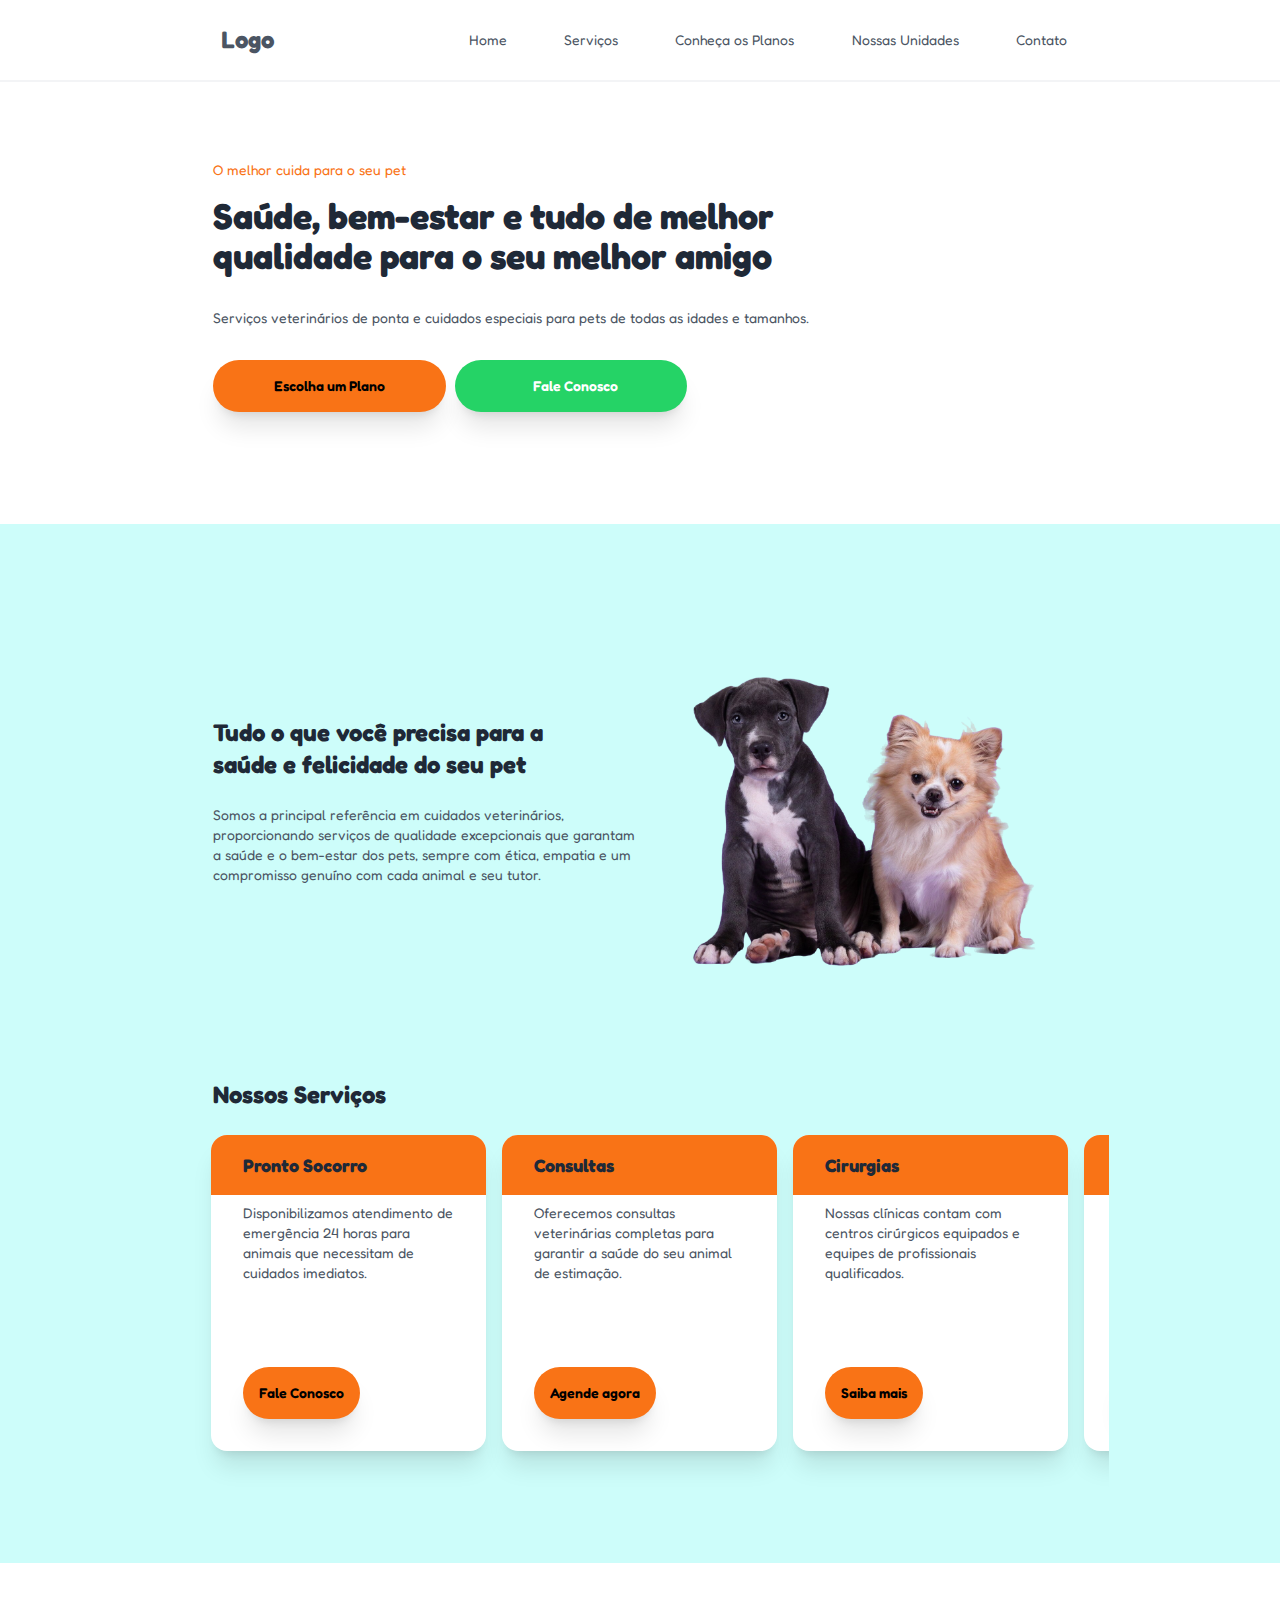
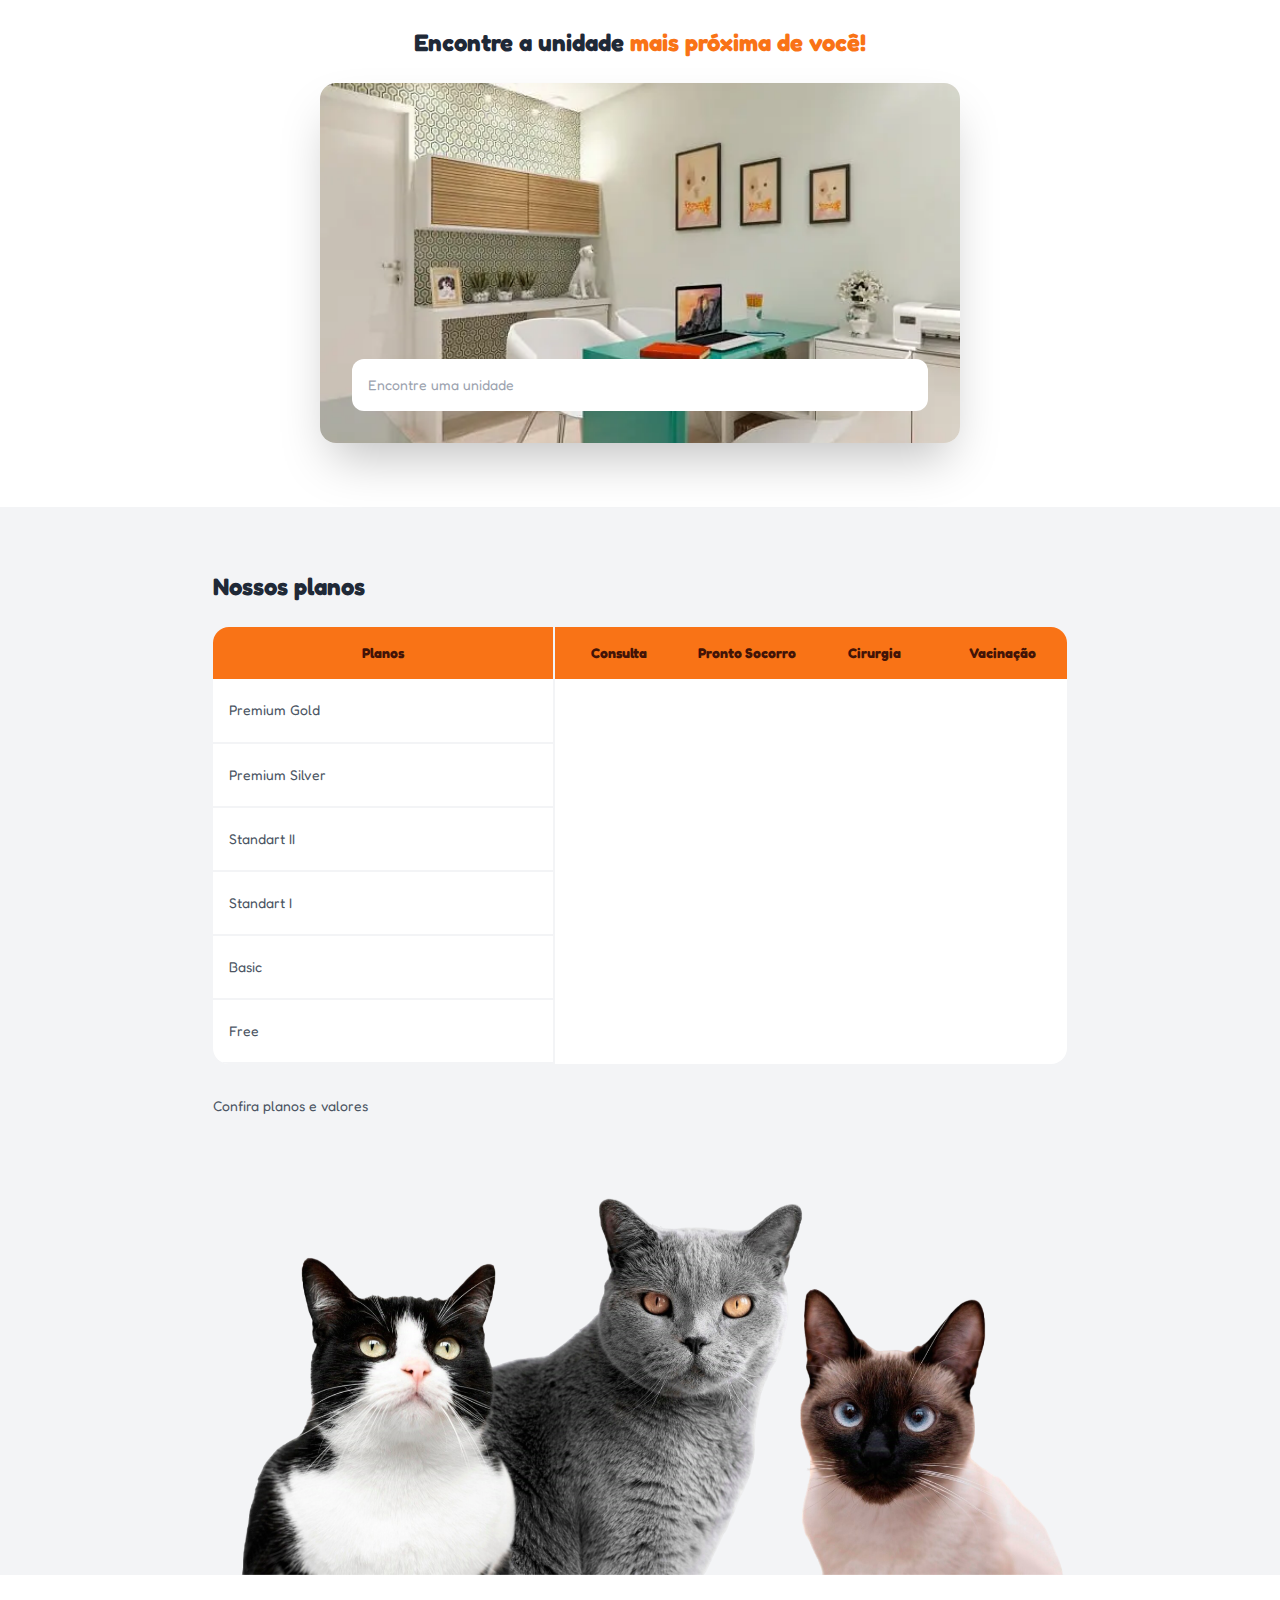
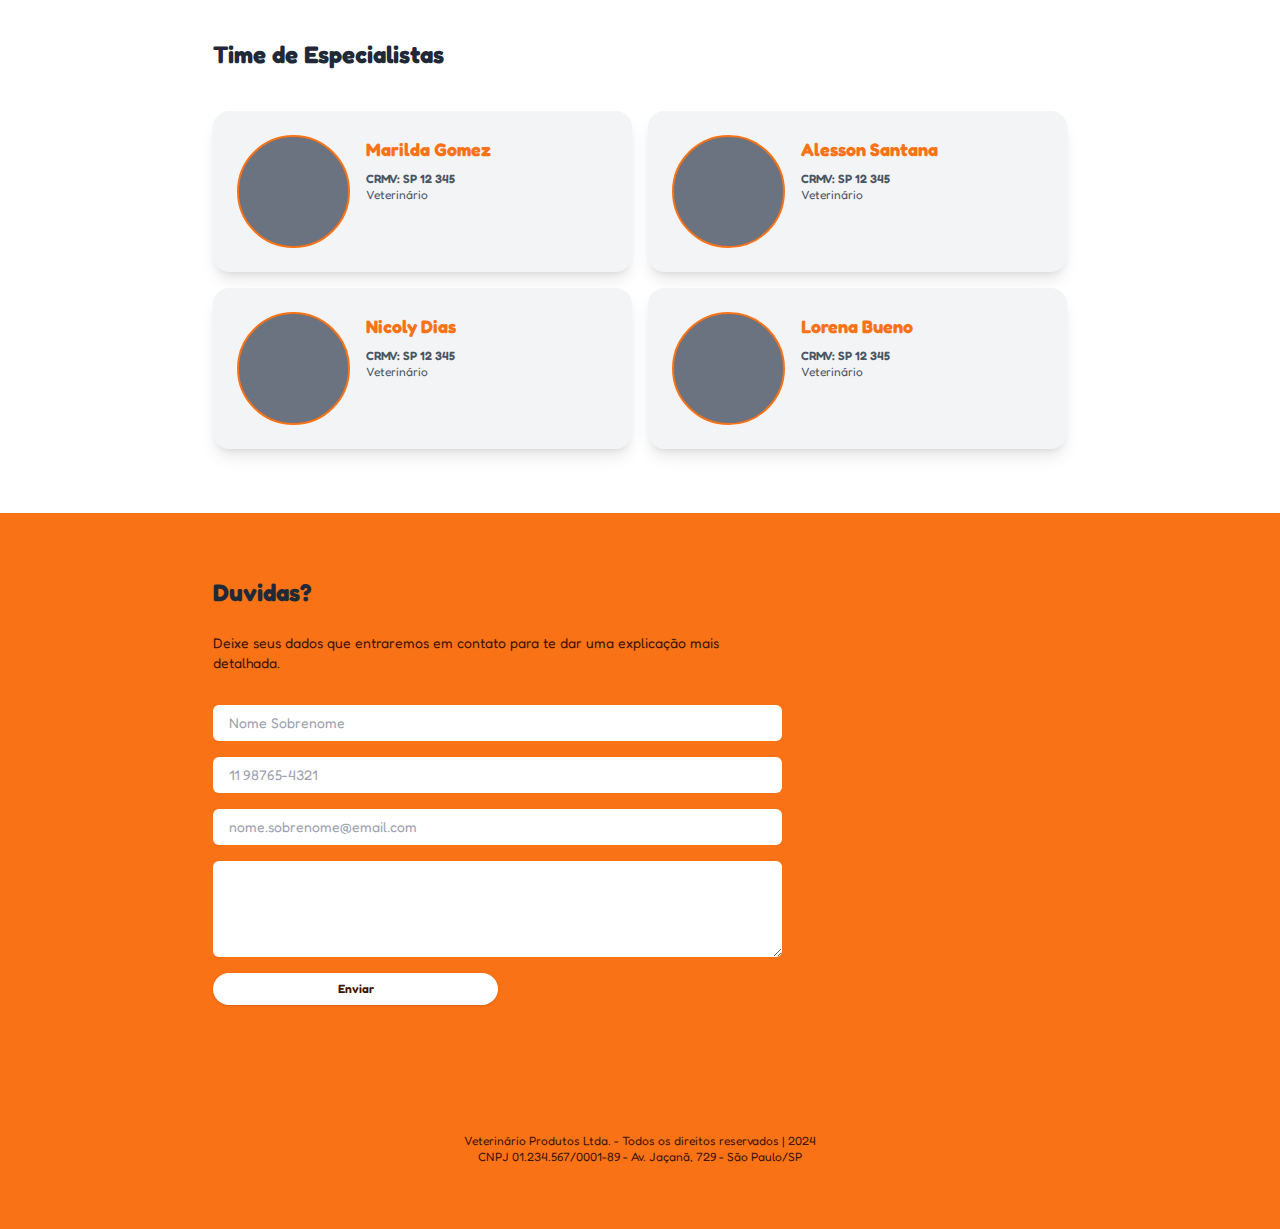
==== commit 0783ec3a: "style: Menu Responsivo para lg: "min-1024px"" ====
--- a/index.html
+++ b/index.html
@@ -92,7 +92,7 @@
 					<div class="text-center">
 						<h2 class="">Encontre a unidade <strong class="text-orange-500">mais próxima de você!</strong></h2>
 					</div>
-					<div class="shadow-2xl p-8 rounded-2xl aspect-square bg-cover lg:aspect-video" style="background-image: url('./src/assets/img/consultorio-2.jpg')">
+					<div class="shadow-2xl p-8 rounded-2xl aspect-square bg-cover lg:aspect-video lg:bg-center" style="background-image: url('./src/assets/img/consultorio-2.jpg')">
 						<div class="flex items-end h-full">
 							<span class="items-center w-full justify-between bg-white p-2 rounded-xl">
 								<input class="p-2 outline-0" type="search" name="unidades" id="unidades" value="" placeholder="Encontre uma unidade" />
--- a/src/assets/css/output.css
+++ b/src/assets/css/output.css
@@ -919,6 +919,10 @@
   grid-column: span 3 / span 3;
 }
 
+.col-span-7{
+  grid-column: span 7 / span 7;
+}
+
 .m-0{
   margin: 0px;
 }
@@ -1020,10 +1024,6 @@
   margin-bottom: 4rem;
 }
 
-.mb-56{
-  margin-bottom: 14rem;
-}
-
 .flex{
   display: flex;
 }
@@ -1115,14 +1115,6 @@
 
 .w-\[49\%\]{
   width: 49%;
-}
-
-.w-1\/5{
-  width: 20%;
-}
-
-.w-4{
-  width: 1rem;
 }
 
 .min-w-\[320px\]{
@@ -1144,6 +1136,10 @@
   transform: translate(var(--tw-translate-x), var(--tw-translate-y)) rotate(var(--tw-rotate)) skewX(var(--tw-skew-x)) skewY(var(--tw-skew-y)) scaleX(var(--tw-scale-x)) scaleY(var(--tw-scale-y));
 }
 
+.grid-cols-10{
+  grid-template-columns: repeat(10, minmax(0, 1fr));
+}
+
 .grid-cols-2{
   grid-template-columns: repeat(2, minmax(0, 1fr));
 }
@@ -1152,14 +1148,6 @@
   grid-template-columns: repeat(3, minmax(0, 1fr));
 }
 
-.grid-cols-4{
-  grid-template-columns: repeat(4, minmax(0, 1fr));
-}
-
-.grid-cols-1{
-  grid-template-columns: repeat(1, minmax(0, 1fr));
-}
-
 .flex-row{
   flex-direction: row;
 }
@@ -1192,16 +1180,16 @@
   justify-content: space-between;
 }
 
+.gap-16{
+  gap: 4rem;
+}
+
 .gap-4{
   gap: 1rem;
 }
 
 .gap-8{
   gap: 2rem;
-}
-
-.gap-16{
-  gap: 4rem;
 }
 
 .gap-y-4{
@@ -1594,7 +1582,7 @@
 }
 
 * {
-  border: 1px solid red;
+  //border: 1px solid red;
 }
 
 .img-transp-sombra {
@@ -1632,10 +1620,6 @@
     bottom: 0px;
   }
 
-  .lg\:col-span-4{
-    grid-column: span 4 / span 4;
-  }
-
   .lg\:col-span-2{
     grid-column: span 2 / span 2;
   }
@@ -1644,12 +1628,13 @@
     grid-column: span 3 / span 3;
   }
 
-  .lg\:col-span-6{
-    grid-column: span 6 / span 6;
-  }
-
   .lg\:m-0{
     margin: 0px;
+  }
+
+  .lg\:mx-auto{
+    margin-left: auto;
+    margin-right: auto;
   }
 
   .lg\:my-auto{
@@ -1657,67 +1642,14 @@
     margin-bottom: auto;
   }
 
-  .lg\:mx-auto{
-    margin-left: auto;
-    margin-right: auto;
-  }
-
-  .lg\:-ml-\[15\%\]{
-    margin-left: -15%;
-  }
-
   .lg\:-ml-\[5\%\]{
     margin-left: -5%;
   }
 
-  .lg\:mt-32{
-    margin-top: 8rem;
-  }
-
-  .lg\:mt-60{
-    margin-top: 15rem;
-  }
-
-  .lg\:mt-0{
-    margin-top: 0px;
-  }
-
-  .lg\:mb-0{
-    margin-bottom: 0px;
-  }
-
-  .lg\:mb-32{
-    margin-bottom: 8rem;
-  }
-
-  .lg\:mb-60{
-    margin-bottom: 15rem;
-  }
-
-  .lg\:mb-56{
-    margin-bottom: 14rem;
-  }
-
-  .lg\:mb-20{
-    margin-bottom: 5rem;
-  }
-
   .lg\:mb-12{
     margin-bottom: 3rem;
   }
 
-  .lg\:mb-16{
-    margin-bottom: 4rem;
-  }
-
-  .lg\:-ml-\[10\%\]{
-    margin-left: -10%;
-  }
-
-  .lg\:-ml-\[4\%\]{
-    margin-left: -4%;
-  }
-
   .lg\:block{
     display: block;
   }
@@ -1730,80 +1662,44 @@
     display: grid;
   }
 
+  .lg\:hidden{
+    display: none;
+  }
+
   .lg\:aspect-video{
     aspect-ratio: 16 / 9;
   }
 
-  .lg\:w-4{
-    width: 1rem;
-  }
-
-  .lg\:w-4\/12{
-    width: 33.333333%;
+  .lg\:w-3\/6{
+    width: 50%;
+  }
+
+  .lg\:w-4\/6{
+    width: 66.666667%;
+  }
+
+  .lg\:w-5\/12{
+    width: 41.666667%;
   }
 
   .lg\:w-5\/6{
     width: 83.333333%;
   }
 
-  .lg\:w-3\/6{
-    width: 50%;
-  }
-
-  .lg\:w-5{
-    width: 1.25rem;
-  }
-
-  .lg\:w-4\/6{
-    width: 66.666667%;
-  }
-
-  .lg\:w-\[130\%\]{
-    width: 130%;
-  }
-
   .lg\:w-\[110\%\]{
     width: 110%;
   }
 
-  .lg\:w-2\/5{
-    width: 40%;
-  }
-
-  .lg\:w-1\/5{
-    width: 20%;
-  }
-
-  .lg\:w-4\/5{
-    width: 80%;
-  }
-
-  .lg\:w-3{
-    width: 0.75rem;
-  }
-
-  .lg\:w-\[120\%\]{
-    width: 120%;
-  }
-
   .lg\:w-full{
     width: 100%;
   }
 
-  .lg\:w-2\/3{
-    width: 66.666667%;
-  }
-
-  .lg\:w-2\/4{
-    width: 50%;
-  }
-
-  .lg\:w-6\/12{
-    width: 50%;
-  }
-
-  .lg\:w-5\/12{
-    width: 41.666667%;
+  .lg\:w-\[210\%\]{
+    width: 210%;
+  }
+
+  .lg\:grid-cols-1{
+    grid-template-columns: repeat(1, minmax(0, 1fr));
   }
 
   .lg\:grid-cols-2{
@@ -1814,45 +1710,12 @@
     grid-template-columns: repeat(3, minmax(0, 1fr));
   }
 
-  .lg\:grid-cols-4{
-    grid-template-columns: repeat(4, minmax(0, 1fr));
-  }
-
-  .lg\:grid-cols-6{
-    grid-template-columns: repeat(6, minmax(0, 1fr));
-  }
-
-  .lg\:grid-cols-1{
-    grid-template-columns: repeat(1, minmax(0, 1fr));
-  }
-
   .lg\:flex-col{
     flex-direction: column;
   }
 
-  .lg\:justify-center{
-    justify-content: center;
-  }
-
   .lg\:gap-4{
     gap: 1rem;
-  }
-
-  .lg\:gap-8{
-    gap: 2rem;
-  }
-
-  .lg\:gap-0{
-    gap: 0px;
-  }
-
-  .lg\:gap-y-8{
-    row-gap: 2rem;
-  }
-
-  .lg\:gap-x-8{
-    -moz-column-gap: 2rem;
-         column-gap: 2rem;
   }
 
   .lg\:gap-x-0{
@@ -1860,12 +1723,33 @@
          column-gap: 0px;
   }
 
-  .lg\:gap-y-0{
-    row-gap: 0px;
+  .lg\:gap-y-8{
+    row-gap: 2rem;
+  }
+
+  .lg\:gap-y-16{
+    row-gap: 4rem;
+  }
+
+  .lg\:gap-y-20{
+    row-gap: 5rem;
+  }
+
+  .lg\:gap-y-24{
+    row-gap: 6rem;
+  }
+
+  .lg\:bg-center{
+    background-position: center;
   }
 
   .lg\:text-base{
     font-size: 1rem;
     line-height: 1.5rem;
   }
-}
+
+  .lg\:text-xs{
+    font-size: 0.75rem;
+    line-height: 1rem;
+  }
+}
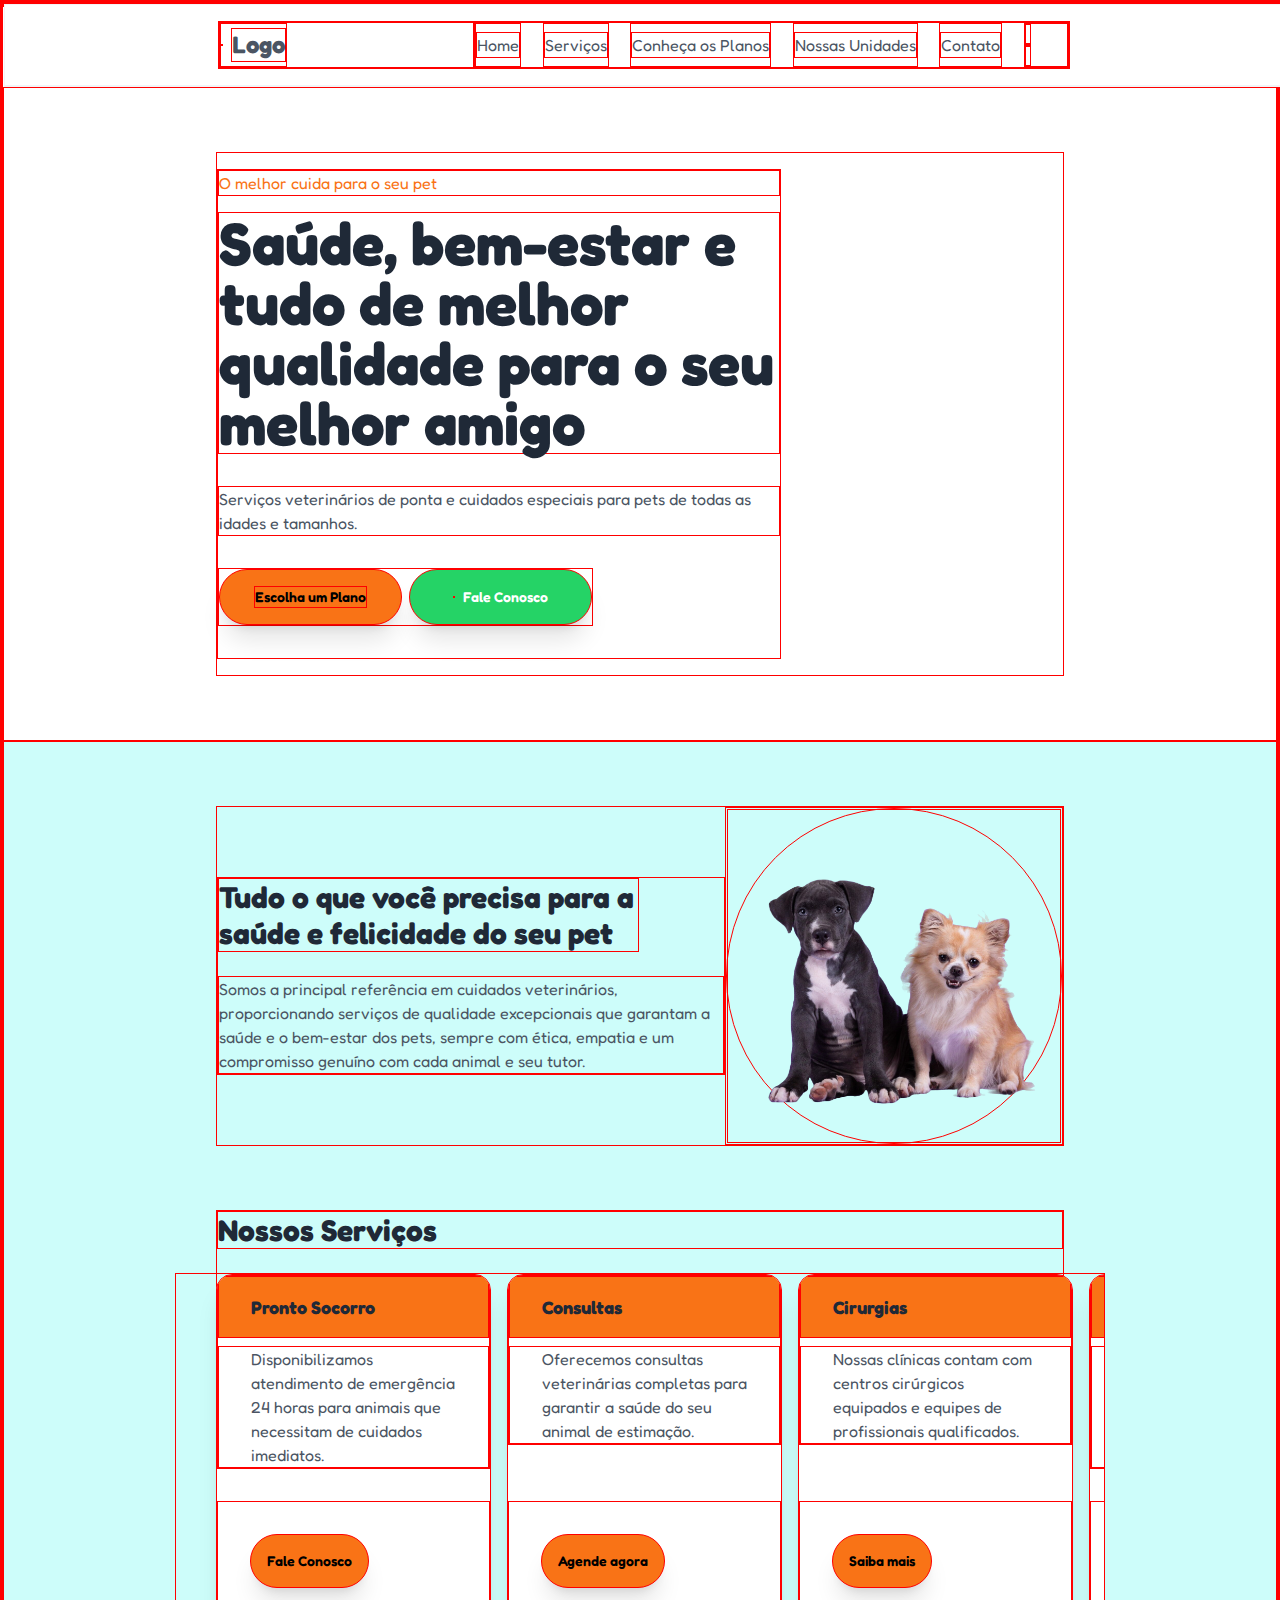
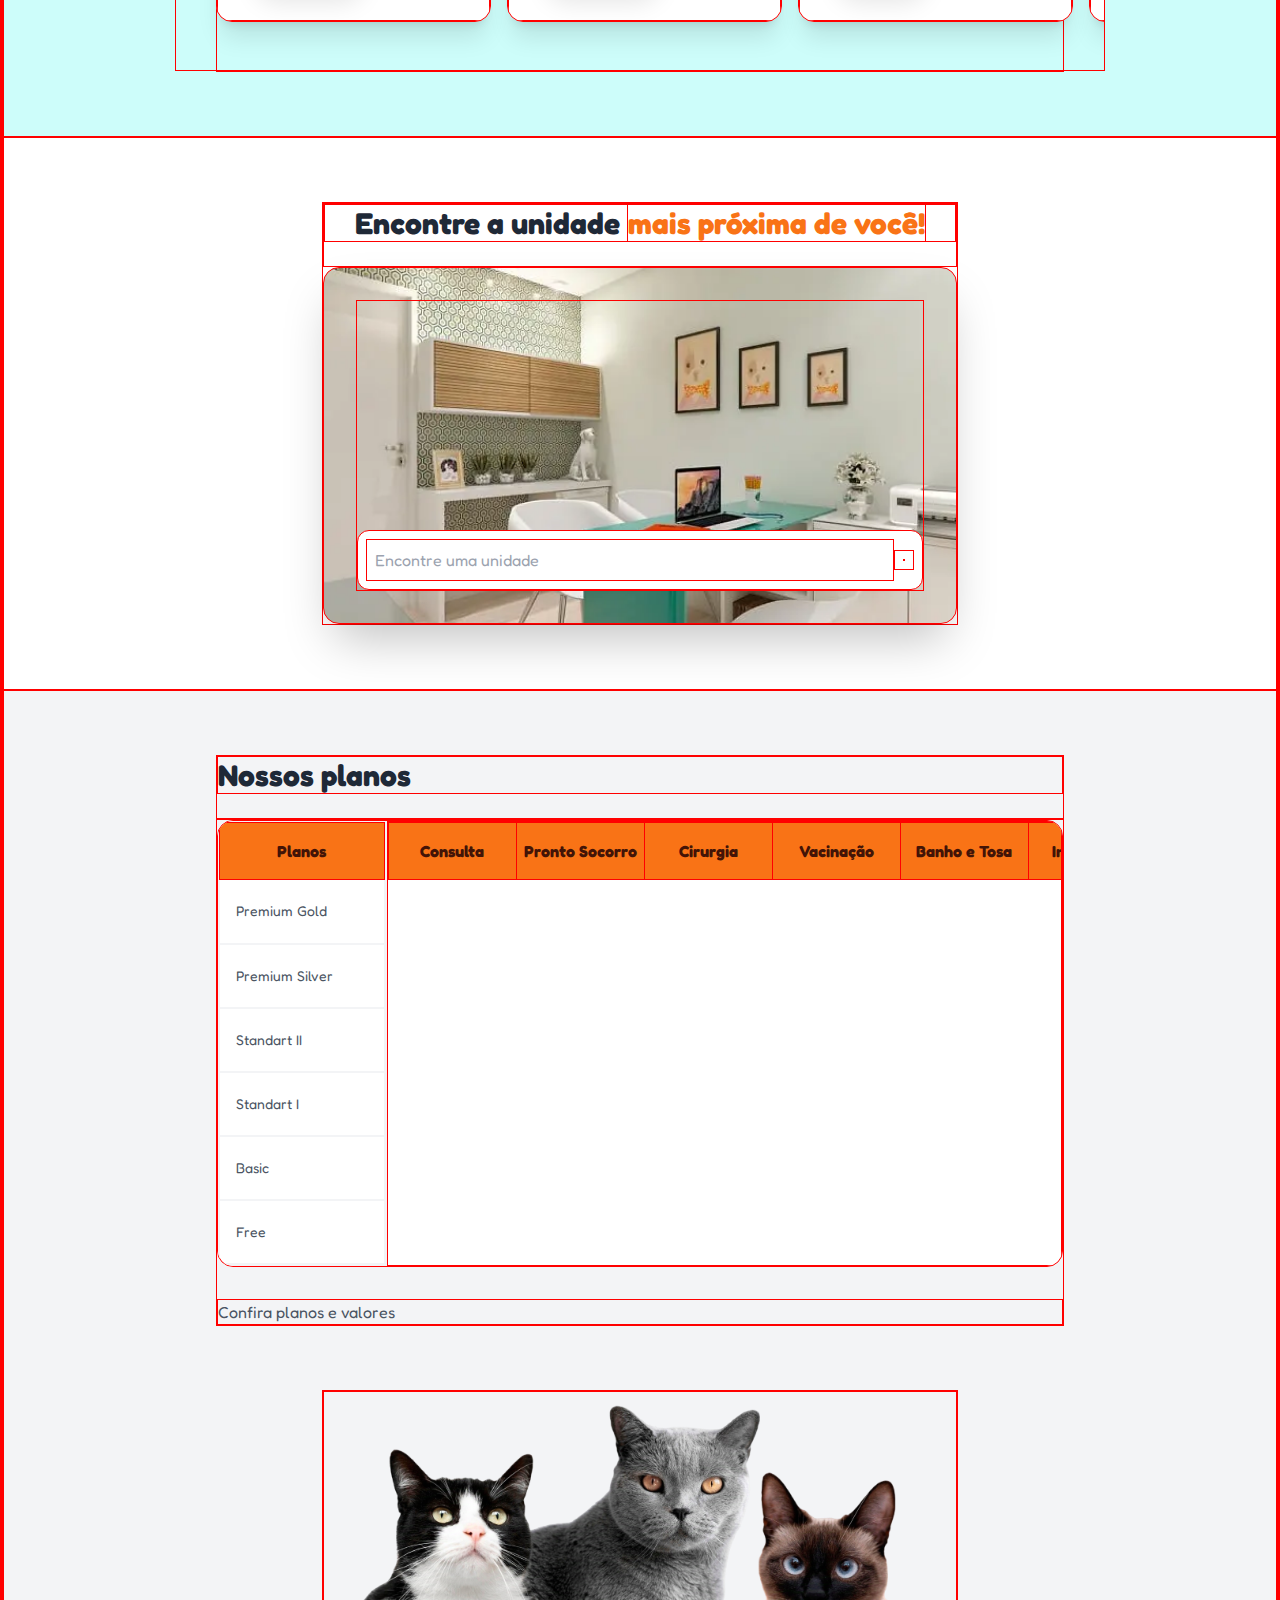
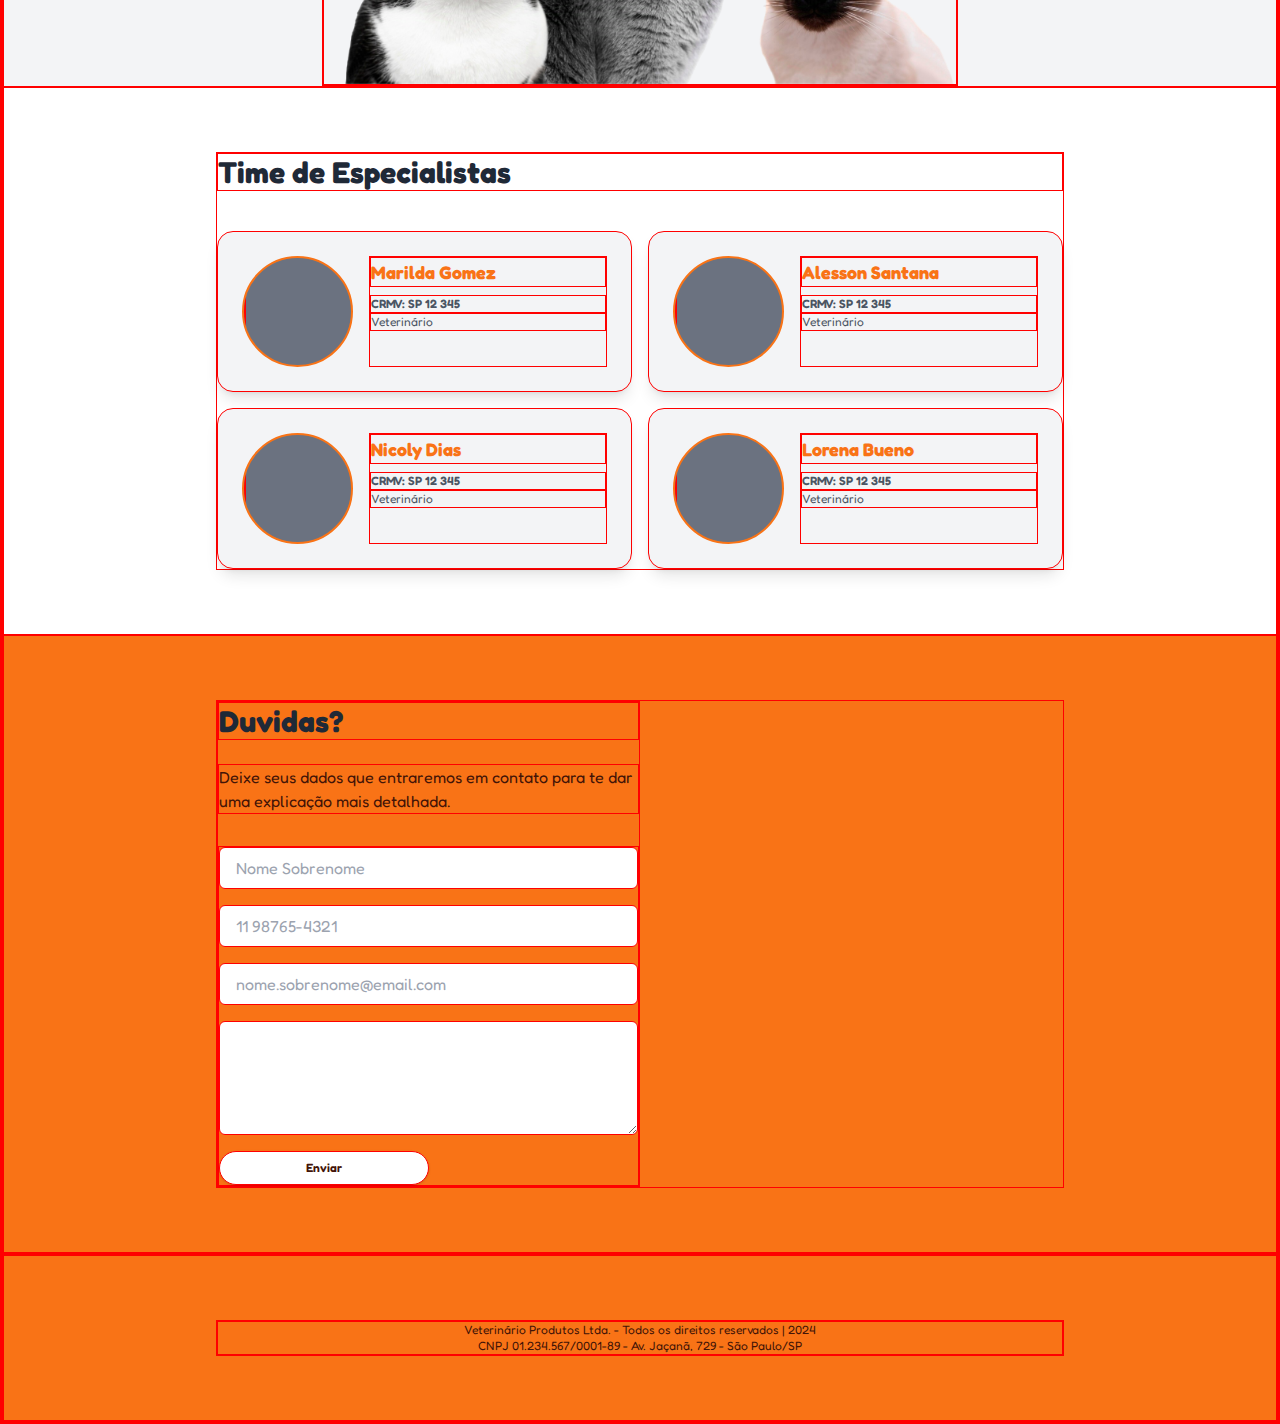
==== commit 75b4b9d8: "style: Ajuste de layput responsivo para xl: "min-1280px"" ====
--- a/index.html
+++ b/index.html
@@ -13,7 +13,7 @@
 		<main class="w-full m-0 p-0 overflow-hidden pt-20">
 			<section id="banner" class="sessao">
 				<div class="conteudo">
-					<div class="my-4 lg:w-5/6">
+					<div class="my-4 lg:w-5/6 xl:w-4/6">
 						<h5 class="mb-4 text-orange-500">O melhor cuida para o seu pet</h5>
 						<h1 class="text-gray-800">Saúde, bem-estar e tudo de melhor qualidade para o seu melhor amigo</h1>
 						<p>Serviços veterinários de ponta e cuidados especiais para pets de todas as idades e tamanhos.</p>
@@ -25,12 +25,12 @@
 				</div>
 			</section>
 			<section id="sobre" class="sessao bg-azul-100">
-				<div class="conteudo mb-16 lg:grid-cols-2">
-					<div class="lg:flex lg:flex-col lg:my-auto">
+				<div class="conteudo mb-16 lg:grid-cols-2 xl:grid-cols-5">
+					<div class="lg:flex lg:flex-col lg:my-auto xl:col-span-3">
 						<h2 class="w-5/6">Tudo o que você precisa para a saúde e felicidade do seu pet</h2>
 						<p>Somos a principal referência em cuidados veterinários, proporcionando serviços de qualidade excepcionais que garantam a saúde e o bem-estar dos pets, sempre com ética, empatia e um compromisso genuíno com cada animal e seu tutor.</p>
 					</div>
-					<div class="w-full mt-8 lg:m-0">
+					<div class="w-full mt-8 lg:m-0 xl:col-span-2">
 						<picture class="flex w-full m-auto aspect-square rounded-full">
 							<img id="caes-transp" class="w-full" src="./src/assets/img/caes-fundo-transparente.png" alt="" />
 						</picture>
@@ -95,7 +95,7 @@
 					<div class="shadow-2xl p-8 rounded-2xl aspect-square bg-cover lg:aspect-video lg:bg-center" style="background-image: url('./src/assets/img/consultorio-2.jpg')">
 						<div class="flex items-end h-full">
 							<span class="items-center w-full justify-between bg-white p-2 rounded-xl">
-								<input class="p-2 outline-0" type="search" name="unidades" id="unidades" value="" placeholder="Encontre uma unidade" />
+								<input class="p-2 outline-0 w-full" type="search" name="unidades" id="unidades" value="" placeholder="Encontre uma unidade" />
 								<label for="unidades" class="p-2">
 									<iconify-icon icon="lucide:search" class="flex"></iconify-icon>
 								</label>
@@ -110,7 +110,7 @@
 				</div>
 				<div class="conteudo">
 					<div class="bg-white w-full flex overflow-hidden rounded-2xl">
-						<div class="w-2/5 border-r-2 border-gray-100">
+						<div class="w-2/5 border-r-2 border-gray-100 xl:w-1/5">
 							<table class="w-full" border="0">
 								<thead class="">
 									<tr>
@@ -127,7 +127,7 @@
 								</tbody>
 							</table>
 						</div>
-						<div class="w-3/5 overflow-x-scroll scroll-oculto">
+						<div class="w-3/5 overflow-x-scroll scroll-oculto xl:w-4/5">
 							<table class="w-full" border="0">
 								<thead class="">
 									<tr>
@@ -149,7 +149,7 @@
 					</div>
 					<a class="mt-8" href="./src/pages/planos/">Confira planos e valores</a>
 				</div>
-				<picture class="flex -mb-16 mt-16 lg:w-4/6 lg:mx-auto">
+				<picture class="flex -mb-16 mt-16 lg:w-4/6 lg:mx-auto xl:w-3/6">
 					<img class="" src="./src/assets/img/gatos-fundo-transparente.png" alt="" />
 				</picture>
 			</section>
@@ -200,7 +200,7 @@
 			</section>
 			<section class="sessao bg-orange-500">
 				<div class="conteudo">
-					<div class="text-orange-950 lg:w-4/6">
+					<div class="text-orange-950 lg:w-4/6 xl:w-3/6">
 						<h2 class="">Duvidas?</h2>
 						<p class="mb-8">Deixe seus dados que entraremos em contato para te dar uma explicação mais detalhada.</p>
 						<form class="grid gap-4" action="" method="get" accept-charset="utf-8">
--- a/src/assets/css/output.css
+++ b/src/assets/css/output.css
@@ -573,6 +573,13 @@
   color: rgb(75 85 99 / var(--tw-text-opacity));
 }
 
+@media (min-width: 1280px){
+  body{
+    font-size: 1rem;
+    line-height: 1.5rem;
+  }
+}
+
 main{
   margin: 0px;
   min-height: 100dvh;
@@ -594,10 +601,24 @@
   line-height: 2.5rem;
 }
 
+@media (min-width: 1280px){
+  h1{
+    font-size: 3.75rem;
+    line-height: 1;
+  }
+}
+
 h2{
   margin-bottom: 1.5rem;
   font-size: 1.5rem;
   line-height: 2rem;
+}
+
+@media (min-width: 1280px){
+  h2{
+    font-size: 1.875rem;
+    line-height: 2.25rem;
+  }
 }
 
 h3{
@@ -923,6 +944,14 @@
   grid-column: span 7 / span 7;
 }
 
+.col-span-6{
+  grid-column: span 6 / span 6;
+}
+
+.col-span-1{
+  grid-column: span 1 / span 1;
+}
+
 .m-0{
   margin: 0px;
 }
@@ -1582,7 +1611,7 @@
 }
 
 * {
-  //border: 1px solid red;
+  border: 1px solid red;
 }
 
 .img-transp-sombra {
@@ -1694,10 +1723,6 @@
     width: 100%;
   }
 
-  .lg\:w-\[210\%\]{
-    width: 210%;
-  }
-
   .lg\:grid-cols-1{
     grid-template-columns: repeat(1, minmax(0, 1fr));
   }
@@ -1723,18 +1748,6 @@
          column-gap: 0px;
   }
 
-  .lg\:gap-y-8{
-    row-gap: 2rem;
-  }
-
-  .lg\:gap-y-16{
-    row-gap: 4rem;
-  }
-
-  .lg\:gap-y-20{
-    row-gap: 5rem;
-  }
-
   .lg\:gap-y-24{
     row-gap: 6rem;
   }
@@ -1753,3 +1766,153 @@
     line-height: 1rem;
   }
 }
+
+@media (min-width: 1280px){
+  .xl\:col-span-2{
+    grid-column: span 2 / span 2;
+  }
+
+  .xl\:col-span-3{
+    grid-column: span 3 / span 3;
+  }
+
+  .xl\:col-span-1{
+    grid-column: span 1 / span 1;
+  }
+
+  .xl\:m-0{
+    margin: 0px;
+  }
+
+  .xl\:m-4{
+    margin: 1rem;
+  }
+
+  .xl\:mx-auto{
+    margin-left: auto;
+    margin-right: auto;
+  }
+
+  .xl\:mb-2{
+    margin-bottom: 0.5rem;
+  }
+
+  .xl\:mb-20{
+    margin-bottom: 5rem;
+  }
+
+  .xl\:mb-16{
+    margin-bottom: 4rem;
+  }
+
+  .xl\:mt-10{
+    margin-top: 2.5rem;
+  }
+
+  .xl\:grid{
+    display: grid;
+  }
+
+  .xl\:w-3\/6{
+    width: 50%;
+  }
+
+  .xl\:w-4\/6{
+    width: 66.666667%;
+  }
+
+  .xl\:w-2\/6{
+    width: 33.333333%;
+  }
+
+  .xl\:w-3\/4{
+    width: 75%;
+  }
+
+  .xl\:w-2\/4{
+    width: 50%;
+  }
+
+  .xl\:w-1{
+    width: 0.25rem;
+  }
+
+  .xl\:w-1\/5{
+    width: 20%;
+  }
+
+  .xl\:w-4\/5{
+    width: 80%;
+  }
+
+  .xl\:w-3{
+    width: 0.75rem;
+  }
+
+  .xl\:w-4{
+    width: 1rem;
+  }
+
+  .xl\:w-2{
+    width: 0.5rem;
+  }
+
+  .xl\:w-full{
+    width: 100%;
+  }
+
+  .xl\:w-2\/5{
+    width: 40%;
+  }
+
+  .xl\:w-2\/12{
+    width: 16.666667%;
+  }
+
+  .xl\:w-3\/12{
+    width: 25%;
+  }
+
+  .xl\:w-4\/12{
+    width: 33.333333%;
+  }
+
+  .xl\:w-6\/12{
+    width: 50%;
+  }
+
+  .xl\:w-5\/12{
+    width: 41.666667%;
+  }
+
+  .xl\:grid-cols-3{
+    grid-template-columns: repeat(3, minmax(0, 1fr));
+  }
+
+  .xl\:grid-cols-5{
+    grid-template-columns: repeat(5, minmax(0, 1fr));
+  }
+
+  .xl\:grid-cols-2{
+    grid-template-columns: repeat(2, minmax(0, 1fr));
+  }
+
+  .xl\:gap-8{
+    gap: 2rem;
+  }
+
+  .xl\:gap-x-4{
+    -moz-column-gap: 1rem;
+         column-gap: 1rem;
+  }
+
+  .xl\:gap-x-8{
+    -moz-column-gap: 2rem;
+         column-gap: 2rem;
+  }
+
+  .xl\:text-4xl{
+    font-size: 2.25rem;
+    line-height: 2.5rem;
+  }
+}
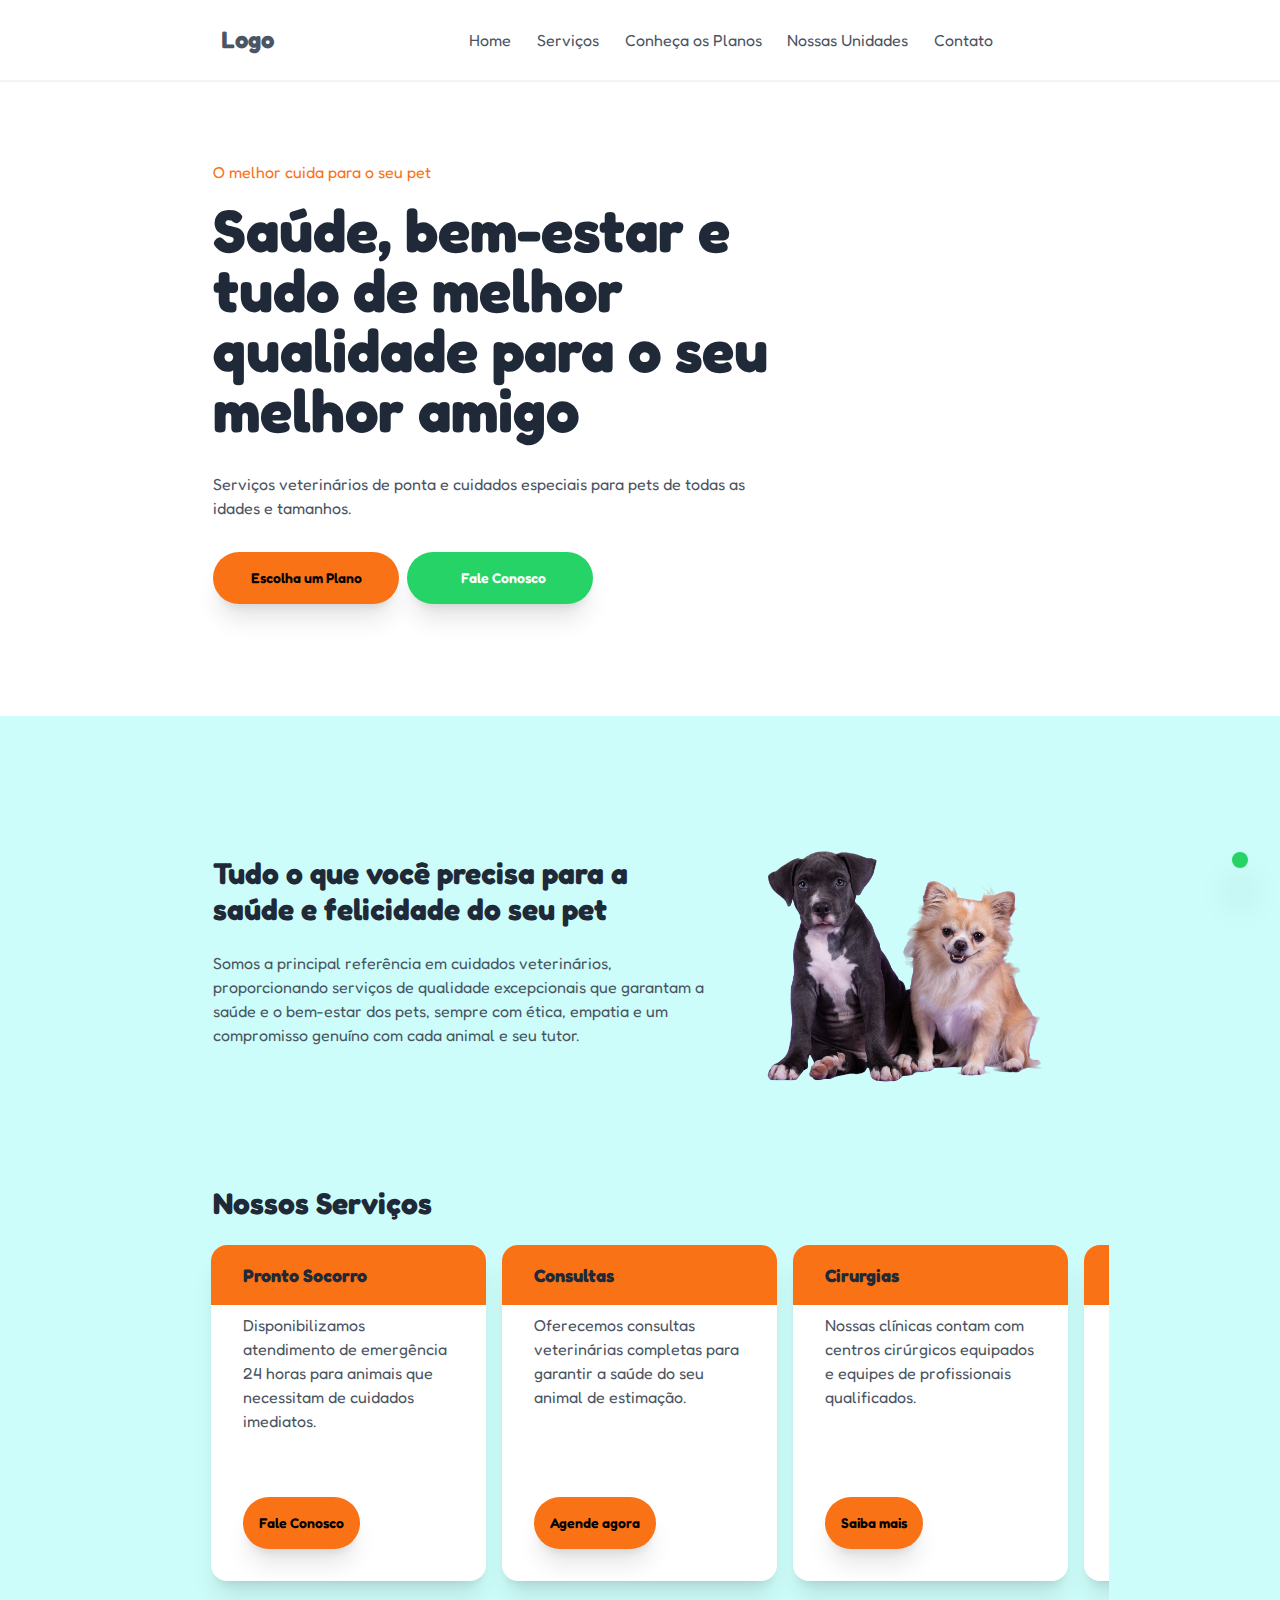
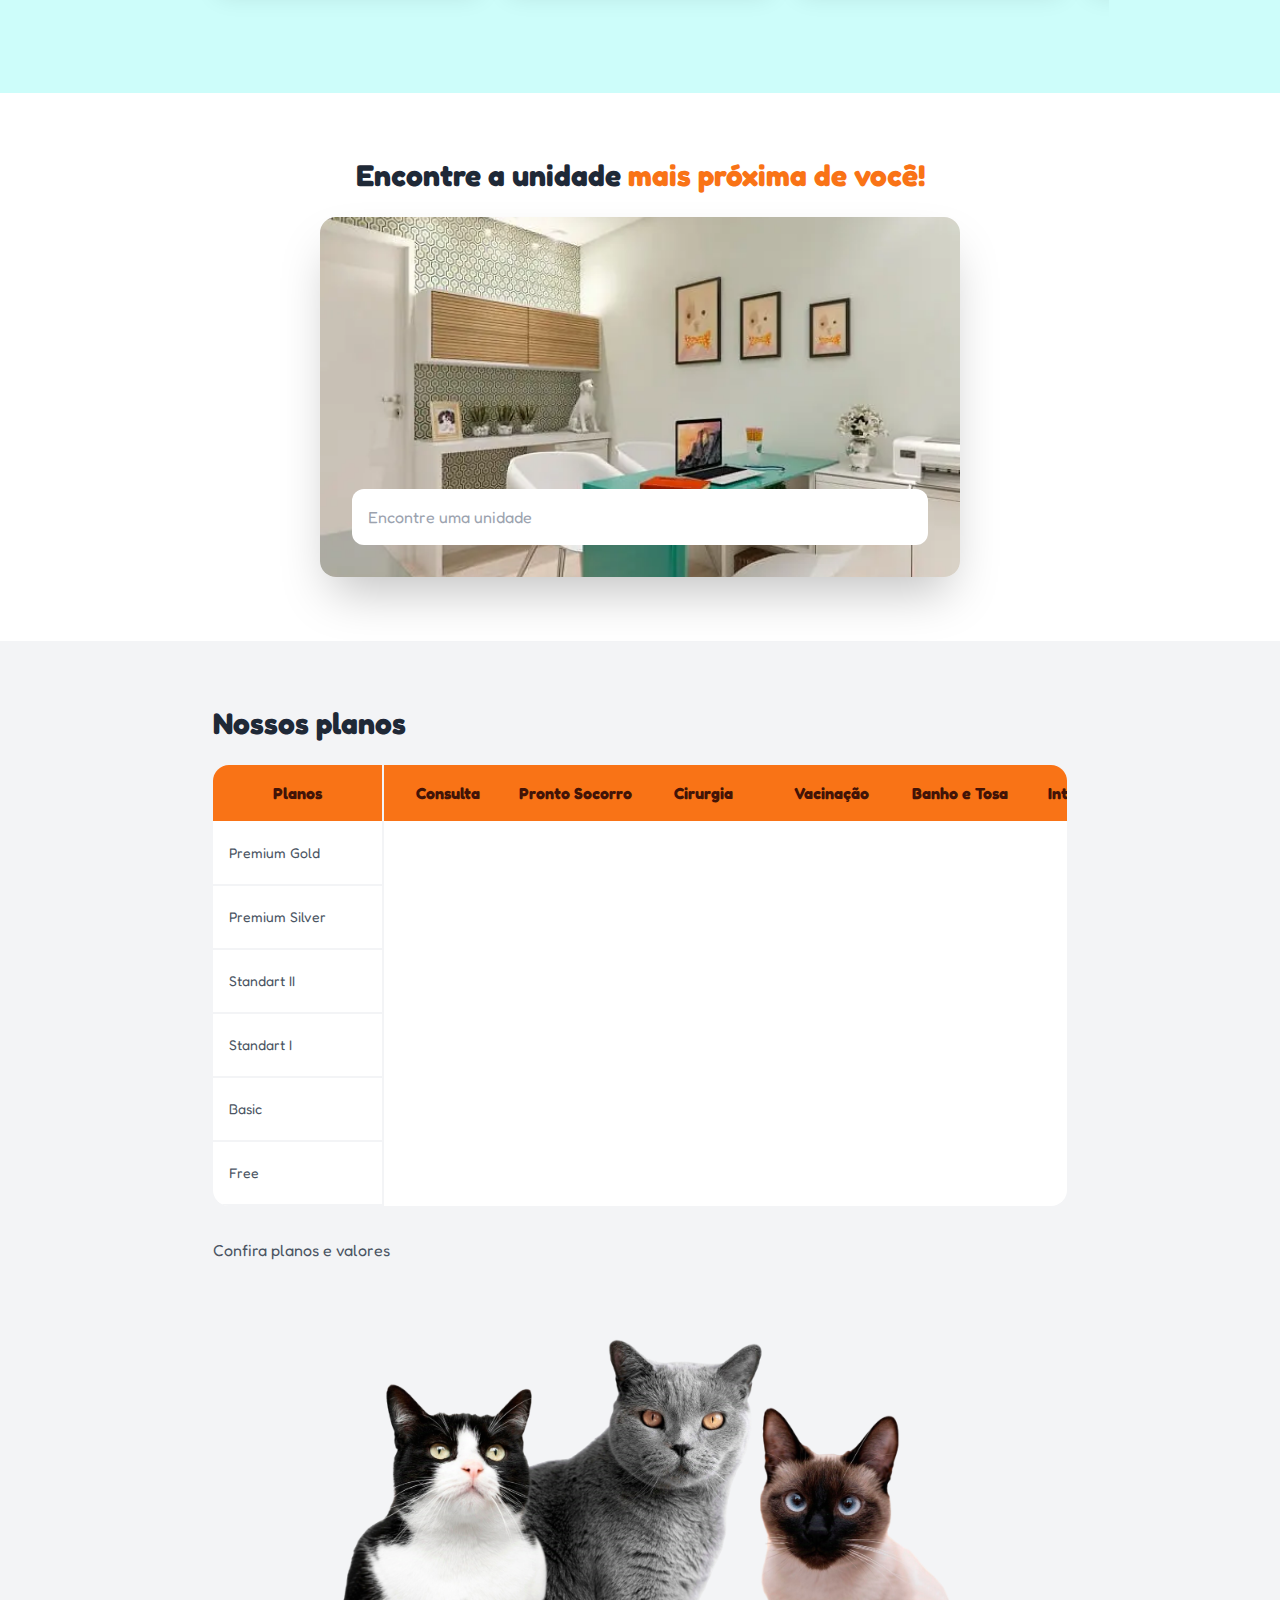
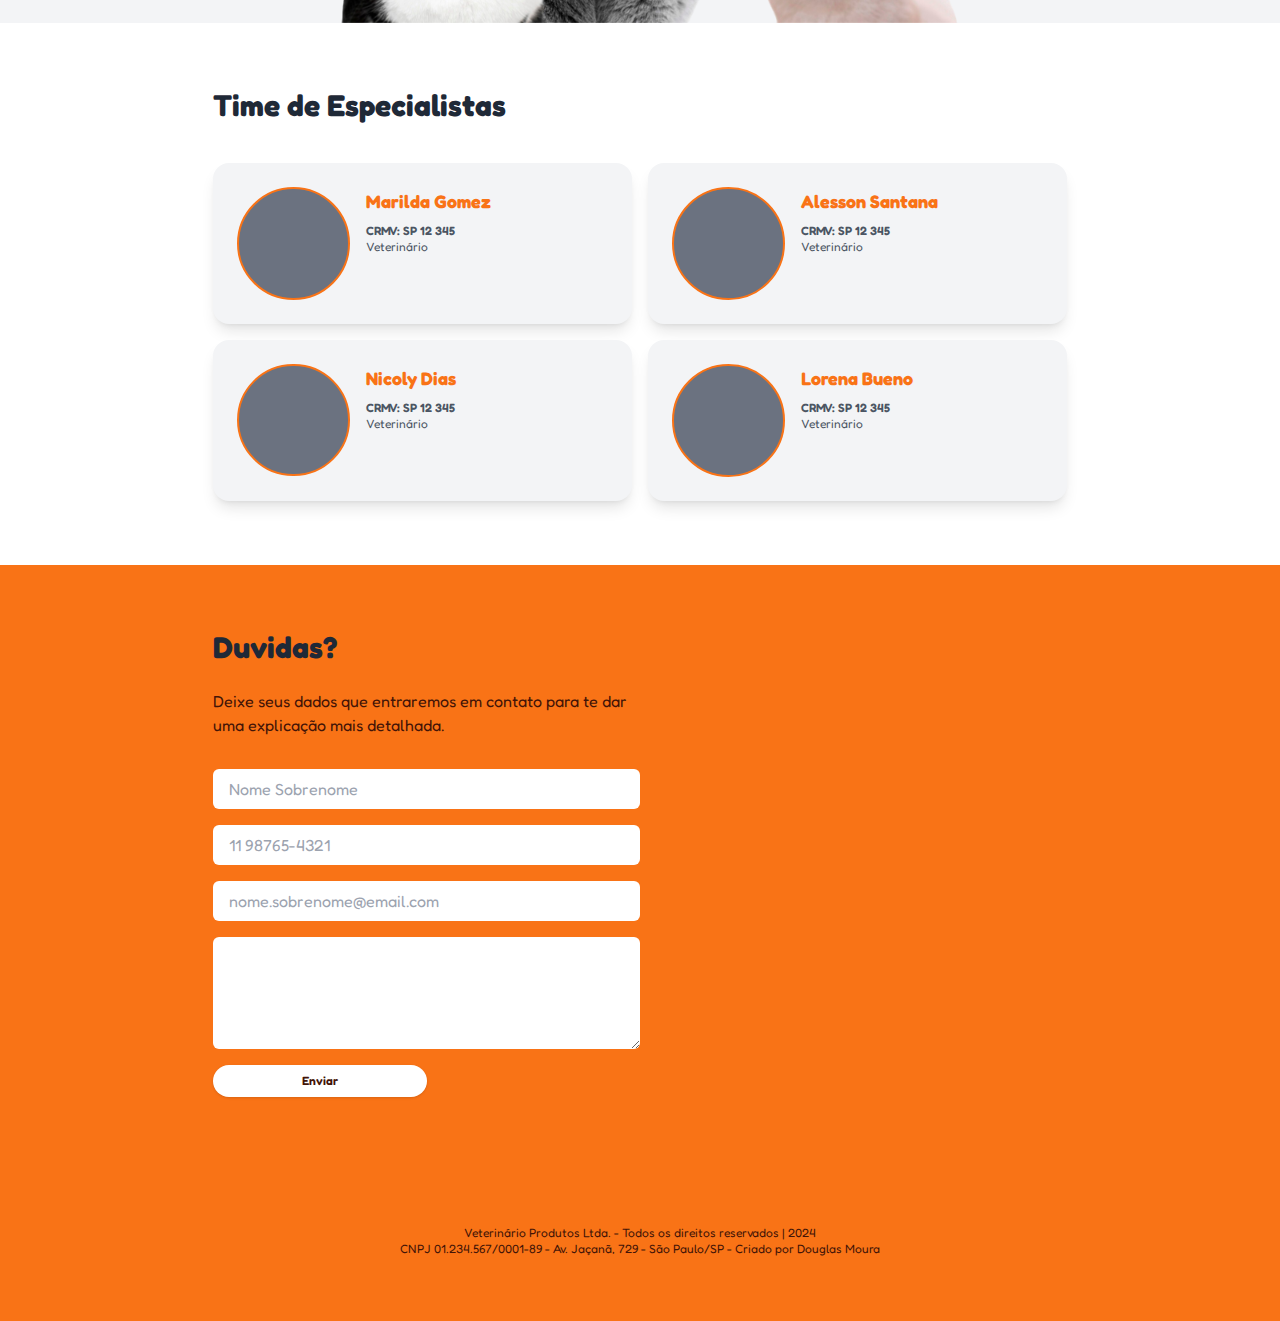
==== commit 16e00cc1: "style: Ajustes de responsividade para 2xl: "min-1536px"" ====
--- a/index.html
+++ b/index.html
@@ -32,7 +32,7 @@
 					</div>
 					<div class="w-full mt-8 lg:m-0 xl:col-span-2">
 						<picture class="flex w-full m-auto aspect-square rounded-full">
-							<img id="caes-transp" class="w-full" src="./src/assets/img/caes-fundo-transparente.png" alt="" />
+							<img id="caes-transp" class="w-full" src="/src/assets/img/caes-fundo-transparente.png" alt="" />
 						</picture>
 					</div>
 				</div>
@@ -88,8 +88,8 @@
 				</div>
 			</section>
 			<section id="encontre-unidade" class="sessao">
-				<div class="conteudo lg:w-3/6">
-					<div class="text-center">
+				<div class="conteudo lg:w-3/6 2xl:w-2/6">
+					<div class="text-center ">
 						<h2 class="">Encontre a unidade <strong class="text-orange-500">mais próxima de você!</strong></h2>
 					</div>
 					<div class="shadow-2xl p-8 rounded-2xl aspect-square bg-cover lg:aspect-video lg:bg-center" style="background-image: url('./src/assets/img/consultorio-2.jpg')">
@@ -105,12 +105,12 @@
 				</div>
 			</section>
 			<section class="sessao bg-gray-100">
-				<div class="conteudo">
+				<div class="conteudo 2xl:w-3/6">
 					<h2 class="">Nossos planos</h2>
 				</div>
-				<div class="conteudo">
+				<div class="conteudo 2xl:w-3/6">
 					<div class="bg-white w-full flex overflow-hidden rounded-2xl">
-						<div class="w-2/5 border-r-2 border-gray-100 xl:w-1/5">
+						<div class="w-2/5 border-r-2 border-gray-100 xl:w-1/5 2xl:w-2/6">
 							<table class="w-full" border="0">
 								<thead class="">
 									<tr>
@@ -127,7 +127,7 @@
 								</tbody>
 							</table>
 						</div>
-						<div class="w-3/5 overflow-x-scroll scroll-oculto xl:w-4/5">
+						<div class="w-3/5 overflow-x-scroll scroll-oculto xl:w-4/5 2xl:w-4/6">
 							<table class="w-full" border="0">
 								<thead class="">
 									<tr>
--- a/src/assets/css/output.css
+++ b/src/assets/css/output.css
@@ -643,6 +643,7 @@
 
 a{
   display: flex;
+  cursor: pointer;
 }
 
 img{
@@ -705,6 +706,12 @@
   }
 }
 
+@media (min-width: 1536px){
+  .conteudo{
+    width: 50%;
+  }
+}
+
 .coluna{
   display: flex;
   flex-direction: column;
@@ -717,6 +724,7 @@
 
 .btn{
   display: flex;
+  cursor: pointer;
   align-items: center;
   justify-content: center;
   border-radius: 9999px;
@@ -912,10 +920,18 @@
   top: -8rem;
 }
 
+.bottom-8{
+  bottom: 2rem;
+}
+
 .left-0{
   left: 0px;
 }
 
+.right-8{
+  right: 2rem;
+}
+
 .top-0{
   top: 0px;
 }
@@ -944,12 +960,8 @@
   grid-column: span 7 / span 7;
 }
 
-.col-span-6{
-  grid-column: span 6 / span 6;
-}
-
-.col-span-1{
-  grid-column: span 1 / span 1;
+.col-span-8{
+  grid-column: span 8 / span 8;
 }
 
 .m-0{
@@ -1165,6 +1177,10 @@
   transform: translate(var(--tw-translate-x), var(--tw-translate-y)) rotate(var(--tw-rotate)) skewX(var(--tw-skew-x)) skewY(var(--tw-skew-y)) scaleX(var(--tw-scale-x)) scaleY(var(--tw-scale-y));
 }
 
+.cursor-pointer{
+  cursor: pointer;
+}
+
 .grid-cols-10{
   grid-template-columns: repeat(10, minmax(0, 1fr));
 }
@@ -1292,6 +1308,11 @@
   border-color: rgb(249 115 22 / var(--tw-border-opacity));
 }
 
+.bg-\[\#25d366\]{
+  --tw-bg-opacity: 1;
+  background-color: rgb(37 211 102 / var(--tw-bg-opacity));
+}
+
 .bg-black{
   --tw-bg-opacity: 1;
   background-color: rgb(0 0 0 / var(--tw-bg-opacity));
@@ -1335,6 +1356,11 @@
 .bg-gray-500{
   --tw-bg-opacity: 1;
   background-color: rgb(107 114 128 / var(--tw-bg-opacity));
+}
+
+.bg-red-600{
+  --tw-bg-opacity: 1;
+  background-color: rgb(220 38 38 / var(--tw-bg-opacity));
 }
 
 .bg-opacity-70{
@@ -1368,6 +1394,10 @@
   padding: 0px;
 }
 
+.p-2{
+  padding: 0.5rem;
+}
+
 .p-4{
   padding: 1rem;
 }
@@ -1378,10 +1408,6 @@
 
 .p-8{
   padding: 2rem;
-}
-
-.p-2{
-  padding: 0.5rem;
 }
 
 .px-4{
@@ -1611,7 +1637,7 @@
 }
 
 * {
-  border: 1px solid red;
+  /*border: 1px solid red;*/
 }
 
 .img-transp-sombra {
@@ -1679,6 +1705,14 @@
     margin-bottom: 3rem;
   }
 
+  .lg\:mt-1{
+    margin-top: 0.25rem;
+  }
+
+  .lg\:mt-16{
+    margin-top: 4rem;
+  }
+
   .lg\:block{
     display: block;
   }
@@ -1721,6 +1755,18 @@
 
   .lg\:w-full{
     width: 100%;
+  }
+
+  .lg\:w-2\/6{
+    width: 33.333333%;
+  }
+
+  .lg\:w-1\/2{
+    width: 50%;
+  }
+
+  .lg\:w-4\/12{
+    width: 33.333333%;
   }
 
   .lg\:grid-cols-1{
@@ -1776,41 +1822,32 @@
     grid-column: span 3 / span 3;
   }
 
-  .xl\:col-span-1{
-    grid-column: span 1 / span 1;
-  }
-
-  .xl\:m-0{
-    margin: 0px;
-  }
-
-  .xl\:m-4{
-    margin: 1rem;
-  }
-
-  .xl\:mx-auto{
-    margin-left: auto;
-    margin-right: auto;
-  }
-
-  .xl\:mb-2{
-    margin-bottom: 0.5rem;
-  }
-
-  .xl\:mb-20{
-    margin-bottom: 5rem;
+  .xl\:col-span-5{
+    grid-column: span 5 / span 5;
+  }
+
+  .xl\:col-span-7{
+    grid-column: span 7 / span 7;
+  }
+
+  .xl\:col-span-4{
+    grid-column: span 4 / span 4;
   }
 
   .xl\:mb-16{
     margin-bottom: 4rem;
   }
 
-  .xl\:mt-10{
-    margin-top: 2.5rem;
-  }
-
-  .xl\:grid{
-    display: grid;
+  .xl\:mt-32{
+    margin-top: 8rem;
+  }
+
+  .xl\:w-1\/2{
+    width: 50%;
+  }
+
+  .xl\:w-3\/12{
+    width: 25%;
   }
 
   .xl\:w-3\/6{
@@ -1821,89 +1858,32 @@
     width: 66.666667%;
   }
 
+  .xl\:w-5\/12{
+    width: 41.666667%;
+  }
+
+  .xl\:w-full{
+    width: 100%;
+  }
+
+  .xl\:w-1\/5{
+    width: 20%;
+  }
+
+  .xl\:w-4\/5{
+    width: 80%;
+  }
+
   .xl\:w-2\/6{
     width: 33.333333%;
   }
 
-  .xl\:w-3\/4{
-    width: 75%;
-  }
-
-  .xl\:w-2\/4{
-    width: 50%;
-  }
-
-  .xl\:w-1{
-    width: 0.25rem;
-  }
-
-  .xl\:w-1\/5{
-    width: 20%;
-  }
-
-  .xl\:w-4\/5{
-    width: 80%;
-  }
-
-  .xl\:w-3{
-    width: 0.75rem;
-  }
-
-  .xl\:w-4{
-    width: 1rem;
-  }
-
-  .xl\:w-2{
-    width: 0.5rem;
-  }
-
-  .xl\:w-full{
-    width: 100%;
-  }
-
-  .xl\:w-2\/5{
-    width: 40%;
-  }
-
-  .xl\:w-2\/12{
-    width: 16.666667%;
-  }
-
-  .xl\:w-3\/12{
-    width: 25%;
-  }
-
-  .xl\:w-4\/12{
-    width: 33.333333%;
-  }
-
-  .xl\:w-6\/12{
-    width: 50%;
-  }
-
-  .xl\:w-5\/12{
-    width: 41.666667%;
-  }
-
   .xl\:grid-cols-3{
     grid-template-columns: repeat(3, minmax(0, 1fr));
   }
 
   .xl\:grid-cols-5{
     grid-template-columns: repeat(5, minmax(0, 1fr));
-  }
-
-  .xl\:grid-cols-2{
-    grid-template-columns: repeat(2, minmax(0, 1fr));
-  }
-
-  .xl\:gap-8{
-    gap: 2rem;
-  }
-
-  .xl\:gap-x-4{
-    -moz-column-gap: 1rem;
-         column-gap: 1rem;
   }
 
   .xl\:gap-x-8{
@@ -1916,3 +1896,41 @@
     line-height: 2.5rem;
   }
 }
+
+@media (min-width: 1536px){
+  .\32xl\:col-span-4{
+    grid-column: span 4 / span 4;
+  }
+
+  .\32xl\:col-span-3{
+    grid-column: span 3 / span 3;
+  }
+
+  .\32xl\:w-2\/6{
+    width: 33.333333%;
+  }
+
+  .\32xl\:w-3\/6{
+    width: 50%;
+  }
+
+  .\32xl\:w-4\/6{
+    width: 66.666667%;
+  }
+
+  .\32xl\:w-4\/12{
+    width: 33.333333%;
+  }
+
+  .\32xl\:w-3\/12{
+    width: 25%;
+  }
+
+  .\32xl\:w-2\/12{
+    width: 16.666667%;
+  }
+
+  .\32xl\:grid-cols-4{
+    grid-template-columns: repeat(4, minmax(0, 1fr));
+  }
+}
